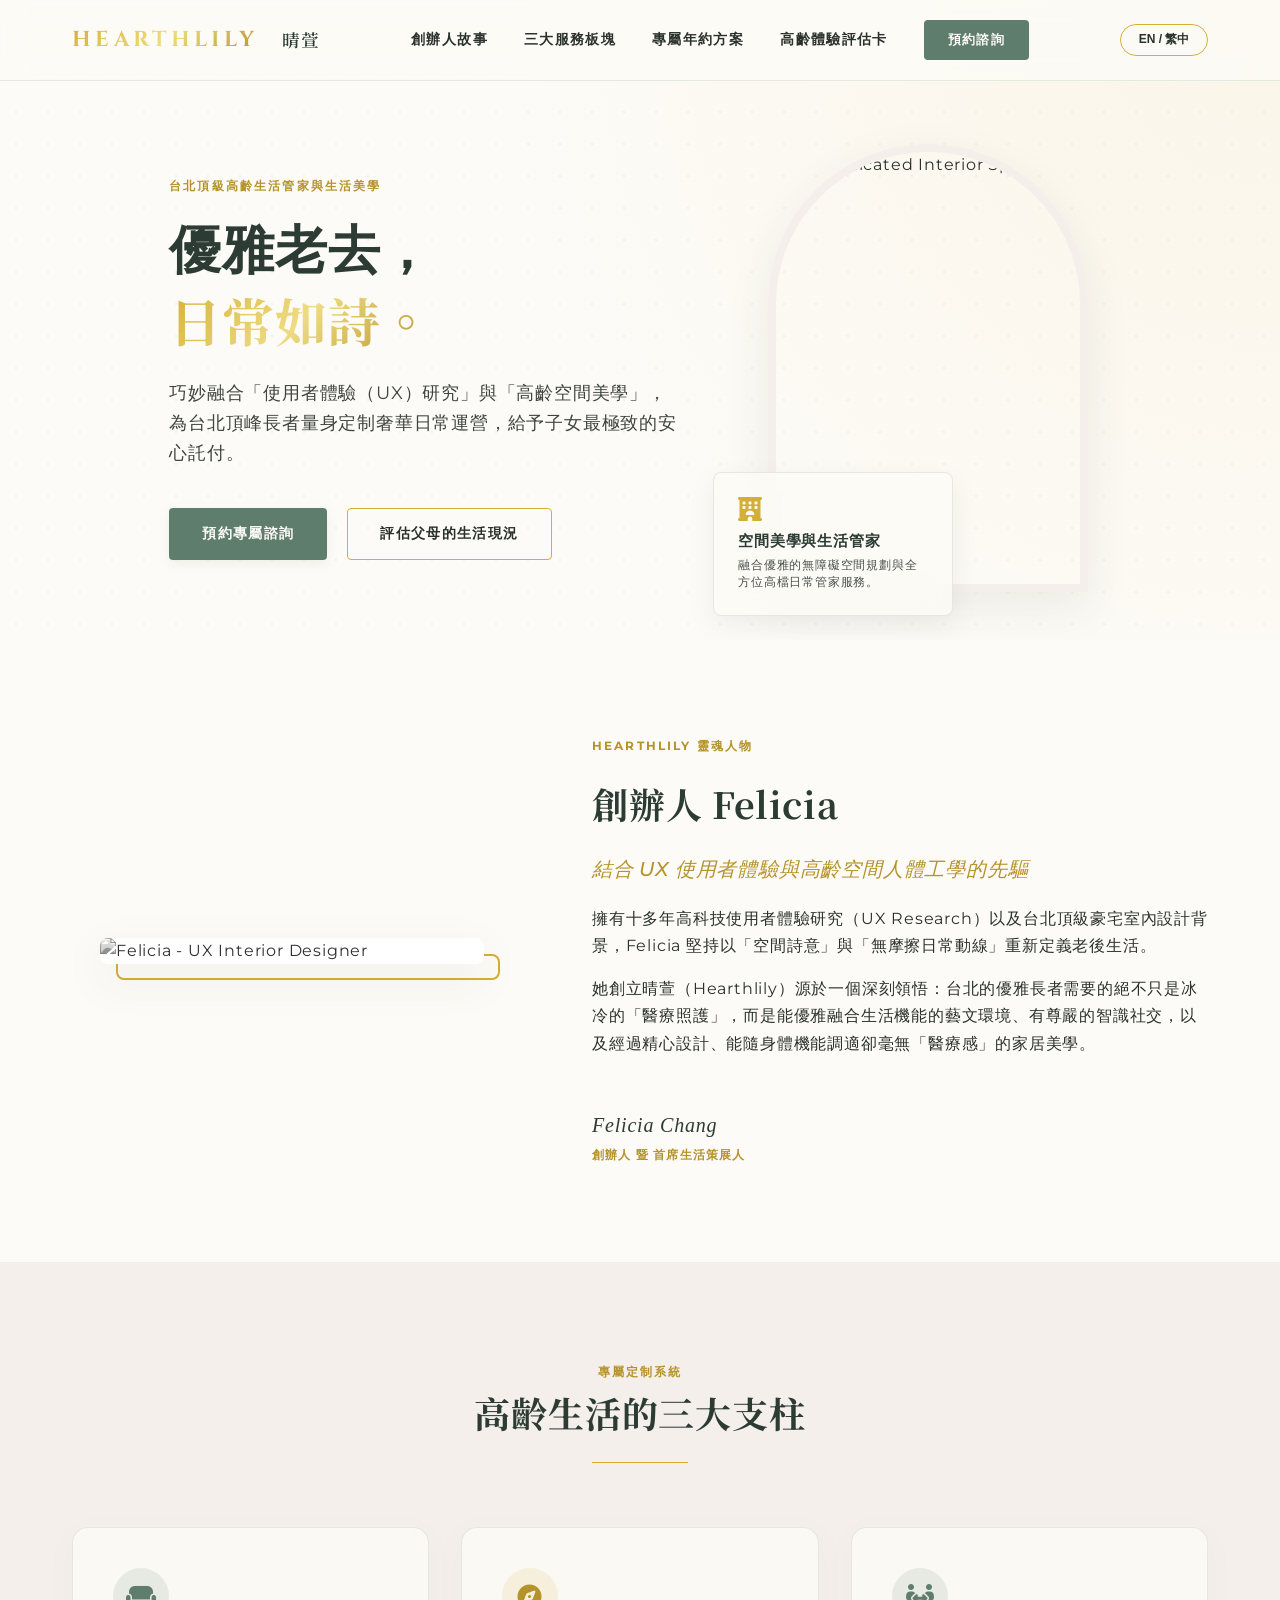
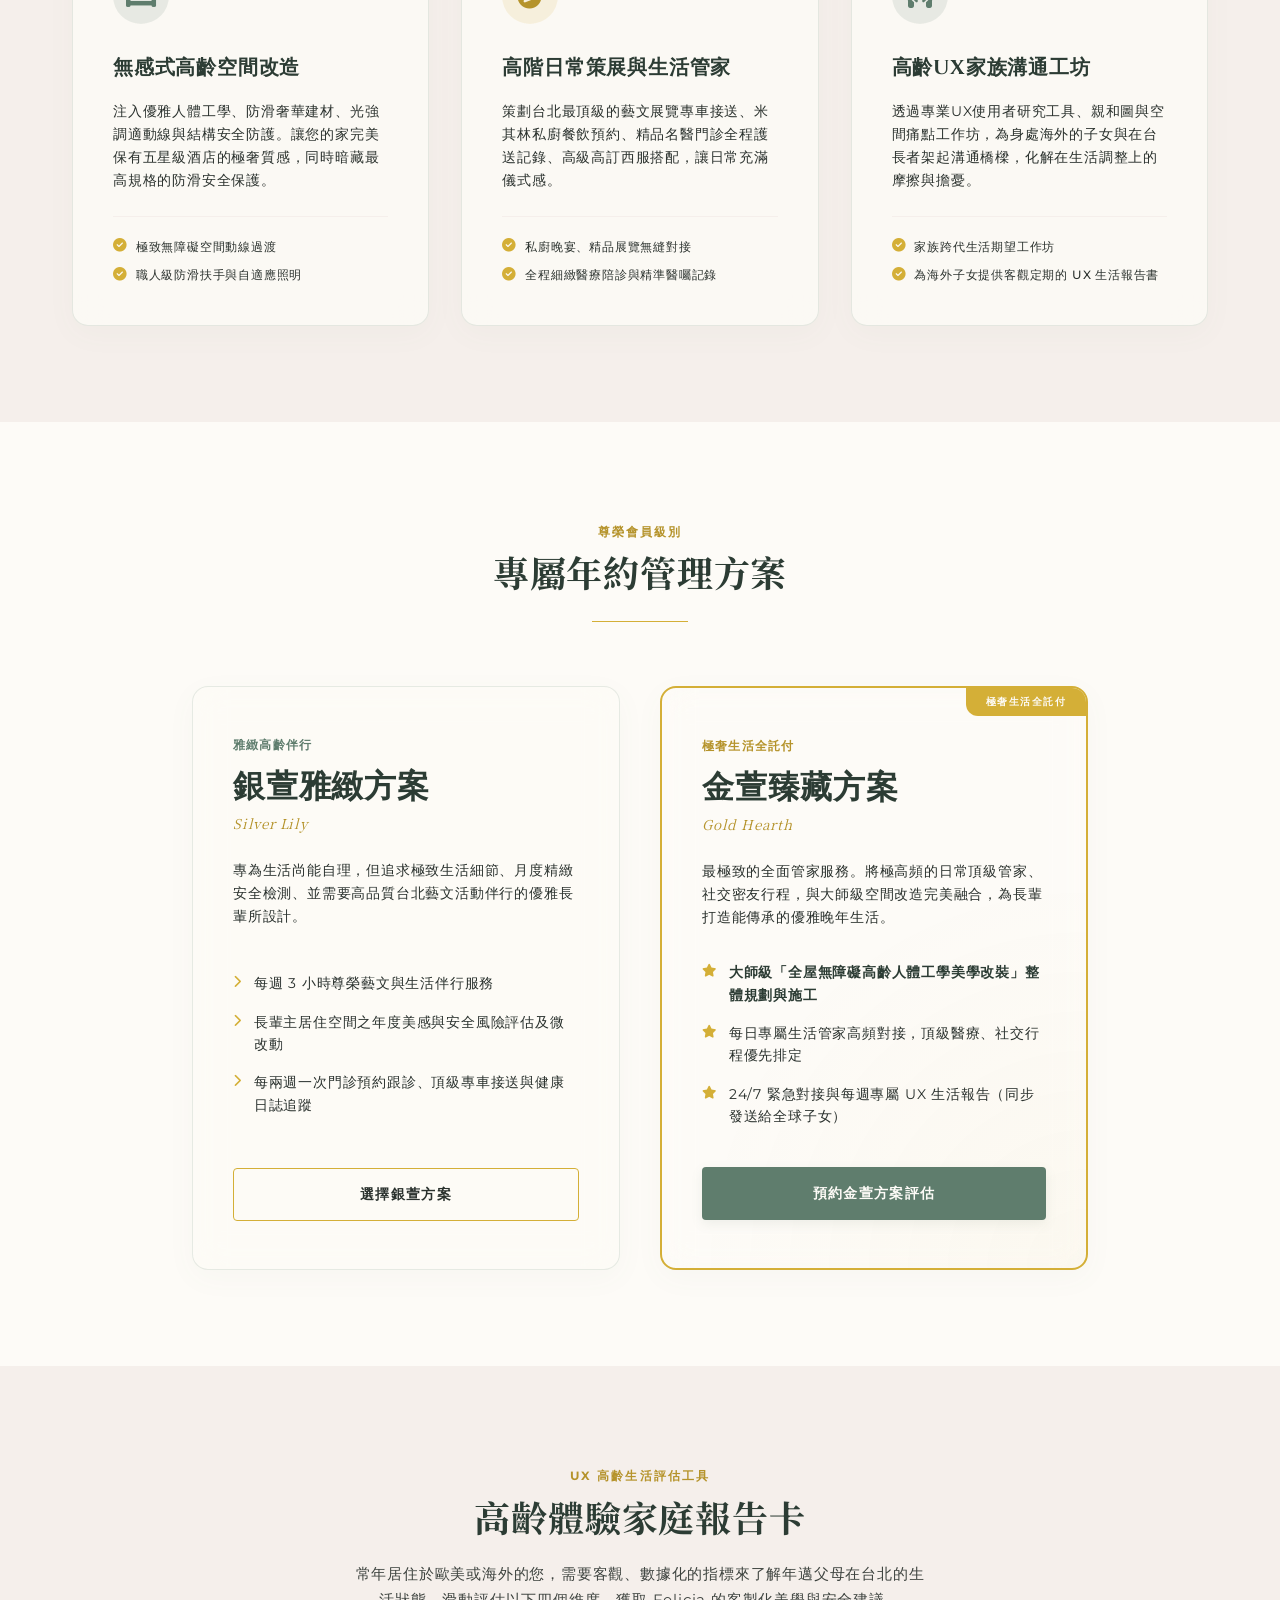
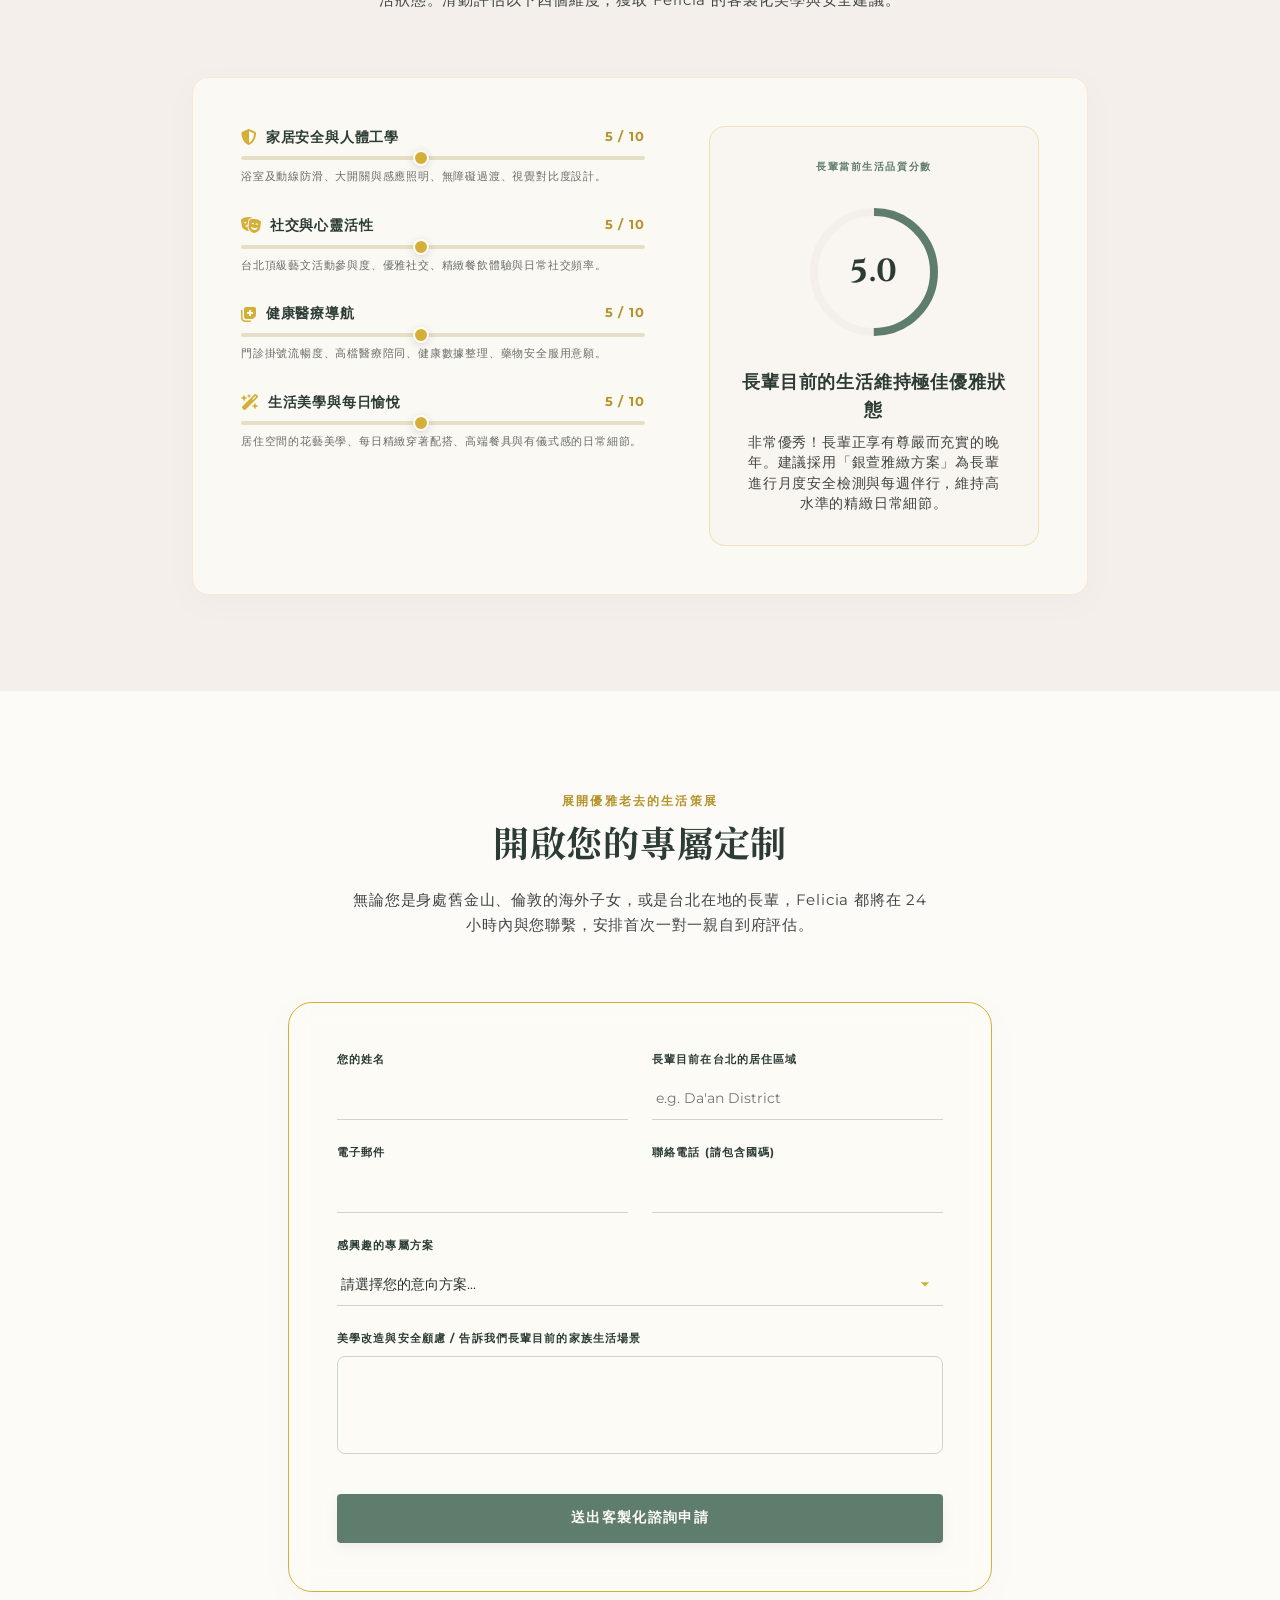
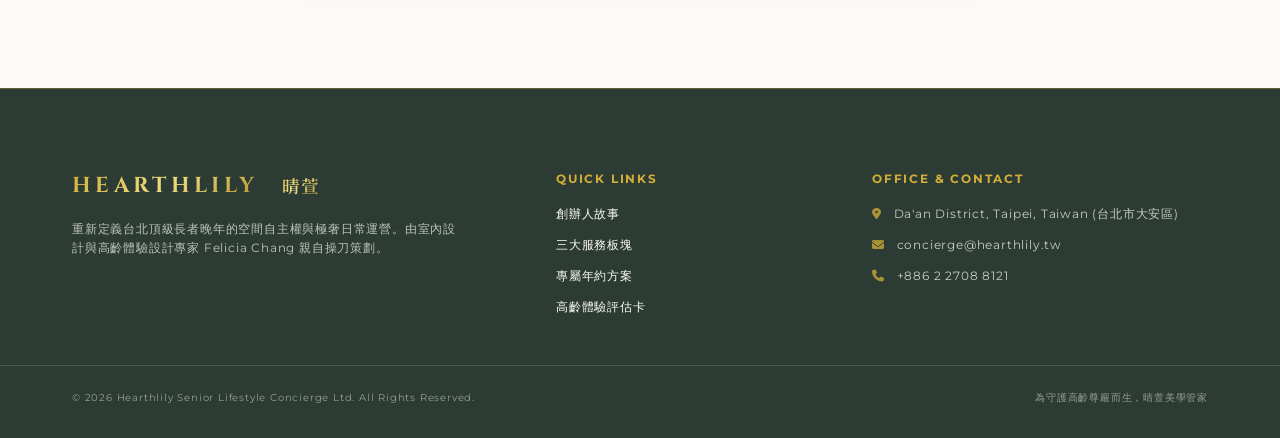
==== index.html @ 5615d270 "Create beautiful premium bilingual website (HTML, CSS, JS) based on Gemini report suggestion" ====
<!DOCTYPE html>
<html lang="zh-TW" class="scroll-smooth">
<head>
    <meta charset="UTF-8">
    <meta name="viewport" content="width=device-width, initial-scale=1.0">
    <title>Hearthlily | 晴萱 - Taipei's Premium Senior Lifestyle Concierge</title>
    <!-- Google Fonts -->
    <link rel="preconnect" href="https://fonts.googleapis.com">
    <link rel="preconnect" href="https://fonts.gstatic.com" crossorigin>
    <link href="https://fonts.googleapis.com/css2?family=Cinzel:wght@400;600;700&family=Montserrat:wght@300;400;500;600;700&family=Noto+Serif+TC:wght@300;400;600;700&display=swap" rel="stylesheet">
    <!-- Font Awesome Icons -->
    <link rel="stylesheet" href="https://cdnjs.cloudflare.com/ajax/libs/font-awesome/6.4.0/css/all.min.css">
    <!-- Custom Style Sheet -->
    <link rel="stylesheet" href="style.css">
</head>
<body>

    <!-- Premium Navigation Header -->
    <header class="site-header">
        <div class="header-container">
            <a href="#" class="brand-logo">
                <span class="brand-name cinzel-font">HEARTHLILY</span>
                <span class="brand-chinese Noto Serif TC">晴萱</span>
            </a>
            
            <!-- Desktop Navigation Links -->
            <nav class="desktop-nav">
                <a href="#story" class="nav-link" data-i18n="nav.story">Felicia's Story</a>
                <a href="#services" class="nav-link" data-i18n="nav.services">Services</a>
                <a href="#retainers" class="nav-link" data-i18n="nav.retainers">Retainers</a>
                <a href="#report-card" class="nav-link" data-i18n="nav.report">Report Card</a>
                <a href="#contact" class="nav-btn-inquire" data-i18n="nav.contact">Inquire</a>
            </nav>

            <!-- Language & Mobile Menu buttons -->
            <div class="header-actions">
                <button id="langToggle" class="lang-switcher-btn">
                    EN / 繁中
                </button>
                <button id="mobileMenuBtn" class="mobile-menu-trigger">
                    <i class="fa-solid fa-bars"></i>
                </button>
            </div>
        </div>

        <!-- Mobile Drawer Navigation -->
        <div id="mobileMenu" class="mobile-nav-drawer hidden">
            <a href="#story" class="nav-link-mobile" data-i18n="nav.story">Felicia's Story</a>
            <a href="#services" class="nav-link-mobile" data-i18n="nav.services">Services</a>
            <a href="#retainers" class="nav-link-mobile" data-i18n="nav.retainers">Retainers</a>
            <a href="#report-card" class="nav-link-mobile" data-i18n="nav.report">Report Card</a>
            <a href="#contact" class="btn-primary mobile-inquire-btn" data-i18n="nav.contact">Inquire</a>
        </div>
    </header>

    <!-- Hero Section -->
    <section class="hero-section">
        <div class="hero-radial-effect"></div>
        <div class="hero-container">
            <!-- Hero Content (Left) -->
            <div class="hero-text-content">
                <span class="gold-badge" data-i18n="hero.subtitle">TAIPEI'S PREMIER SENIOR CONCIERGE</span>
                <h1 class="hero-title">
                    <span class="hero-title-block cinzel-font" data-i18n="hero.title1">Dignified Living,</span>
                    <span class="hero-title-block italic serif-tc gold-text" data-i18n="hero.title2">Beautifully Curated.</span>
                </h1>
                <p class="hero-description" data-i18n="hero.desc">
                    Artfully blending user-experience research with senior-focused spatial aesthetics to orchestrate daily luxury and total peace of mind for Taipei's elite elders.
                </p>
                <div class="hero-cta-group">
                    <a href="#contact" class="btn-primary" data-i18n="hero.cta1">Schedule Consultation</a>
                    <a href="#report-card" class="btn-secondary" data-i18n="hero.cta2">Evaluate Parent's Setup</a>
                </div>
            </div>

            <!-- Hero Image Frame (Right) -->
            <div class="hero-graphics-content">
                <div class="hero-image-frame">
                    <img src="https://images.unsplash.com/photo-1513694203232-719a280e022f?auto=format&fit=crop&q=80&w=1200" alt="Sophisticated Interior Space" class="hero-image">
                </div>
                <!-- Glass Floating Badge -->
                <div class="glass-floating-badge animate-float">
                    <i class="fa-solid fa-hotel gold-icon"></i>
                    <h4 class="badge-title" data-i18n="hero.badge.title">Concierge & Design</h4>
                    <p class="badge-desc" data-i18n="hero.badge.desc">Fusing elegant spatial planning with bespoke day-to-day concierge services.</p>
                </div>
            </div>
        </div>
    </section>

    <!-- Felicia's Story Section -->
    <section id="story" class="story-section">
        <div class="story-container">
            <div class="story-grid">
                <!-- Portrait Image Frame -->
                <div class="story-image-column scroll-reveal">
                    <div class="story-image-wrapper">
                        <div class="story-offset-border"></div>
                        <div class="story-image-card">
                            <img src="https://images.unsplash.com/photo-1573496359142-b8d87734a5a2?auto=format&fit=crop&q=80&w=800" alt="Felicia - UX Interior Designer" class="story-portrait">
                        </div>
                    </div>
                </div>
                <!-- Bio Narrative -->
                <div class="story-text-column scroll-reveal">
                    <span class="gold-badge" data-i18n="story.meta">THE FACE OF HEARTHLILY</span>
                    <h2 class="section-heading cinzel-font" data-i18n="story.title">Meet Felicia | 晴萱靈魂人物</h2>
                    <h3 class="section-subheading" data-i18n="story.subtitle">Bridging User Experience Design and Senior Ergonomics</h3>
                    <div class="story-body-text">
                        <p data-i18n="story.p1">
                            With over a decade of experience across high-tech user-experience research and bespoke residential interior design in Taipei, Felicia views aging through a lens of spatial poetry and frictionless daily flow. 
                        </p>
                        <p data-i18n="story.p2">
                            She founded Hearthlily out of a realization: Taipei's elegant seniors deserve more than medicalized care—they deserve beautiful environments, intellectually rich outings, and spaces designed meticulously to adapt gracefully to physical evolution without ever looking clinical.
                        </p>
                    </div>
                    <div class="signature-block">
                        <span class="signature-name">Felicia Chang</span>
                        <span class="signature-title" data-i18n="story.role">FOUNDER & CHIEF LIFE CURATOR</span>
                    </div>
                </div>
            </div>
        </div>
    </section>

    <!-- Services Section -->
    <section id="services" class="services-section">
        <div class="services-container">
            <div class="section-center-header scroll-reveal">
                <span class="gold-badge" data-i18n="services.meta">BESPOKE SYSTEM</span>
                <h2 class="section-heading cinzel-font" data-i18n="services.title">The Pillars of Curation</h2>
                <div class="header-divider"></div>
            </div>

            <!-- Service Pillars Grid -->
            <div class="services-grid">
                <!-- Pillar 1 -->
                <div class="service-card glass-card scroll-reveal">
                    <div class="card-inner">
                        <div class="service-icon-box">
                            <i class="fa-solid fa-couch"></i>
                        </div>
                        <h3 class="service-title cinzel-font" data-i18n="services.s1.title">Aesthetic Retrofits</h3>
                        <p class="service-desc" data-i18n="services.s1.desc">
                            Transforming spaces with elegant ergonomics, non-slip luxury textures, customized lighting patterns, and structural safety modifications that look exactly like five-star hotels.
                        </p>
                    </div>
                    <ul class="service-bullets">
                        <li><i class="fa-solid fa-circle-check"></i><span data-i18n="services.s1.item1">Zero-barrier luxury transitions</span></li>
                        <li><i class="fa-solid fa-circle-check"></i><span data-i18n="services.s1.item2">Artisan handrails & lighting design</span></li>
                    </ul>
                </div>

                <!-- Pillar 2 -->
                <div class="service-card glass-card scroll-reveal">
                    <div class="card-inner">
                        <div class="service-icon-box gold-icon-theme">
                            <i class="fa-solid fa-compass"></i>
                        </div>
                        <h3 class="service-title cinzel-font" data-i18n="services.s2.title">Lifestyle Curation</h3>
                        <p class="service-desc" data-i18n="services.s2.desc">
                            Curating access to premium art exhibits, gourmet dining experiences, boutique doctor appointment accompaniment, high-end tailors, and intellectual events across Taipei.
                        </p>
                    </div>
                    <ul class="service-bullets">
                        <li><i class="fa-solid fa-circle-check"></i><span data-i18n="services.s2.item1">Exhibition & fine-dining logistics</span></li>
                        <li><i class="fa-solid fa-circle-check"></i><span data-i18n="services.s2.item2">Meticulous medical escort & tracking</span></li>
                    </ul>
                </div>

                <!-- Pillar 3 -->
                <div class="service-card glass-card scroll-reveal">
                    <div class="card-inner">
                        <div class="service-icon-box">
                            <i class="fa-solid fa-people-arrows"></i>
                        </div>
                        <h3 class="service-title cinzel-font" data-i18n="services.s3.title">UX Family Communication</h3>
                        <p class="service-desc" data-i18n="services.s3.desc">
                            Deploying formal user research, affinity mapping, and spatial workshops to bridge design desires, physical vulnerabilities, and goals between parents and their global children.
                        </p>
                    </div>
                    <ul class="service-bullets">
                        <li><i class="fa-solid fa-circle-check"></i><span data-i18n="services.s3.item1">Family alignment workshops</span></li>
                        <li><i class="fa-solid fa-circle-check"></i><span data-i18n="services.s3.item2">Structured reports for children abroad</span></li>
                    </ul>
                </div>
            </div>
        </div>
    </section>

    <!-- Retainer Packages Section -->
    <section id="retainers" class="retainers-section">
        <div class="retainers-container">
            <div class="section-center-header scroll-reveal">
                <span class="gold-badge" data-i18n="retainer.meta">MEMBERSHIP LEVELS</span>
                <h2 class="section-heading cinzel-font" data-i18n="retainer.title">Bespoke Retainer Models</h2>
                <div class="header-divider"></div>
            </div>

            <!-- Two Tier Display Grid -->
            <div class="retainers-grid">
                
                <!-- Silver Lily Plan -->
                <div class="retainer-card glass-card scroll-reveal">
                    <div class="retainer-card-header">
                        <span class="retainer-badge" data-i18n="retainer.silver.badge">ELEGANT CONCIERGE</span>
                        <h3 class="retainer-title cinzel-font" data-i18n="retainer.silver.title">Silver Lily</h3>
                        <div class="retainer-chinese-sub" data-i18n="retainer.silver.subtitle">雅致日常管理</div>
                        <p class="retainer-desc" data-i18n="retainer.silver.desc">Designed for active seniors who appreciate fine logistics coordination, monthly luxury safety inspections, and a consistent partner for elite Taipei events.</p>
                    </div>
                    <ul class="retainer-bullets">
                        <li><i class="fa-solid fa-chevron-right"></i><span data-i18n="retainer.silver.feature1">Weekly elegant companion excursions (3 hours/week)</span></li>
                        <li><i class="fa-solid fa-chevron-right"></i><span data-i18n="retainer.silver.feature2">Primary home interior physical safety audit & simple optimization</span></li>
                        <li><i class="fa-solid fa-chevron-right"></i><span data-i18n="retainer.silver.feature3">Bi-weekly curated medical/health coordination & transport mapping</span></li>
                    </ul>
                    <a href="#contact" class="btn-secondary retainer-cta-btn" data-i18n="retainer.silver.cta">Select Silver Lily</a>
                </div>

                <!-- Gold Hearth Plan -->
                <div class="retainer-card glass-card gold-featured scroll-reveal">
                    <div class="featured-ribbon" data-i18n="retainer.gold.badge">SIGNATURE ULTRA</div>
                    <div class="retainer-card-header">
                        <span class="retainer-badge gold-badge-color" data-i18n="retainer.gold.badge">SIGNATURE ULTRA</span>
                        <h3 class="retainer-title cinzel-font" data-i18n="retainer.gold.title">Gold Hearth</h3>
                        <div class="retainer-chinese-sub" data-i18n="retainer.gold.subtitle">金萱至尊管家與美學</div>
                        <p class="retainer-desc" data-i18n="retainer.gold.desc">The ultimate comprehensive care model, pairing high-touch daily lifestyle management with deep aesthetic and structural interior upgrades for senior longevity.</p>
                    </div>
                    <ul class="retainer-bullets">
                        <li><i class="fa-solid fa-star"></i><strong data-i18n="retainer.gold.feature1">Full master-level senior ergonomics interior layout overhaul</strong></li>
                        <li><i class="fa-solid fa-star"></i><span data-i18n="retainer.gold.feature2">Daily curated lifestyle concierge services with priority booking</span></li>
                        <li><i class="fa-solid fa-star"></i><span data-i18n="retainer.gold.feature3">24/7 dedicated liaison and weekly UX reports shared with children globally</span></li>
                    </ul>
                    <a href="#contact" class="btn-primary retainer-cta-btn" data-i18n="retainer.gold.cta">Inquire Gold Hearth</a>
                </div>

            </div>
        </div>
    </section>

    <!-- Interactive UX Family Report Card Section -->
    <section id="report-card" class="report-section">
        <div class="report-container">
            <div class="section-center-header scroll-reveal">
                <span class="gold-badge" data-i18n="report.meta">UX ASSESSMENT TOOL</span>
                <h2 class="section-heading cinzel-font" data-i18n="report.title">UX Family Report Card</h2>
                <p class="section-header-desc" data-i18n="report.desc">
                    Often living far from Taipei, children need objective, metrics-driven clarity regarding how gracefully, safely, and beautifully their parents are living. Rate the 4 dimensions below to receive Felicia's custom design outlook.
                </p>
            </div>

            <!-- The Assessment Card container -->
            <div class="assessment-dashboard glass-card scroll-reveal">
                <div class="dashboard-grid">
                    
                    <!-- Left Side: Sliders Controls -->
                    <div class="sliders-column">
                        <!-- Dimension 1: Home Safety -->
                        <div class="slider-group">
                            <div class="slider-label-row">
                                <label for="safety" class="slider-label">
                                    <i class="fa-solid fa-shield-halved"></i>
                                    <span data-i18n="report.dim1">Home Safety & Ergonomics</span>
                                </label>
                                <span id="safetyVal" class="slider-value">5 / 10</span>
                            </div>
                            <input type="range" id="safety" min="1" max="10" value="5" class="premium-slider">
                            <span class="slider-hint" data-i18n="report.dim1.hint">Non-slip details, walk-in shower retrofits, visual clarity layouts.</span>
                        </div>

                        <!-- Dimension 2: Social & Spirit -->
                        <div class="slider-group">
                            <div class="slider-label-row">
                                <label for="social" class="slider-label">
                                    <i class="fa-solid fa-masks-theater"></i>
                                    <span data-i18n="report.dim2">Social Engagement & Arts</span>
                                </label>
                                <span id="socialVal" class="slider-value">5 / 10</span>
                            </div>
                            <input type="range" id="social" min="1" max="10" value="5" class="premium-slider">
                            <span class="slider-hint" data-i18n="report.dim2.hint">Exposure to Taipei cultural events, premium intellectual stimulation, fine dining.</span>
                        </div>

                        <!-- Dimension 3: Health Navigation -->
                        <div class="slider-group">
                            <div class="slider-label-row">
                                <label for="health" class="slider-label">
                                    <i class="fa-solid fa-notes-medical"></i>
                                    <span data-i18n="report.dim3">Healthcare Navigation</span>
                                </label>
                                <span id="healthVal" class="slider-value">5 / 10</span>
                            </div>
                            <input type="range" id="health" min="1" max="10" value="5" class="premium-slider">
                            <span class="slider-hint" data-i18n="report.dim3.hint">Seamless booking, dignified VIP medical escorting, metric coordination.</span>
                        </div>

                        <!-- Dimension 4: Everyday Delight -->
                        <div class="slider-group">
                            <div class="slider-label-row">
                                <label for="delight" class="slider-label">
                                    <i class="fa-solid fa-wand-magic-sparkles"></i>
                                    <span data-i18n="report.dim4">Aesthetics & Everyday Delight</span>
                                </label>
                                <span id="delightVal" class="slider-value">5 / 10</span>
                            </div>
                            <input type="range" id="delight" min="1" max="10" value="5" class="premium-slider">
                            <span class="slider-hint" data-i18n="report.dim4.hint">Fresh custom floral schemes, beautiful daily coordination, styling & luxury routine.</span>
                        </div>
                    </div>

                    <!-- Right Side: Interactive Diagnostic Results -->
                    <div class="diagnostic-column">
                        <span class="diagnostic-meta" data-i18n="report.output.title">CURRENT LIFE SCORE</span>
                        
                        <!-- Visual Circle Meter -->
                        <div class="circle-meter">
                            <svg viewBox="0 0 144 144" class="progress-svg">
                                <circle cx="72" cy="72" r="60" stroke="#f1ece5" stroke-width="8" fill="transparent" class="bg-circle" />
                                <circle id="scoreProgress" cx="72" cy="72" r="60" stroke="#5F7D6D" stroke-width="8" fill="transparent" stroke-dasharray="376.8" stroke-dashoffset="188.4" class="active-circle" />
                            </svg>
                            <span id="scoreText" class="circle-score-text cinzel-font">5.0</span>
                        </div>

                        <!-- Dynamic Recommendation output -->
                        <div class="insight-box">
                            <h4 id="outputHeading" class="insight-heading" data-i18n="report.output.heading">Initial Diagnostic Analysis</h4>
                            <p id="outputDesc" class="insight-desc" data-i18n="report.output.desc">
                                Adjust the four core dimension sliders on the left. Our system evaluates the risk ratios of aesthetic neglect versus functional safety.
                            </p>
                        </div>
                    </div>

                </div>
            </div>
        </div>
    </section>

    <!-- Inquire Booking Form Section -->
    <section id="contact" class="contact-section">
        <div class="contact-container scroll-reveal">
            <div class="section-center-header">
                <span class="gold-badge" data-i18n="contact.meta">INITIATE AN ESCORTED LIFE</span>
                <h2 class="section-heading cinzel-font" data-i18n="contact.title">Begin the Curation</h2>
                <p class="section-header-desc" data-i18n="contact.subtitle">
                    Whether you are an adult child located in San Francisco or London, or based here in Taipei, Felicia will reach out within 24 hours to coordinate an exclusive assessment.
                </p>
            </div>

            <!-- Luxurious Form Card -->
            <form id="inquiryForm" class="contact-form glass-card">
                <div class="form-row-2">
                    <div class="form-group">
                        <label class="form-label" data-i18n="form.name">Your Full Name</label>
                        <input type="text" name="name" required class="form-input">
                    </div>
                    <div class="form-group">
                        <label class="form-label" data-i18n="form.parentName">Parent's Location (Within Taipei)</label>
                        <input type="text" name="parentName" required placeholder="e.g. Da'an District" class="form-input">
                    </div>
                </div>

                <div class="form-row-2">
                    <div class="form-group">
                        <label class="form-label" data-i18n="form.email">Email Address</label>
                        <input type="email" name="email" required class="form-input">
                    </div>
                    <div class="form-group">
                        <label class="form-label" data-i18n="form.phone">Phone Number (Include International Code)</label>
                        <input type="text" name="phone" required class="form-input">
                    </div>
                </div>

                <div class="form-group">
                    <label class="form-label" data-i18n="form.retainerType">Interested Retainer Level</label>
                    <select name="retainerType" class="form-select">
                        <option value="none" data-i18n="form.option.placeholder">Select your preferred package...</option>
                        <option value="silver" data-i18n="form.option.silver">Silver Lily Retainer (每月雅緻生活策展)</option>
                        <option value="gold" data-i18n="form.option.gold">Gold Hearth Retainer (頂級金萱全面託付)</option>
                        <option value="unregistered" data-i18n="form.option.notSure">Not sure yet (目前尚未決定，需初步評估)</option>
                    </select>
                </div>

                <div class="form-group">
                    <label class="form-label" data-i18n="form.notes">Aesthetic & Safety Concerns / Tell us about your family scenario</label>
                    <textarea name="notes" rows="4" class="form-textarea"></textarea>
                </div>

                <div class="form-submit-container">
                    <button type="submit" class="btn-primary form-submit-btn" data-i18n="form.submit">Submit Curated Inquiry</button>
                </div>
            </form>
        </div>
    </section>

    <!-- Global Footer -->
    <footer class="global-footer">
        <div class="footer-container">
            <!-- Branding Block -->
            <div class="footer-brand-block">
                <a href="#" class="brand-logo">
                    <span class="brand-name cinzel-font gold-text">HEARTHLILY</span>
                    <span class="brand-chinese gold-text Noto Serif TC">晴萱</span>
                </a>
                <p class="footer-brand-desc" data-i18n="footer.desc">
                    Re-imagining spatial agency and upscale lifestyle operations for Taipei's elite elder generation. Designed and personally curated by interior designer & senior UX specialist Felicia Chang.
                </p>
            </div>

            <!-- Links Block -->
            <div class="footer-links-block">
                <h4 class="footer-block-title">Quick Links</h4>
                <div class="footer-links-list">
                    <a href="#story" data-i18n="nav.story">Felicia's Story</a>
                    <a href="#services" data-i18n="nav.services">Services</a>
                    <a href="#retainers" data-i18n="nav.retainers">Retainers</a>
                    <a href="#report-card" data-i18n="nav.report">Report Card</a>
                </div>
            </div>

            <!-- Address Block -->
            <div class="footer-contact-block">
                <h4 class="footer-block-title">Office & Contact</h4>
                <div class="footer-contact-details">
                    <p><i class="fa-solid fa-location-dot"></i> Da'an District, Taipei, Taiwan (台北市大安區)</p>
                    <p><i class="fa-solid fa-envelope"></i> concierge@hearthlily.tw</p>
                    <p><i class="fa-solid fa-phone"></i> +886 2 2708 8121</p>
                </div>
            </div>
        </div>

        <!-- Copyright Block -->
        <div class="footer-copyright-row">
            <div class="copyright-container">
                <p>&copy; 2026 Hearthlily Senior Lifestyle Concierge Ltd. All Rights Reserved.</p>
                <p data-i18n="footer.credits">Designed with Care for Elder Dignity</p>
            </div>
        </div>
    </footer>

    <!-- Main JavaScript Application File -->
    <script src="app.js"></script>
</body>
</html>
---- style.css ----
/* Custom Color Palette & CSS Variables */
:root {
  --color-cream: #FDFBF7;
  --color-cream-dark: #F5EFEB;
  --color-sage: #5F7D6D;
  --color-sage-dark: #2C3C34;
  --color-sage-light: rgba(95, 125, 109, 0.12);
  --color-gold: #D4AF37;
  --color-gold-dark: #B5932B;
  --color-gold-light: rgba(212, 175, 55, 0.12);
  --color-charcoal: #2A312D;
  --glass-bg: rgba(253, 251, 247, 0.78);
  --glass-border: rgba(95, 125, 109, 0.15);
  --shadow-subtle: 0 8px 30px rgba(95, 125, 109, 0.04);
  --shadow-premium: 0 15px 45px rgba(44, 60, 52, 0.08);
}

/* Reset and Global Styles */
* {
  box-sizing: border-box;
  margin: 0;
  padding: 0;
}

html {
  scroll-behavior: smooth;
}

body {
  font-family: 'Montserrat', sans-serif;
  background-color: var(--color-cream);
  color: var(--color-charcoal);
  overflow-x: hidden;
  -webkit-font-smoothing: antialiased;
  line-height: 1.6;
}

/* Typography & Custom Font Classes */
.cinzel-font {
  font-family: 'Cinzel', serif;
}

.serif-tc {
  font-family: 'Noto Serif TC', serif;
}

.gold-text {
  color: var(--color-gold);
  background: linear-gradient(135deg, #D4AF37, #EEDC82, #B5932B);
  -webkit-background-clip: text;
  -webkit-text-fill-color: transparent;
}

.gold-badge {
  color: var(--color-gold-dark);
  font-size: 0.75rem;
  font-weight: 700;
  letter-spacing: 0.18em;
  display: inline-block;
  text-transform: uppercase;
}

/* Button Systems */
.btn-primary {
  background-color: var(--color-sage);
  color: var(--color-cream);
  padding: 0.9rem 2rem;
  border: 1px solid transparent;
  font-size: 0.85rem;
  font-weight: 600;
  letter-spacing: 0.1em;
  text-transform: uppercase;
  border-radius: 4px;
  cursor: pointer;
  display: inline-block;
  text-decoration: none;
  transition: all 0.4s cubic-bezier(0.16, 1, 0.3, 1);
  box-shadow: 0 4px 12px rgba(95, 125, 109, 0.1);
}

.btn-primary:hover {
  background-color: transparent;
  color: var(--color-sage-dark);
  border-color: var(--color-sage);
  box-shadow: var(--shadow-premium);
  transform: translateY(-2px);
}

.btn-secondary {
  background-color: transparent;
  color: var(--color-charcoal);
  padding: 0.9rem 2rem;
  border: 1px solid var(--color-gold);
  font-size: 0.85rem;
  font-weight: 600;
  letter-spacing: 0.1em;
  text-transform: uppercase;
  border-radius: 4px;
  cursor: pointer;
  display: inline-block;
  text-decoration: none;
  transition: all 0.4s cubic-bezier(0.16, 1, 0.3, 1);
}

.btn-secondary:hover {
  background-color: var(--color-gold);
  color: var(--color-cream);
  box-shadow: 0 10px 20px rgba(212, 175, 55, 0.15);
  transform: translateY(-2px);
}

/* Header & Navigation */
.site-header {
  position: fixed;
  top: 0;
  left: 0;
  width: 100%;
  z-index: 100;
  background: var(--glass-bg);
  backdrop-filter: blur(12px);
  -webkit-backdrop-filter: blur(12px);
  border-bottom: 1px solid var(--glass-border);
  transition: all 0.3s ease;
}

.header-container {
  max-width: 1200px;
  margin: 0 auto;
  padding: 1.25rem 2rem;
  display: flex;
  justify-content: space-between;
  align-items: center;
  transition: padding 0.3s ease;
}

.site-header.shadow-md .header-container {
  padding: 0.8rem 2rem;
}

.brand-logo {
  display: flex;
  align-items: center;
  gap: 0.75rem;
  text-decoration: none;
}

.brand-name {
  font-size: 1.35rem;
  font-weight: 700;
  letter-spacing: 0.2em;
  color: var(--color-gold);
  background: linear-gradient(135deg, #D4AF37, #EEDC82, #B5932B);
  -webkit-background-clip: text;
  -webkit-text-fill-color: transparent;
}

.brand-chinese {
  font-size: 1.1rem;
  border-l: 1px solid var(--color-sage);
  padding-left: 0.75rem;
  color: var(--color-sage-dark);
  font-weight: 600;
  font-family: 'Noto Serif TC', serif;
}

.desktop-nav {
  display: flex;
  align-items: center;
  gap: 2.25rem;
}

.nav-link {
  color: var(--color-charcoal);
  text-decoration: none;
  font-size: 0.85rem;
  font-weight: 600;
  letter-spacing: 0.1em;
  text-transform: uppercase;
  position: relative;
  transition: color 0.3s ease;
}

.nav-link::after {
  content: '';
  position: absolute;
  width: 0;
  height: 1px;
  bottom: -4px;
  left: 0;
  background-color: var(--color-gold);
  transition: width 0.3s ease;
}

.nav-link:hover {
  color: var(--color-gold-dark);
}

.nav-link:hover::after {
  width: 100%;
}

.nav-btn-inquire {
  background-color: var(--color-sage);
  color: var(--color-cream);
  padding: 0.6rem 1.5rem;
  border-radius: 4px;
  text-decoration: none;
  font-size: 0.8rem;
  font-weight: 600;
  letter-spacing: 0.1em;
  text-transform: uppercase;
  transition: all 0.3s ease;
}

.nav-btn-inquire:hover {
  background-color: var(--color-sage-dark);
  box-shadow: 0 4px 12px rgba(95, 125, 109, 0.2);
}

.header-actions {
  display: flex;
  align-items: center;
  gap: 1.25rem;
}

.lang-switcher-btn {
  background: transparent;
  border: 1px solid var(--color-gold);
  color: var(--color-charcoal);
  padding: 0.4rem 1.1rem;
  border-radius: 20px;
  font-size: 0.75rem;
  font-weight: 600;
  cursor: pointer;
  transition: all 0.3s ease;
}

.lang-switcher-btn:hover {
  background-color: var(--color-gold);
  color: #FFFFFF;
}

.mobile-menu-trigger {
  display: none;
  background: none;
  border: none;
  color: var(--color-sage-dark);
  font-size: 1.5rem;
  cursor: pointer;
}

/* Mobile Drawer Navigation */
.mobile-nav-drawer {
  display: none;
  flex-direction: column;
  align-items: center;
  gap: 1.25rem;
  padding: 1.5rem;
  background: rgba(253, 251, 247, 0.97);
  border-bottom: 2px solid var(--color-gold-light);
  backdrop-filter: blur(20px);
  -webkit-backdrop-filter: blur(20px);
}

.nav-link-mobile {
  color: var(--color-charcoal);
  text-decoration: none;
  font-size: 0.95rem;
  font-weight: 600;
  letter-spacing: 0.05em;
  padding: 0.5rem 0;
  width: 100%;
  text-align: center;
}

.mobile-inquire-btn {
  width: 80%;
  text-align: center;
}

/* Hero Section */
.hero-section {
  position: relative;
  min-h: 100vh;
  display: flex;
  align-items: center;
  padding-top: 6rem;
  background-color: var(--color-cream);
  background-image: radial-gradient(var(--color-cream-dark) 1px, transparent 1px);
  background-size: 32px 32px;
  overflow: hidden;
}

.hero-radial-effect {
  position: absolute;
  inset: 0;
  background: radial-gradient(circle at top right, rgba(212, 175, 55, 0.08), transparent 55%);
}

.hero-container {
  max-width: 1200px;
  margin: 0 auto;
  padding: 3rem 2rem;
  display: grid;
  grid-template-columns: 7fr 5fr;
  gap: 4rem;
  align-items: center;
  position: relative;
  z-index: 10;
}

.hero-text-content {
  display: flex;
  flex-direction: column;
  align-items: flex-start;
  gap: 1.5rem;
}

.hero-title {
  font-size: 3.25rem;
  color: var(--color-sage-dark);
  line-height: 1.15;
}

.hero-title-block {
  display: block;
}

.hero-description {
  font-size: 1.1rem;
  color: var(--color-charcoal);
  opacity: 0.9;
  max-width: 32rem;
  line-height: 1.7;
}

.hero-cta-group {
  display: flex;
  gap: 1.25rem;
  margin-top: 1rem;
}

.hero-graphics-content {
  position: relative;
  display: flex;
  justify-content: center;
}

.hero-image-frame {
  width: 20rem;
  height: 28rem;
  border-radius: 10rem 10rem 0 0;
  border: 8px solid var(--color-cream-dark);
  overflow: hidden;
  box-shadow: var(--shadow-premium);
}

.hero-image {
  width: 100%;
  height: 100%;
  object-fit: cover;
}

/* Glass Floating Badge */
.glass-floating-badge {
  position: absolute;
  bottom: -1.5rem;
  left: -2rem;
  background: var(--glass-bg);
  backdrop-filter: blur(16px);
  -webkit-backdrop-filter: blur(16px);
  border: 1px solid var(--glass-border);
  padding: 1.5rem;
  max-width: 15rem;
  border-radius: 8px;
  box-shadow: 0 10px 30px rgba(0,0,0,0.06);
}

.gold-icon {
  color: var(--color-gold);
  font-size: 1.5rem;
  margin-bottom: 0.5rem;
  display: block;
}

.badge-title {
  font-weight: 700;
  color: var(--color-sage-dark);
  font-size: 0.95rem;
  margin-bottom: 0.25rem;
}

.badge-desc {
  font-size: 0.75rem;
  color: var(--color-charcoal);
  opacity: 0.85;
  line-height: 1.4;
}

/* Felicia's Story Section */
.story-section {
  padding: 6rem 0;
  background: var(--color-cream);
  position: relative;
}

.story-container {
  max-width: 1200px;
  margin: 0 auto;
  padding: 0 2rem;
}

.story-grid {
  display: grid;
  grid-template-columns: 5fr 7fr;
  gap: 5rem;
  align-items: center;
}

.story-image-column {
  display: flex;
  justify-content: center;
}

.story-image-wrapper {
  position: relative;
  width: 100%;
  max-width: 24rem;
}

.story-offset-border {
  position: absolute;
  inset: 0;
  border: 2px solid var(--color-gold);
  transform: translate(1rem, 1rem);
  border-radius: 8px;
}

.story-image-card {
  position: relative;
  border-radius: 8px;
  overflow: hidden;
  box-shadow: var(--shadow-premium);
  background: #FFFFFF;
}

.story-portrait {
  width: 100%;
  height: 28rem;
  object-fit: cover;
  filter: grayscale(100%);
  transition: filter 0.6s ease;
}

.story-portrait:hover {
  filter: grayscale(0%);
}

.story-text-column {
  display: flex;
  flex-direction: column;
  gap: 1.25rem;
}

.section-heading {
  font-size: 2.25rem;
  font-weight: 700;
  color: var(--color-sage-dark);
}

.section-subheading {
  font-size: 1.25rem;
  color: var(--color-gold-dark);
  font-style: italic;
  font-weight: 500;
}

.story-body-text p {
  margin-bottom: 1rem;
  color: var(--color-charcoal);
  font-size: 1rem;
  line-height: 1.7;
}

.signature-block {
  margin-top: 1rem;
}

.signature-name {
  font-family: 'Playfair Display', serif;
  font-style: italic;
  font-size: 1.25rem;
  color: var(--color-sage-dark);
  display: block;
}

.signature-title {
  font-size: 0.75rem;
  letter-spacing: 0.1em;
  color: var(--color-gold-dark);
  font-weight: 600;
  text-transform: uppercase;
}

/* Services Section */
.services-section {
  padding: 6rem 0;
  background: var(--color-cream-dark);
}

.services-container {
  max-width: 1200px;
  margin: 0 auto;
  padding: 0 2rem;
}

.section-center-header {
  text-align: center;
  max-width: 36rem;
  margin: 0 auto 4rem auto;
}

.header-divider {
  width: 6rem;
  height: 1px;
  background: var(--color-gold);
  margin: 1.25rem auto 0 auto;
}

.services-grid {
  display: grid;
  grid-template-columns: repeat(3, 1fr);
  gap: 2rem;
}

.glass-card {
  background: var(--glass-bg);
  backdrop-filter: blur(16px);
  -webkit-backdrop-filter: blur(16px);
  border: 1px solid var(--glass-border);
  box-shadow: var(--shadow-subtle);
  border-radius: 1rem;
  transition: all 0.4s cubic-bezier(0.16, 1, 0.3, 1);
}

.service-card {
  padding: 2.5rem;
  display: flex;
  flex-direction: column;
  justify-content: space-between;
}

.service-card:hover {
  transform: translateY(-8px);
  box-shadow: var(--shadow-premium);
  border-color: rgba(95, 125, 109, 0.25);
}

.service-icon-box {
  width: 3.5rem;
  height: 3.5rem;
  background: var(--color-sage-light);
  color: var(--color-sage);
  border-radius: 50%;
  display: flex;
  align-items: center;
  justify-content: center;
  font-size: 1.5rem;
  margin-bottom: 1.75rem;
  transition: all 0.4s ease;
}

.gold-icon-theme {
  background: var(--color-gold-light);
  color: var(--color-gold-dark);
}

.service-card:hover .service-icon-box {
  background: var(--color-sage);
  color: var(--color-cream);
}

.service-card:hover .gold-icon-theme {
  background: var(--color-gold);
  color: var(--color-cream);
}

.service-title {
  font-size: 1.25rem;
  font-weight: 700;
  color: var(--color-sage-dark);
  margin-bottom: 1rem;
}

.service-desc {
  font-size: 0.9rem;
  color: var(--color-charcoal);
  line-height: 1.6;
  margin-bottom: 1.5rem;
}

.service-bullets {
  list-style: none;
  border-top: 1px solid var(--color-cream-dark);
  padding-top: 1.25rem;
  display: flex;
  flex-direction: column;
  gap: 0.6rem;
}

.service-bullets li {
  display: flex;
  align-items: center;
  font-size: 0.75rem;
  color: var(--color-charcoal);
  font-weight: 500;
}

.service-bullets li i {
  color: var(--color-gold);
  margin-right: 0.5rem;
  font-size: 0.85rem;
}

/* Retainer Packages Section */
.retainers-section {
  padding: 6rem 0;
  background: var(--color-cream);
}

.retainers-container {
  max-width: 1200px;
  margin: 0 auto;
  padding: 0 2rem;
}

.retainers-grid {
  display: grid;
  grid-template-columns: repeat(2, 1fr);
  gap: 2.5rem;
  max-width: 56rem;
  margin: 0 auto;
}

.retainer-card {
  padding: 3rem 2.5rem;
  display: flex;
  flex-direction: column;
  justify-content: space-between;
  position: relative;
  overflow: hidden;
}

.retainer-card:hover {
  box-shadow: var(--shadow-premium);
}

.gold-featured {
  border: 2px solid var(--color-gold);
  background: radial-gradient(circle at bottom right, rgba(212, 175, 55, 0.04), transparent 55%);
}

.gold-featured:hover {
  box-shadow: 0 20px 50px rgba(212, 175, 55, 0.12);
}

.featured-ribbon {
  position: absolute;
  top: 0;
  right: 0;
  background: var(--color-gold);
  color: var(--color-cream);
  font-size: 0.6rem;
  font-weight: 700;
  letter-spacing: 0.15em;
  padding: 0.4rem 1.25rem;
  border-radius: 0 0 0 12px;
}

.retainer-badge {
  font-size: 0.75rem;
  font-weight: 700;
  color: var(--color-sage);
  letter-spacing: 0.1em;
  display: block;
  margin-bottom: 0.5rem;
}

.gold-badge-color {
  color: var(--color-gold-dark);
}

.retainer-title {
  font-size: 2rem;
  font-weight: 700;
  color: var(--color-sage-dark);
}

.retainer-chinese-sub {
  font-size: 0.85rem;
  font-family: 'Noto Serif TC', serif;
  color: var(--color-gold-dark);
  font-style: italic;
  margin-bottom: 1.5rem;
}

.retainer-desc {
  font-size: 0.9rem;
  color: var(--color-charcoal);
  line-height: 1.6;
  margin-bottom: 2rem;
}

.retainer-bullets {
  list-style: none;
  display: flex;
  flex-direction: column;
  gap: 1rem;
  margin-bottom: 2.5rem;
}

.retainer-bullets li {
  display: flex;
  align-items: flex-start;
  gap: 0.75rem;
  font-size: 0.875rem;
  color: var(--color-charcoal);
}

.retainer-bullets li i {
  color: var(--color-gold);
  margin-top: 0.25rem;
  font-size: 0.8rem;
}

.retainer-bullets li strong {
  color: var(--color-sage-dark);
  font-weight: 600;
}

.retainer-cta-btn {
  width: 100%;
  text-align: center;
}

/* Interactive UX Family Report Card Section */
.report-section {
  padding: 6rem 0;
  background: var(--color-cream-dark);
}

.report-container {
  max-width: 1200px;
  margin: 0 auto;
  padding: 0 2rem;
}

.section-header-desc {
  font-size: 0.95rem;
  color: var(--color-charcoal);
  opacity: 0.9;
  margin-top: 1rem;
  line-height: 1.7;
}

.assessment-dashboard {
  max-width: 56rem;
  margin: 0 auto;
  padding: 3rem;
  border: 1px solid rgba(212, 175, 55, 0.2);
}

.dashboard-grid {
  display: grid;
  grid-template-columns: 1.1fr 0.9fr;
  gap: 4rem;
}

.sliders-column {
  display: flex;
  flex-direction: column;
  gap: 1.75rem;
}

.slider-group {
  display: flex;
  flex-direction: column;
  gap: 0.5rem;
}

.slider-label-row {
  display: flex;
  justify-content: space-between;
  align-items: center;
}

.slider-label {
  font-size: 0.875rem;
  font-weight: 700;
  color: var(--color-sage-dark);
  display: flex;
  align-items: center;
  gap: 0.5rem;
}

.slider-label i {
  color: var(--color-gold);
  font-size: 1rem;
}

.slider-value {
  font-size: 0.8rem;
  font-weight: 700;
  color: var(--color-gold-dark);
}

.premium-slider {
  -webkit-appearance: none;
  appearance: none;
  outline: none;
  background: #E5DFC8;
  height: 4px;
  border-radius: 5px;
  width: 100%;
}

.premium-slider::-webkit-slider-thumb {
  -webkit-appearance: none;
  appearance: none;
  width: 16px;
  height: 16px;
  border-radius: 50%;
  background: var(--color-gold);
  cursor: pointer;
  border: 2px solid var(--color-cream);
  box-shadow: 0 2px 8px rgba(0, 0, 0, 0.15);
  transition: transform 0.2s ease;
}

.premium-slider::-webkit-slider-thumb:hover {
  transform: scale(1.3);
}

.slider-hint {
  font-size: 0.7rem;
  color: var(--color-charcoal);
  opacity: 0.7;
}

.diagnostic-column {
  background: rgba(245, 239, 235, 0.4);
  border: 1px solid rgba(212, 175, 55, 0.3);
  border-radius: 1rem;
  padding: 2rem;
  display: flex;
  flex-direction: column;
  align-items: center;
  text-align: center;
}

.diagnostic-meta {
  font-size: 0.65rem;
  font-weight: 700;
  letter-spacing: 0.15em;
  color: var(--color-sage);
}

.circle-meter {
  position: relative;
  width: 9rem;
  height: 9rem;
  display: flex;
  align-items: center;
  justify-content: center;
  margin: 1.5rem 0;
}

.progress-svg {
  width: 100%;
  height: 100%;
  transform: rotate(-90deg);
}

.bg-circle {
  stroke: var(--color-cream-dark);
}

.active-circle {
  stroke: var(--color-sage);
  transition: stroke-dashoffset 0.4s ease;
}

.circle-score-text {
  position: absolute;
  font-size: 2rem;
  font-weight: 700;
  color: var(--color-sage-dark);
}

.insight-box {
  min-height: 7.5rem;
}

.insight-heading {
  font-size: 1.1rem;
  font-weight: 700;
  color: var(--color-sage-dark);
}

.insight-desc {
  font-size: 0.85rem;
  color: var(--color-charcoal);
  opacity: 0.9;
  line-height: 1.5;
  margin-top: 0.5rem;
}

/* Inquire / Booking Section */
.contact-section {
  padding: 6rem 0;
  background: var(--color-cream);
}

.contact-container {
  max-width: 48rem;
  margin: 0 auto;
  padding: 0 2rem;
}

.contact-form {
  padding: 3rem;
  border: 1px solid var(--color-gold);
  border-radius: 1.5rem;
  margin-top: 3rem;
  display: flex;
  flex-direction: column;
  gap: 1.5rem;
}

.form-row-2 {
  display: grid;
  grid-template-columns: 1fr 1fr;
  gap: 1.5rem;
}

.form-group {
  display: flex;
  flex-direction: column;
  gap: 0.5rem;
}

.form-label {
  font-size: 0.7rem;
  font-weight: 700;
  text-transform: uppercase;
  letter-spacing: 0.1em;
  color: var(--color-sage-dark);
}

.form-input, .form-select, .form-textarea {
  width: 100%;
  padding: 0.75rem 0.25rem;
  background: transparent;
  border: none;
  border-bottom: 1px solid rgba(95, 125, 109, 0.3);
  outline: none;
  color: var(--color-charcoal);
  font-family: 'Montserrat', sans-serif;
  font-size: 0.875rem;
  transition: border-color 0.3s ease;
}

.form-textarea {
  border: 1px solid rgba(95, 125, 109, 0.3);
  border-radius: 8px;
  padding: 0.75rem;
  resize: none;
}

.form-input:focus, .form-select:focus, .form-textarea:focus {
  border-color: var(--color-gold);
}

.form-select {
  appearance: none;
  background-image: url("data:image/svg+xml,%3Csvg xmlns='http://www.w3.org/2000/svg' viewBox='0 0 24 24' fill='%23D4AF37'%3E%3Cpath d='M7 10l5 5 5-5z'/%3E%3C/svg%3E");
  background-repeat: no-repeat;
  background-position: right 8px center;
  background-size: 20px;
}

.form-submit-container {
  text-align: center;
  margin-top: 1rem;
}

.form-submit-btn {
  width: 100%;
}

/* Global Footer */
.global-footer {
  background: var(--color-sage-dark);
  color: var(--color-cream);
  padding: 5rem 0 2rem 0;
  border-top: 1px solid rgba(212, 175, 55, 0.3);
}

.footer-container {
  max-width: 1200px;
  margin: 0 auto;
  padding: 0 2rem;
  display: grid;
  grid-template-columns: 5fr 3fr 4fr;
  gap: 4rem;
  margin-bottom: 3rem;
}

.footer-brand-block {
  display: flex;
  flex-direction: column;
  gap: 1rem;
}

.footer-brand-desc {
  font-size: 0.75rem;
  opacity: 0.7;
  line-height: 1.6;
  max-width: 24rem;
}

.footer-links-block {
  display: flex;
  flex-direction: column;
  gap: 1rem;
}

.footer-block-title {
  font-size: 0.75rem;
  font-weight: 700;
  letter-spacing: 0.15em;
  color: var(--color-gold);
  text-transform: uppercase;
}

.footer-links-list {
  display: flex;
  flex-direction: column;
  gap: 0.75rem;
  font-size: 0.75rem;
}

.footer-links-list a {
  color: var(--color-cream);
  text-decoration: none;
  transition: color 0.2s ease;
}

.footer-links-list a:hover {
  color: var(--color-gold);
}

.footer-contact-block {
  display: flex;
  flex-direction: column;
  gap: 1rem;
}

.footer-contact-details {
  font-size: 0.75rem;
  opacity: 0.75;
  display: flex;
  flex-direction: column;
  gap: 0.75rem;
}

.footer-contact-details i {
  color: var(--color-gold);
  margin-right: 0.5rem;
}

.footer-copyright-row {
  border-top: 1px solid rgba(235, 240, 237, 0.15);
  padding-top: 1.5rem;
}

.copyright-container {
  max-width: 1200px;
  margin: 0 auto;
  padding: 0 2rem;
  display: flex;
  justify-content: space-between;
  font-size: 0.65rem;
  opacity: 0.5;
}

/* Animations & Transitions Observers */
.scroll-reveal {
  opacity: 0;
  transform: translateY(35px);
  transition: opacity 0.8s cubic-bezier(0.16, 1, 0.3, 1), transform 0.8s cubic-bezier(0.16, 1, 0.3, 1);
}

.scroll-reveal.active {
  opacity: 1;
  transform: translateY(0);
}

@keyframes float {
  0% { transform: translateY(0px); }
  50% { transform: translateY(-10px); }
  100% { transform: translateY(0px); }
}

.animate-float {
  animation: float 6s ease-in-out infinite;
}

/* Responsive Breakpoints & Adaptations */
@media (max-width: 1024px) {
  .hero-container {
    grid-template-columns: 1fr;
    gap: 3rem;
    text-align: center;
  }
  .hero-text-content {
    align-items: center;
  }
  .hero-description {
    max-width: 100%;
  }
  .story-grid {
    grid-template-columns: 1fr;
    gap: 3rem;
  }
}

@media (max-width: 768px) {
  .desktop-nav {
    display: none;
  }
  .mobile-menu-trigger {
    display: block;
  }
  .services-grid {
    grid-template-columns: 1fr;
  }
  .retainers-grid {
    grid-template-columns: 1fr;
  }
  .dashboard-grid {
    grid-template-columns: 1fr;
    gap: 3rem;
  }
  .form-row-2 {
    grid-template-columns: 1fr;
    gap: 1.5rem;
  }
  .footer-container {
    grid-template-columns: 1fr;
    gap: 3rem;
  }
  .copyright-container {
    flex-direction: column;
    align-items: center;
    gap: 0.5rem;
    text-align: center;
  }
  .hero-title {
    font-size: 2.5rem;
  }
  .assessment-dashboard {
    padding: 1.5rem;
  }
  .contact-form {
    padding: 1.5rem;
  }
}

/* Specific Chinese Font Optimization */
html:lang(zh-TW) body {
  letter-spacing: 0.05em;
}
html:lang(zh-TW) .section-heading {
  font-family: 'Noto Serif TC', serif;
  font-weight: 700;
}
html:lang(zh-TW) .hero-title {
  line-height: 1.3;
}
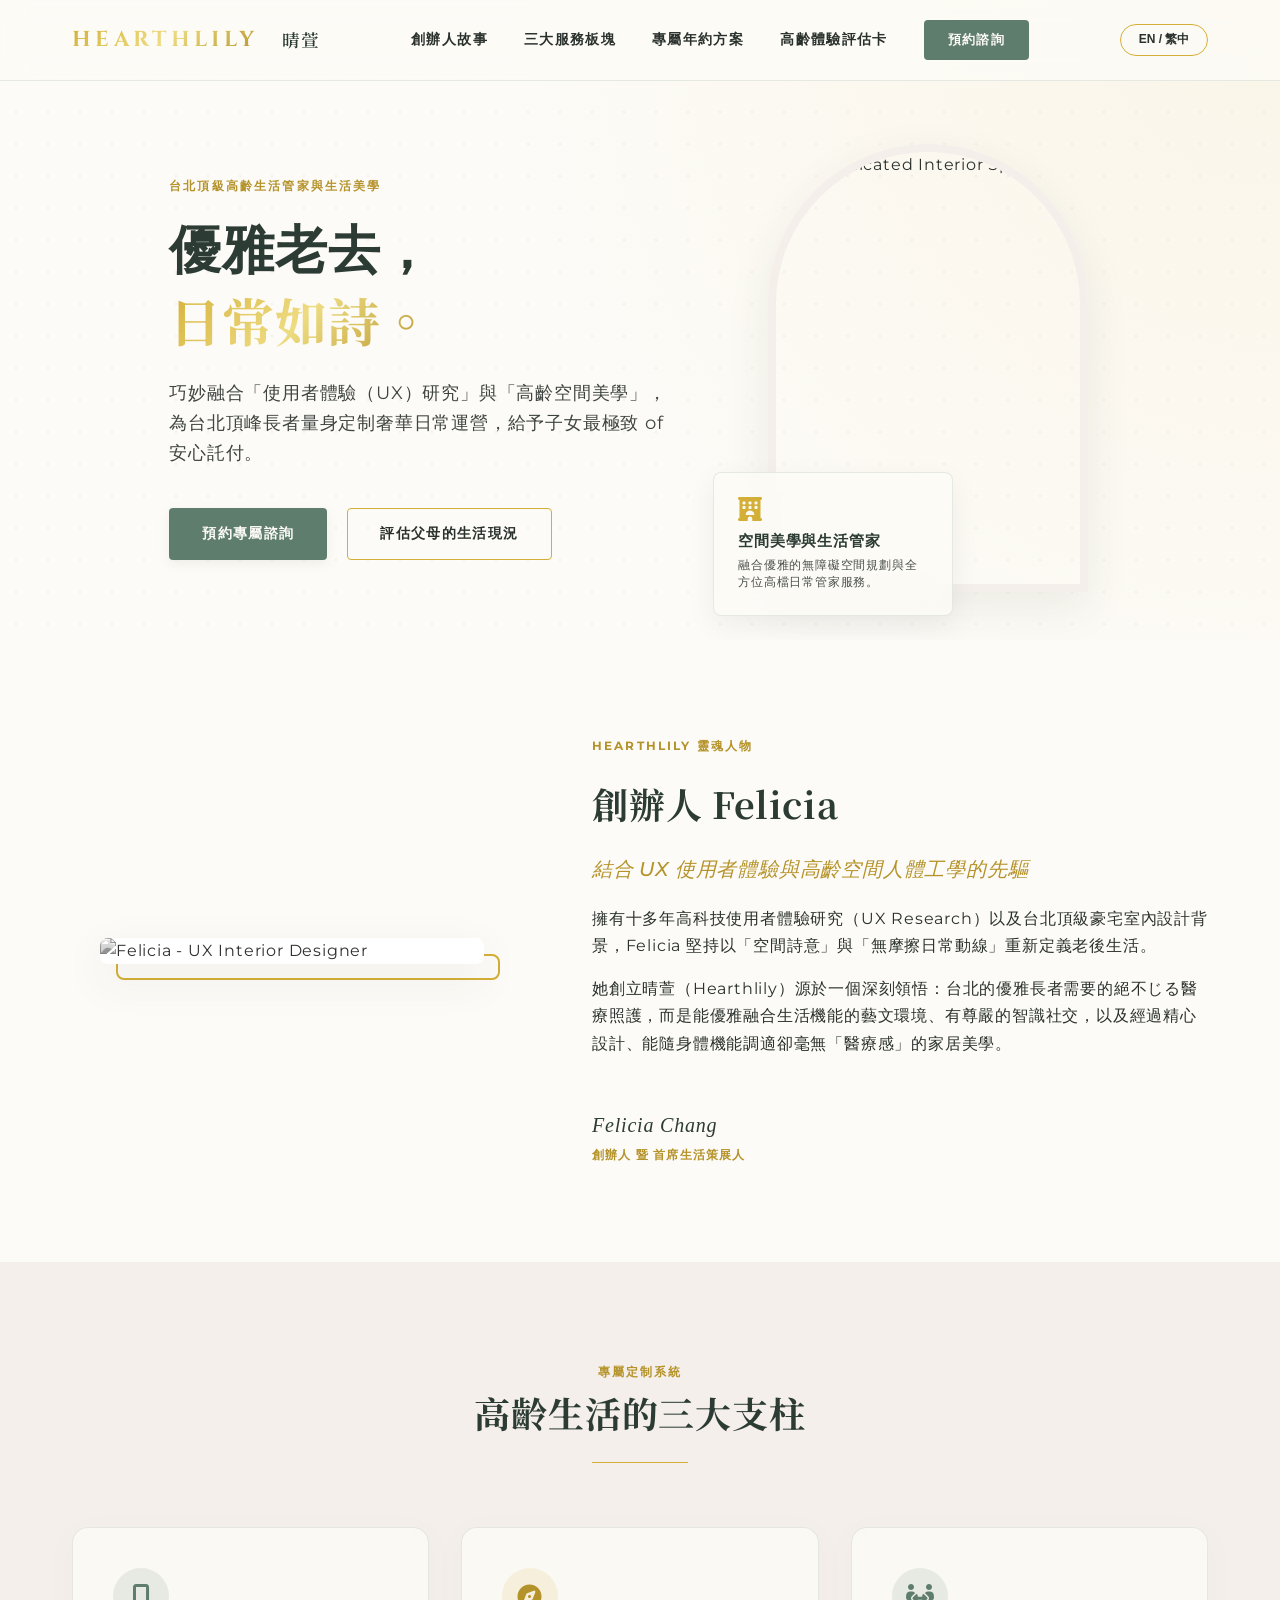
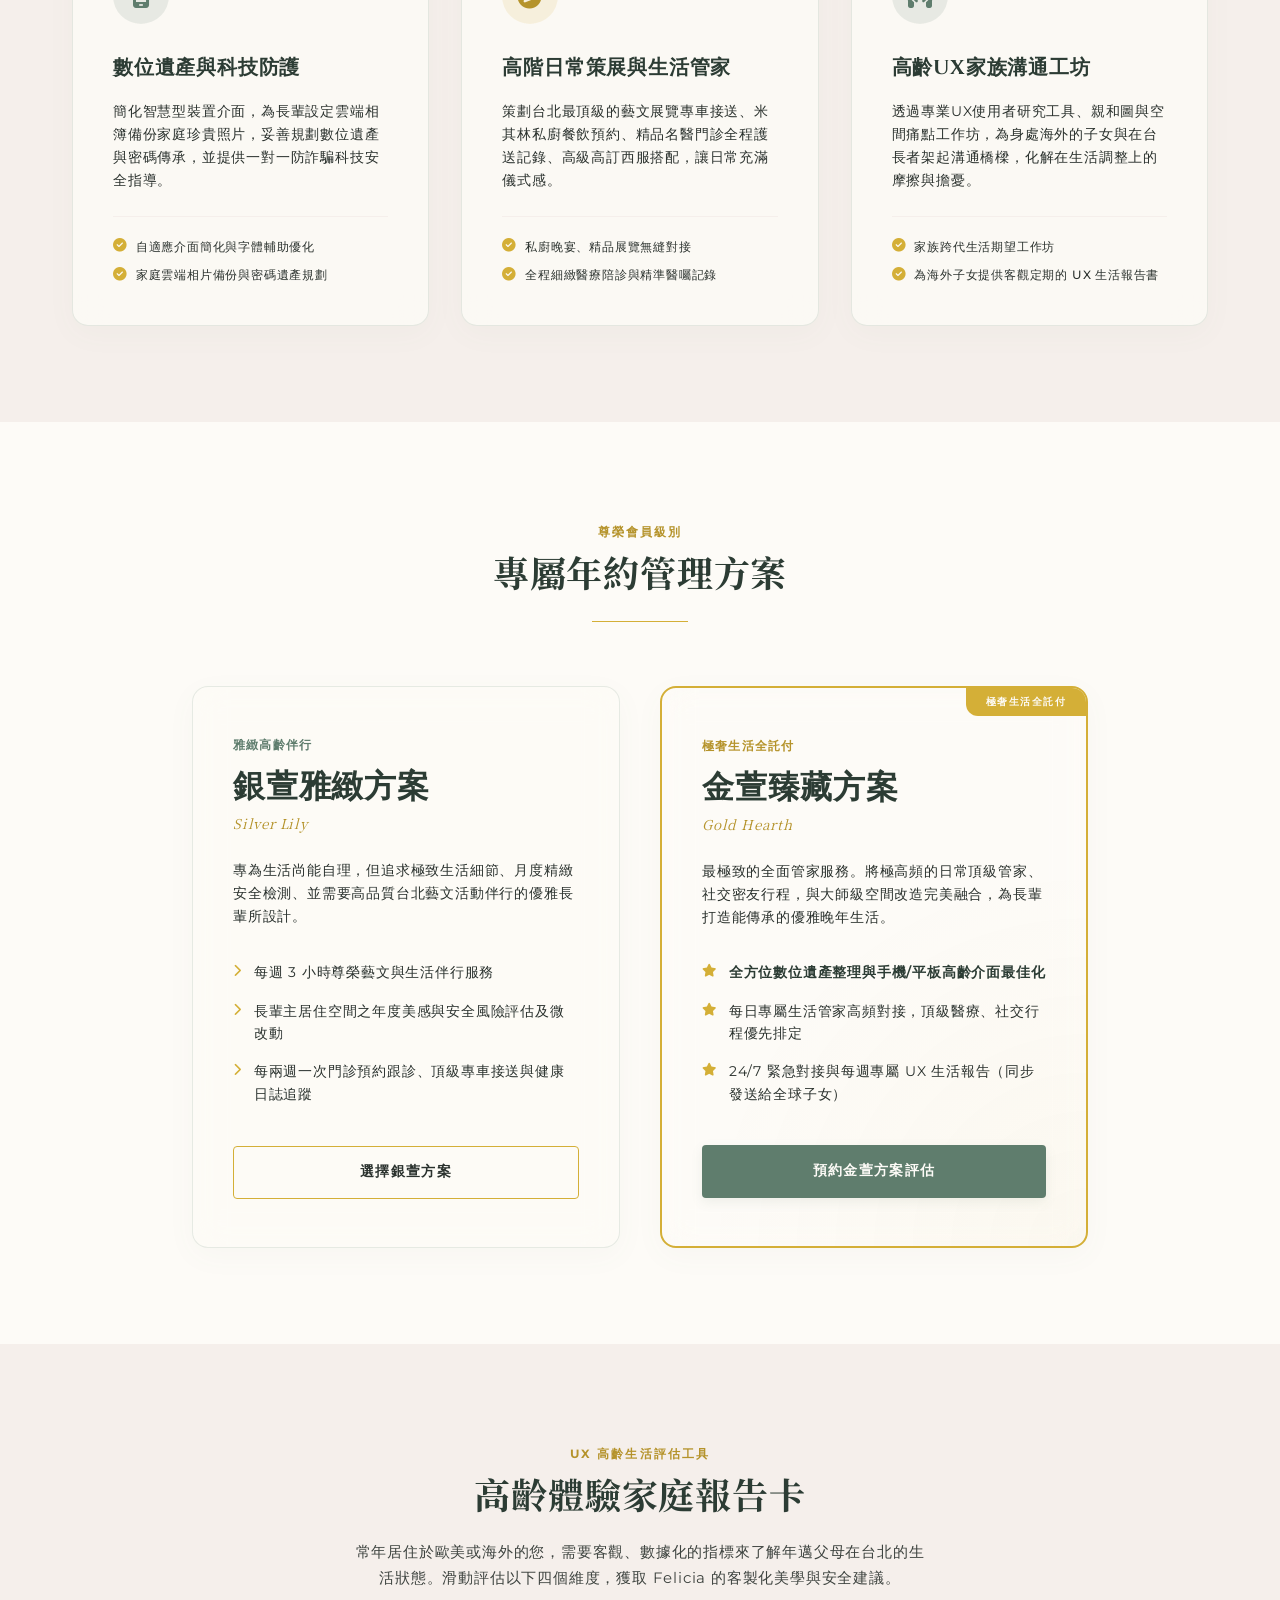
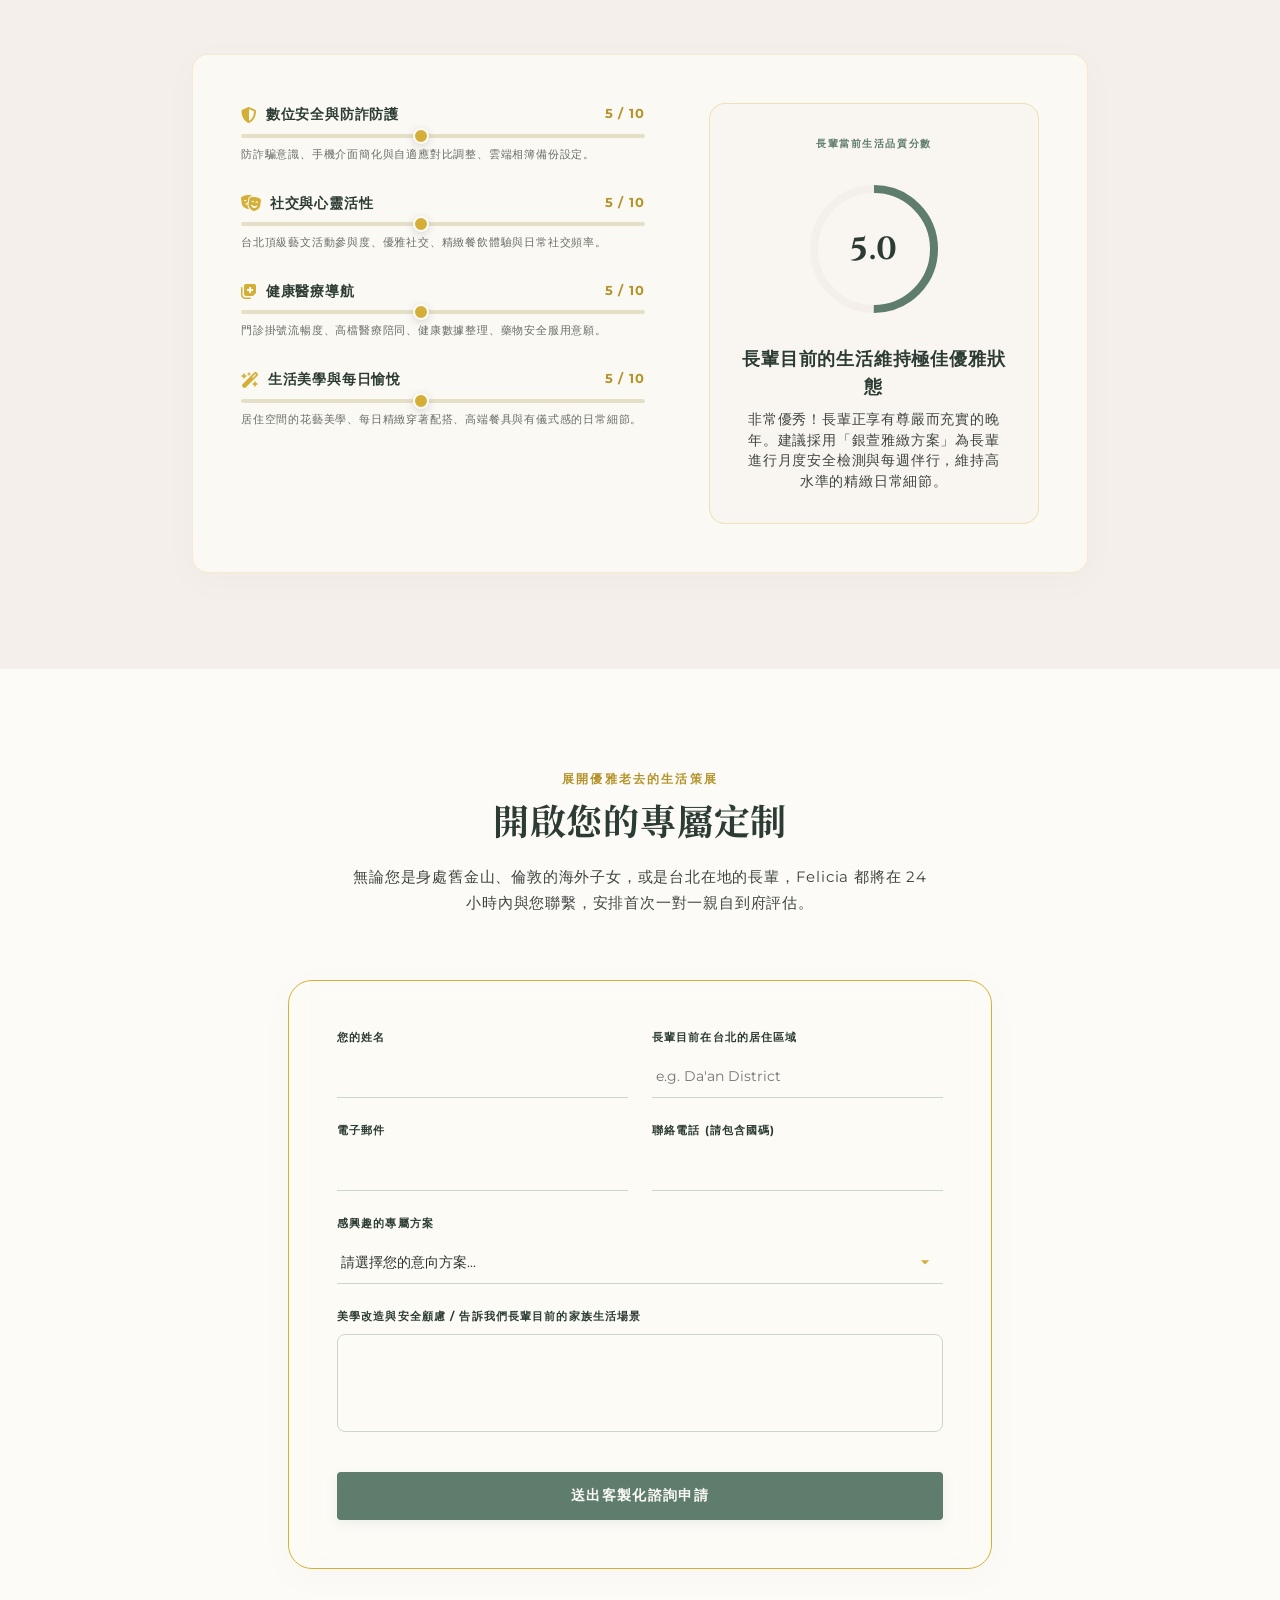
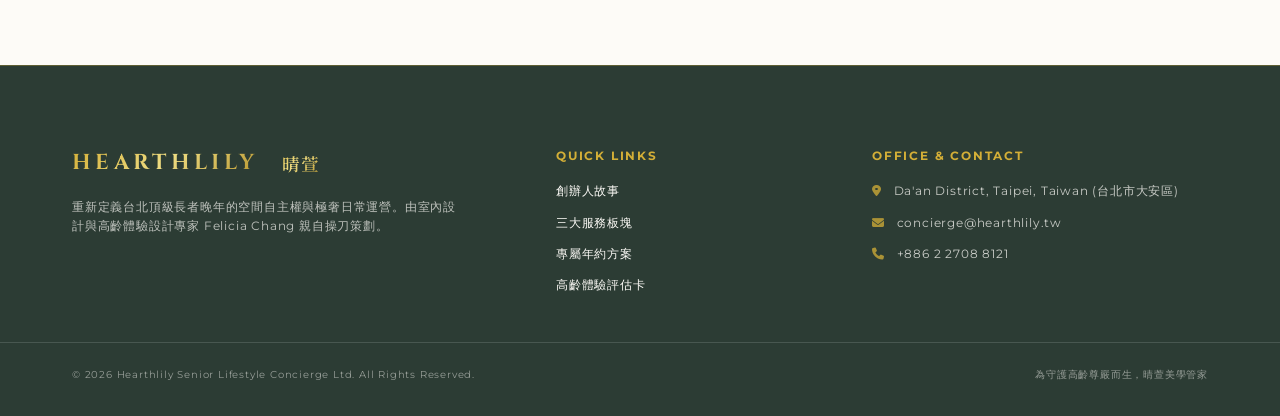
==== commit 6d65475f: "Align services, slides, summary, website, and business plan with Felicia's actual UI/UX & graphic de" ====
--- a/index.html
+++ b/index.html
@@ -138,16 +138,16 @@
                 <div class="service-card glass-card scroll-reveal">
                     <div class="card-inner">
                         <div class="service-icon-box">
-                            <i class="fa-solid fa-couch"></i>
-                        </div>
-                        <h3 class="service-title cinzel-font" data-i18n="services.s1.title">Aesthetic Retrofits</h3>
+                            <i class="fa-solid fa-mobile-screen"></i>
+                        </div>
+                        <h3 class="service-title cinzel-font" data-i18n="services.s1.title">Digital Legacy & Safety</h3>
                         <p class="service-desc" data-i18n="services.s1.desc">
-                            Transforming spaces with elegant ergonomics, non-slip luxury textures, customized lighting patterns, and structural safety modifications that look exactly like five-star hotels.
+                            Simplifying device interfaces, setting up cloud archives for family photos, organizing credentials, and coaching seniors on anti-scam protection.
                         </p>
                     </div>
                     <ul class="service-bullets">
-                        <li><i class="fa-solid fa-circle-check"></i><span data-i18n="services.s1.item1">Zero-barrier luxury transitions</span></li>
-                        <li><i class="fa-solid fa-circle-check"></i><span data-i18n="services.s1.item2">Artisan handrails & lighting design</span></li>
+                        <li><i class="fa-solid fa-circle-check"></i><span data-i18n="services.s1.item1">Device UI simplification & legibility</span></li>
+                        <li><i class="fa-solid fa-circle-check"></i><span data-i18n="services.s1.item2">Cloud archiving & password legacy</span></li>
                     </ul>
                 </div>
 
@@ -259,12 +259,12 @@
                             <div class="slider-label-row">
                                 <label for="safety" class="slider-label">
                                     <i class="fa-solid fa-shield-halved"></i>
-                                    <span data-i18n="report.dim1">Home Safety & Ergonomics</span>
+                                    <span data-i18n="report.dim1">Digital Security & Scam Defense</span>
                                 </label>
                                 <span id="safetyVal" class="slider-value">5 / 10</span>
                             </div>
                             <input type="range" id="safety" min="1" max="10" value="5" class="premium-slider">
-                            <span class="slider-hint" data-i18n="report.dim1.hint">Non-slip details, walk-in shower retrofits, visual clarity layouts.</span>
+                            <span class="slider-hint" data-i18n="report.dim1.hint">Phishing detection, smartphone UI simplification, backup configuration.</span>
                         </div>
 
                         <!-- Dimension 2: Social & Spirit -->
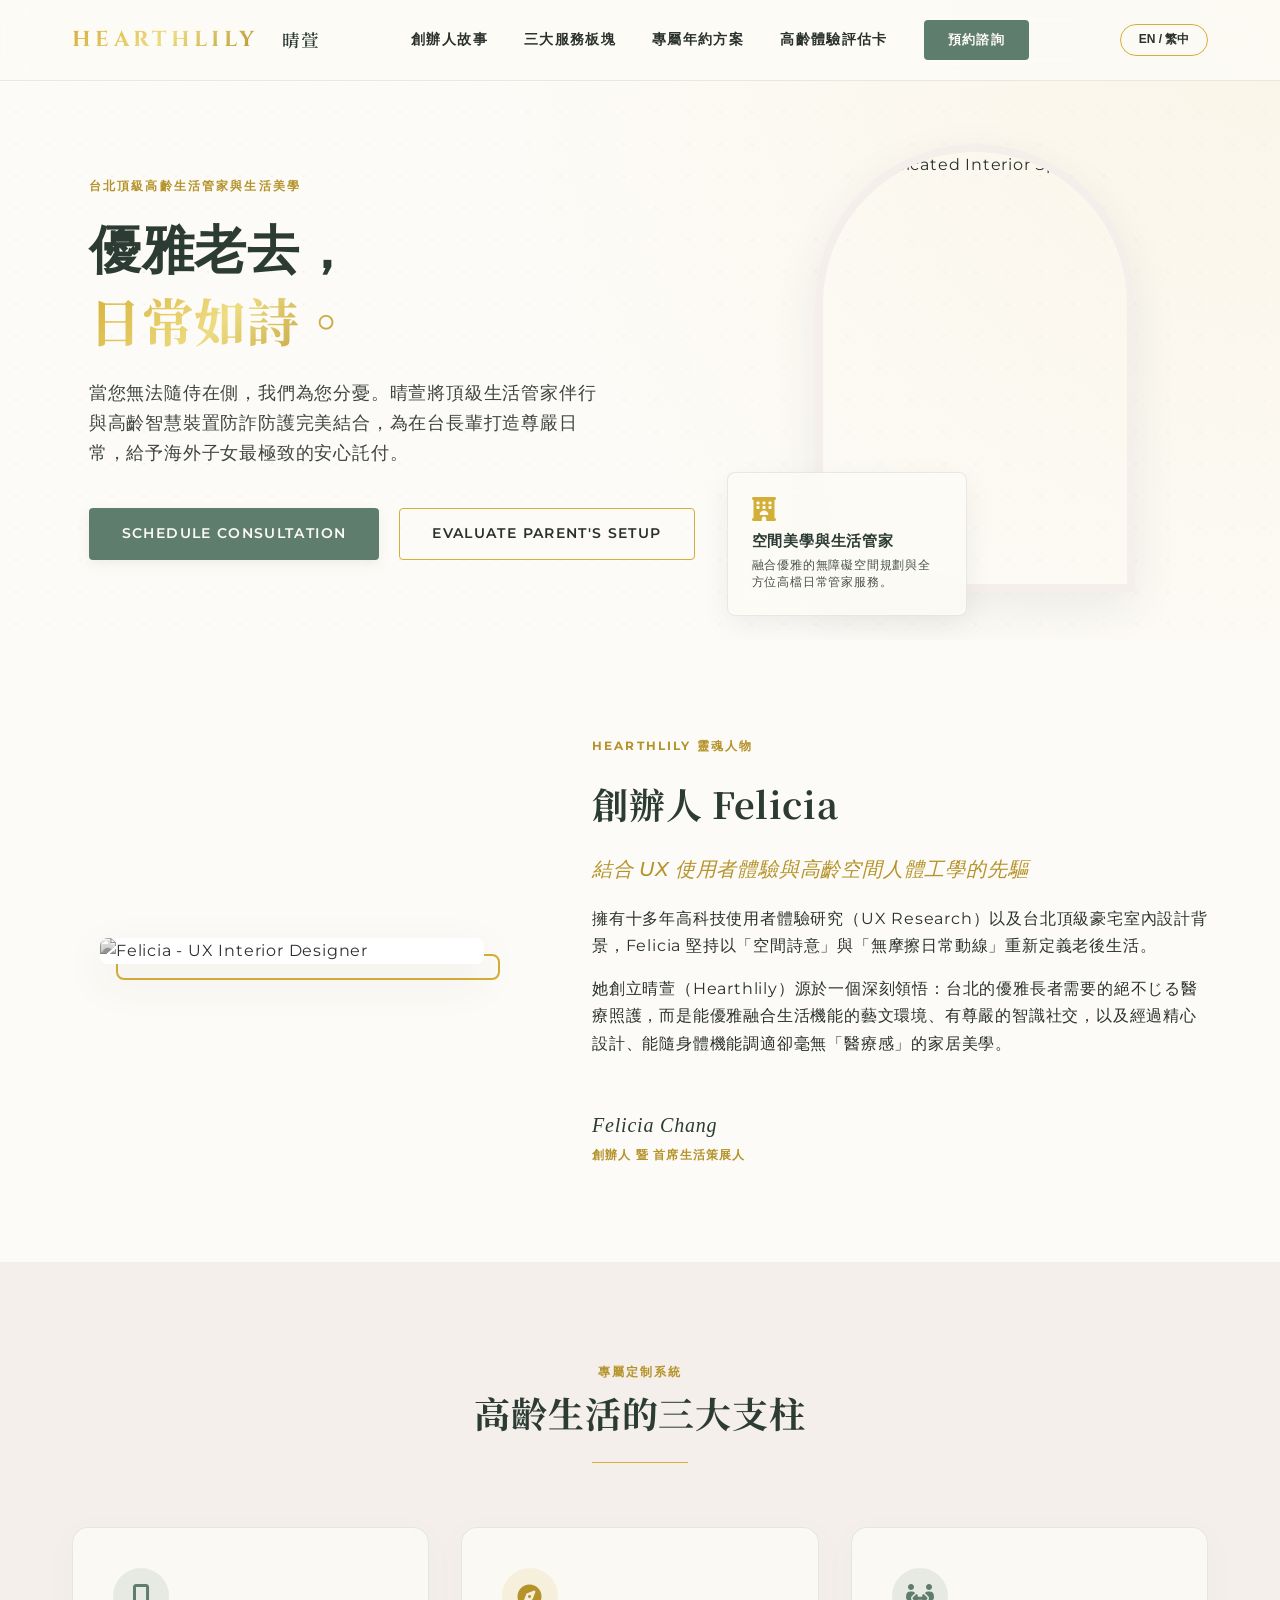
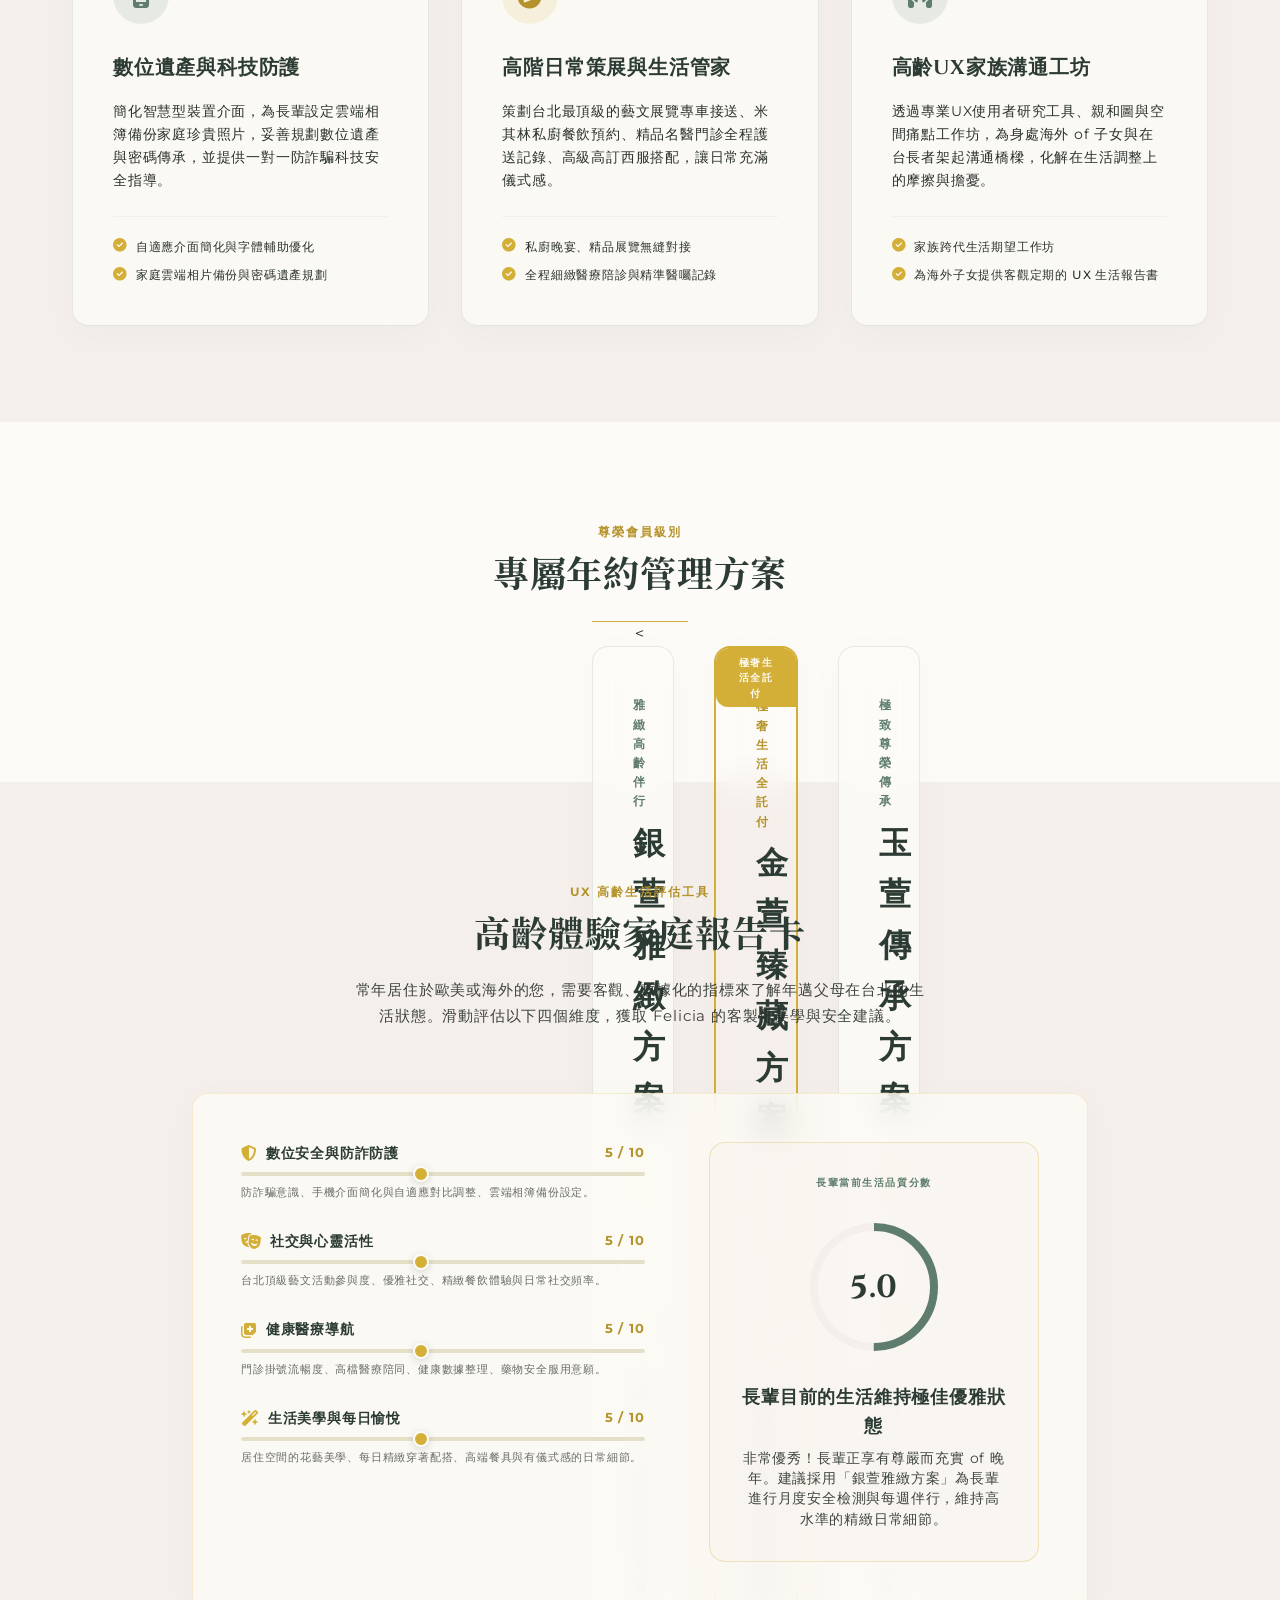
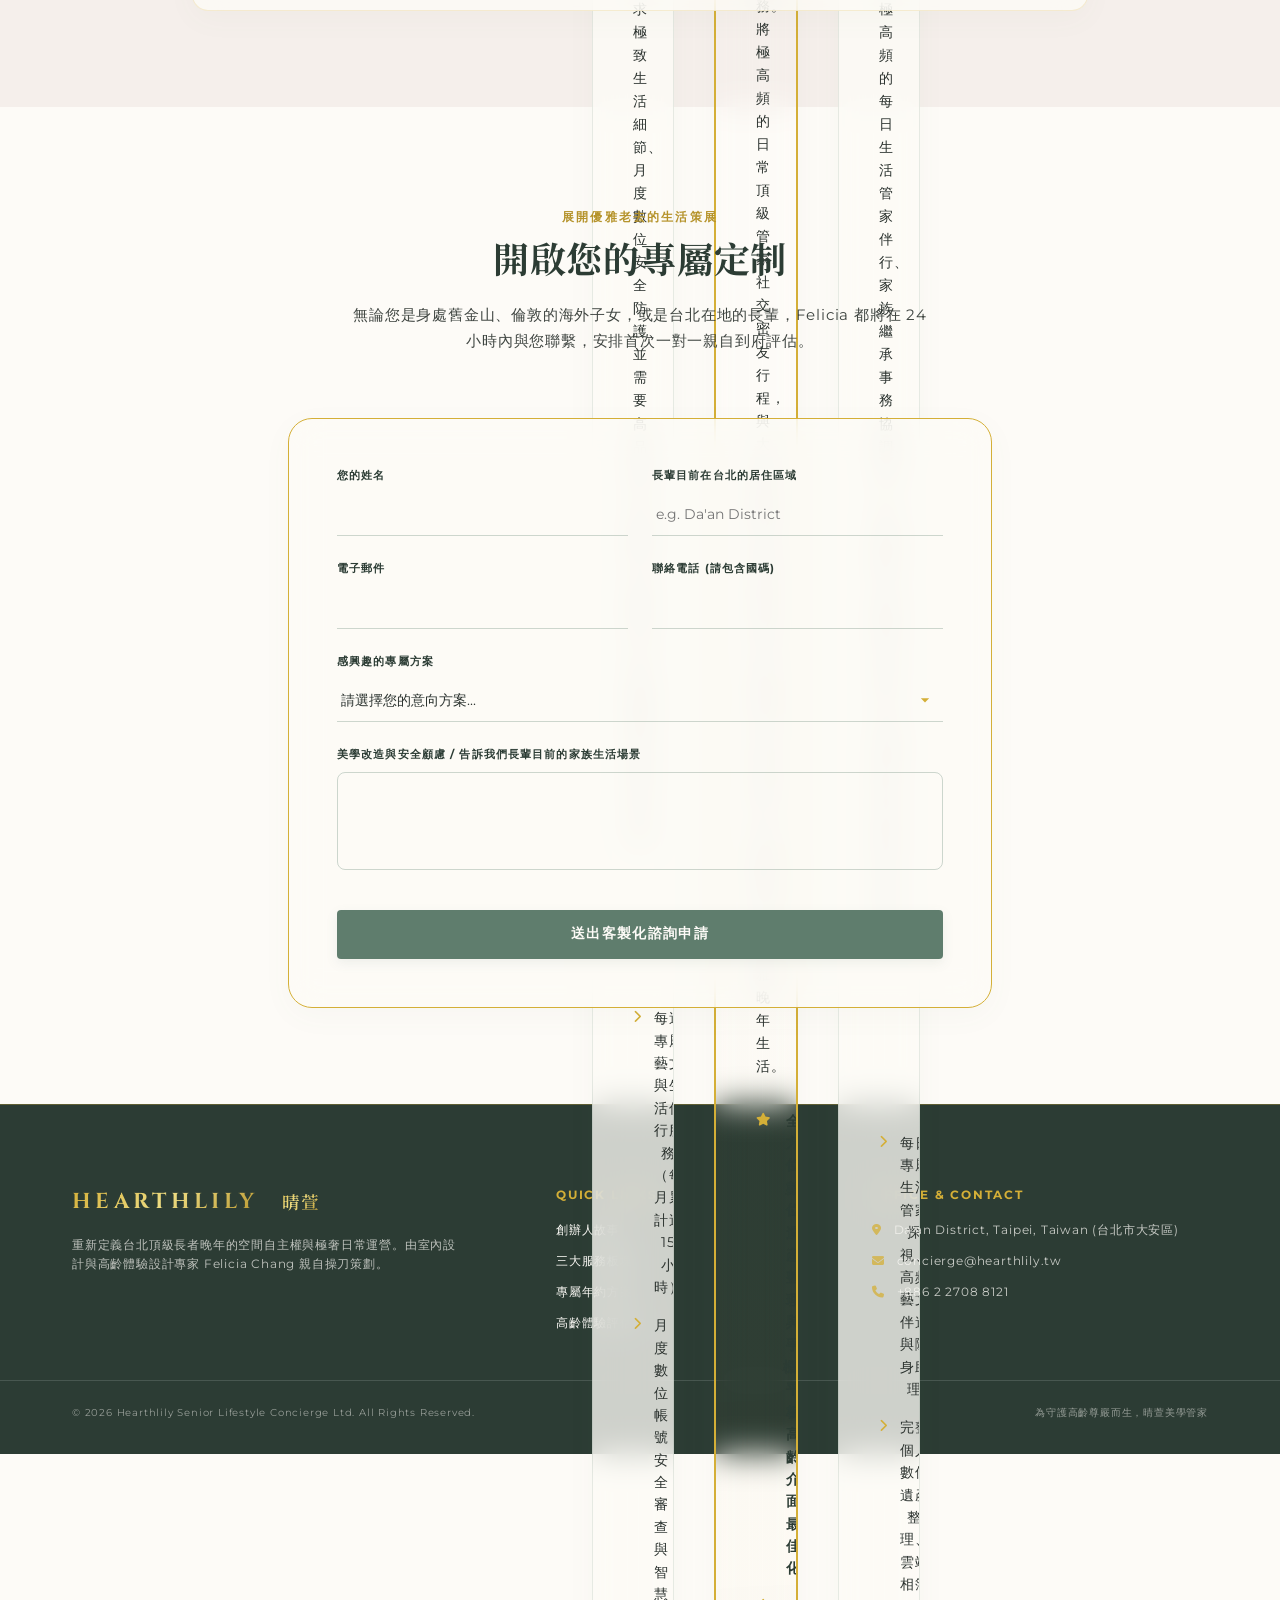
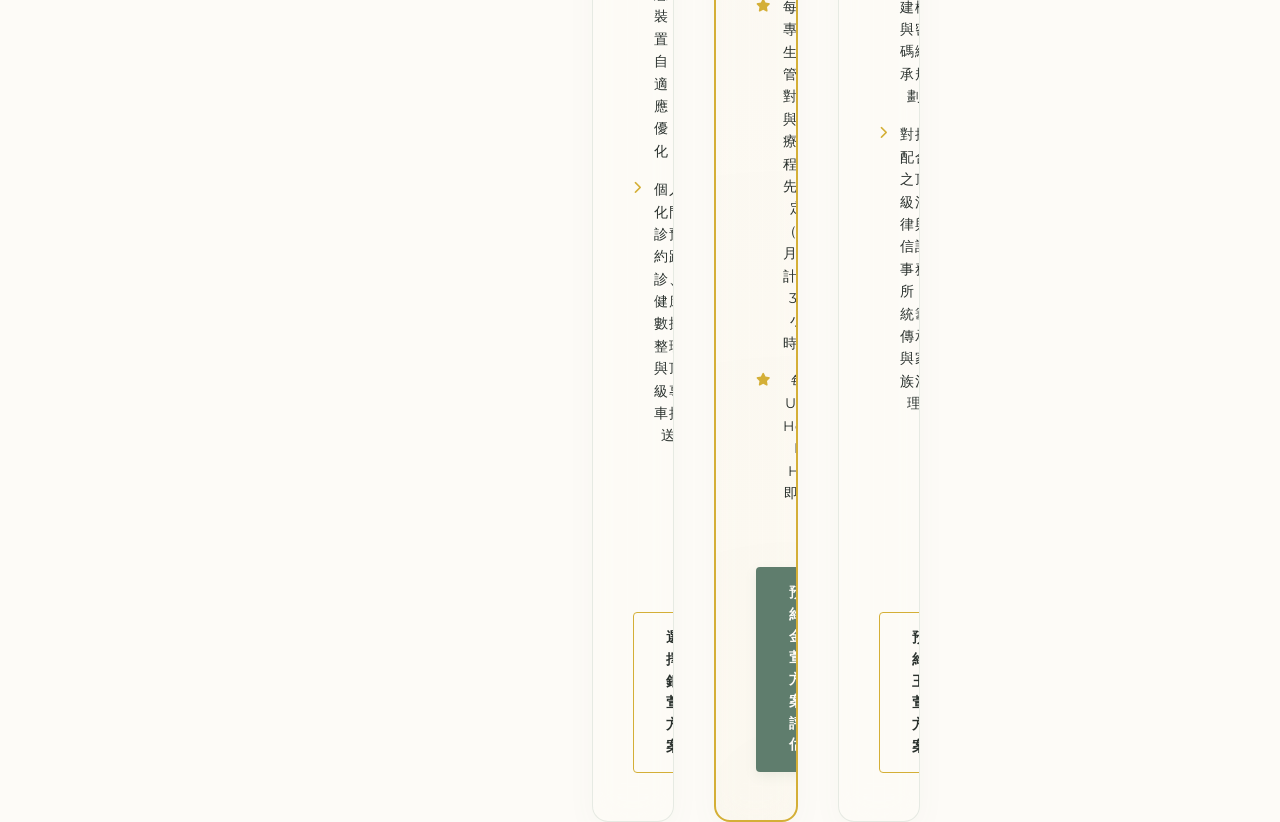
==== commit f30836d1: "Integrate ChatGPT strategic critiques: Private Membership model, Emergency Preparedness Plan, Hearth" ====
--- a/index.html
+++ b/index.html
@@ -194,43 +194,56 @@
             <div class="section-center-header scroll-reveal">
                 <span class="gold-badge" data-i18n="retainer.meta">MEMBERSHIP LEVELS</span>
                 <h2 class="section-heading cinzel-font" data-i18n="retainer.title">Bespoke Retainer Models</h2>
-                <div class="header-divider"></div>
-            </div>
-
-            <!-- Two Tier Display Grid -->
+                <div class="header-divider"><            <!-- Three Tier Display Grid -->
             <div class="retainers-grid">
                 
-                <!-- Silver Lily Plan -->
+                <!-- Essential Membership -->
                 <div class="retainer-card glass-card scroll-reveal">
                     <div class="retainer-card-header">
-                        <span class="retainer-badge" data-i18n="retainer.silver.badge">ELEGANT CONCIERGE</span>
+                        <span class="retainer-badge" data-i18n="retainer.silver.badge">ESSENTIAL MEMBERSHIP</span>
                         <h3 class="retainer-title cinzel-font" data-i18n="retainer.silver.title">Silver Lily</h3>
-                        <div class="retainer-chinese-sub" data-i18n="retainer.silver.subtitle">雅致日常管理</div>
-                        <p class="retainer-desc" data-i18n="retainer.silver.desc">Designed for active seniors who appreciate fine logistics coordination, monthly luxury safety inspections, and a consistent partner for elite Taipei events.</p>
+                        <div class="retainer-chinese-sub" data-i18n="retainer.silver.subtitle">Premium Lifestyle Escort · NT$25,000 / mo</div>
+                        <p class="retainer-desc" data-i18n="retainer.silver.desc">Designed for active seniors who value high-end logistics, routine tech audits, and a trusted companion for Taipei's cultural events.</p>
                     </div>
                     <ul class="retainer-bullets">
-                        <li><i class="fa-solid fa-chevron-right"></i><span data-i18n="retainer.silver.feature1">Weekly elegant companion excursions (3 hours/week)</span></li>
-                        <li><i class="fa-solid fa-chevron-right"></i><span data-i18n="retainer.silver.feature2">Primary home interior physical safety audit & simple optimization</span></li>
-                        <li><i class="fa-solid fa-chevron-right"></i><span data-i18n="retainer.silver.feature3">Bi-weekly curated medical/health coordination & transport mapping</span></li>
+                        <li><i class="fa-solid fa-chevron-right"></i><span data-i18n="retainer.silver.feature1">Weekly curated companion excursions (up to 15 hours/month)</span></li>
+                        <li><i class="fa-solid fa-chevron-right"></i><span data-i18n="retainer.silver.feature2">Monthly digital safety and device optimization audits</span></li>
+                        <li><i class="fa-solid fa-chevron-right"></i><span data-i18n="retainer.silver.feature3">Personalized health navigation, booking management, and transport mapping</span></li>
                     </ul>
                     <a href="#contact" class="btn-secondary retainer-cta-btn" data-i18n="retainer.silver.cta">Select Silver Lily</a>
                 </div>
 
-                <!-- Gold Hearth Plan -->
+                <!-- Signature Membership (Gold Hearth) -->
                 <div class="retainer-card glass-card gold-featured scroll-reveal">
-                    <div class="featured-ribbon" data-i18n="retainer.gold.badge">SIGNATURE ULTRA</div>
+                    <div class="featured-ribbon" data-i18n="retainer.gold.badge">SIGNATURE</div>
                     <div class="retainer-card-header">
-                        <span class="retainer-badge gold-badge-color" data-i18n="retainer.gold.badge">SIGNATURE ULTRA</span>
+                        <span class="retainer-badge gold-badge-color" data-i18n="retainer.gold.badge">SIGNATURE MEMBERSHIP</span>
                         <h3 class="retainer-title cinzel-font" data-i18n="retainer.gold.title">Gold Hearth</h3>
-                        <div class="retainer-chinese-sub" data-i18n="retainer.gold.subtitle">金萱至尊管家與美學</div>
-                        <p class="retainer-desc" data-i18n="retainer.gold.desc">The ultimate comprehensive care model, pairing high-touch daily lifestyle management with deep aesthetic and structural interior upgrades for senior longevity.</p>
+                        <div class="retainer-chinese-sub" data-i18n="retainer.gold.subtitle">Dedicated Life Curation & Liaison · NT$45,000 / mo</div>
+                        <p class="retainer-desc" data-i18n="retainer.gold.desc">Our signature ultra-luxury service, pairing high-touch daily lifestyle curation with dedicated coordinator support and the interactive Family Hub.</p>
                     </div>
                     <ul class="retainer-bullets">
-                        <li><i class="fa-solid fa-star"></i><strong data-i18n="retainer.gold.feature1">Full master-level senior ergonomics interior layout overhaul</strong></li>
-                        <li><i class="fa-solid fa-star"></i><span data-i18n="retainer.gold.feature2">Daily curated lifestyle concierge services with priority booking</span></li>
-                        <li><i class="fa-solid fa-star"></i><span data-i18n="retainer.gold.feature3">24/7 dedicated liaison and weekly UX reports shared with children globally</span></li>
+                        <li><i class="fa-solid fa-star"></i><strong data-i18n="retainer.gold.feature1">Full digital legacy management and customized senior device UI setups</strong></li>
+                        <li><i class="fa-solid fa-star"></i><span data-i18n="retainer.gold.feature2">Up to 35 hours/month of dedicated lifestyle concierge & priority escorting</span></li>
+                        <li><i class="fa-solid fa-star"></i><span data-i18n="retainer.gold.feature3">Weekly UX Family Reports & real-time updates via the Hearthlily Family Hub</span></li>
                     </ul>
                     <a href="#contact" class="btn-primary retainer-cta-btn" data-i18n="retainer.gold.cta">Inquire Gold Hearth</a>
+                </div>
+
+                <!-- Legacy Membership -->
+                <div class="retainer-card glass-card scroll-reveal">
+                    <div class="retainer-card-header">
+                        <span class="retainer-badge" data-i18n="retainer.legacy.badge">LEGACY ULTRA</span>
+                        <h3 class="retainer-title cinzel-font" data-i18n="retainer.legacy.title">Jade Legacy</h3>
+                        <div class="retainer-chinese-sub" data-i18n="retainer.legacy.subtitle">Family Governance & Curation · NT$80,000 / mo</div>
+                        <p class="retainer-desc" data-i18n="retainer.legacy.desc">Our flagship membership, offering high-frequency daily lifestyle curation, family succession liaison, and complete digital/legal heritage coordination.</p>
+                    </div>
+                    <ul class="retainer-bullets">
+                        <li><i class="fa-solid fa-chevron-right"></i><span data-i18n="retainer.legacy.feature1">Daily premium check-ins & customized lifestyle concierge</span></li>
+                        <li><i class="fa-solid fa-chevron-right"></i><span data-i18n="retainer.legacy.feature2">Complete digital legacy archiving & password/asset inheritance setups</span></li>
+                        <li><i class="fa-solid fa-chevron-right"></i><span data-i18n="retainer.legacy.feature3">Dedicated legal & succession planning coordination with local firms</span></li>
+                    </ul>
+                    <a href="#contact" class="btn-secondary retainer-cta-btn" data-i18n="retainer.legacy.cta">Select Jade Legacy</a>
                 </div>
 
             </div>
--- a/style.css
+++ b/style.css
@@ -636,9 +636,9 @@
 
 .retainers-grid {
   display: grid;
-  grid-template-columns: repeat(2, 1fr);
+  grid-template-columns: repeat(3, 1fr);
   gap: 2.5rem;
-  max-width: 56rem;
+  max-width: 75rem;
   margin: 0 auto;
 }
 
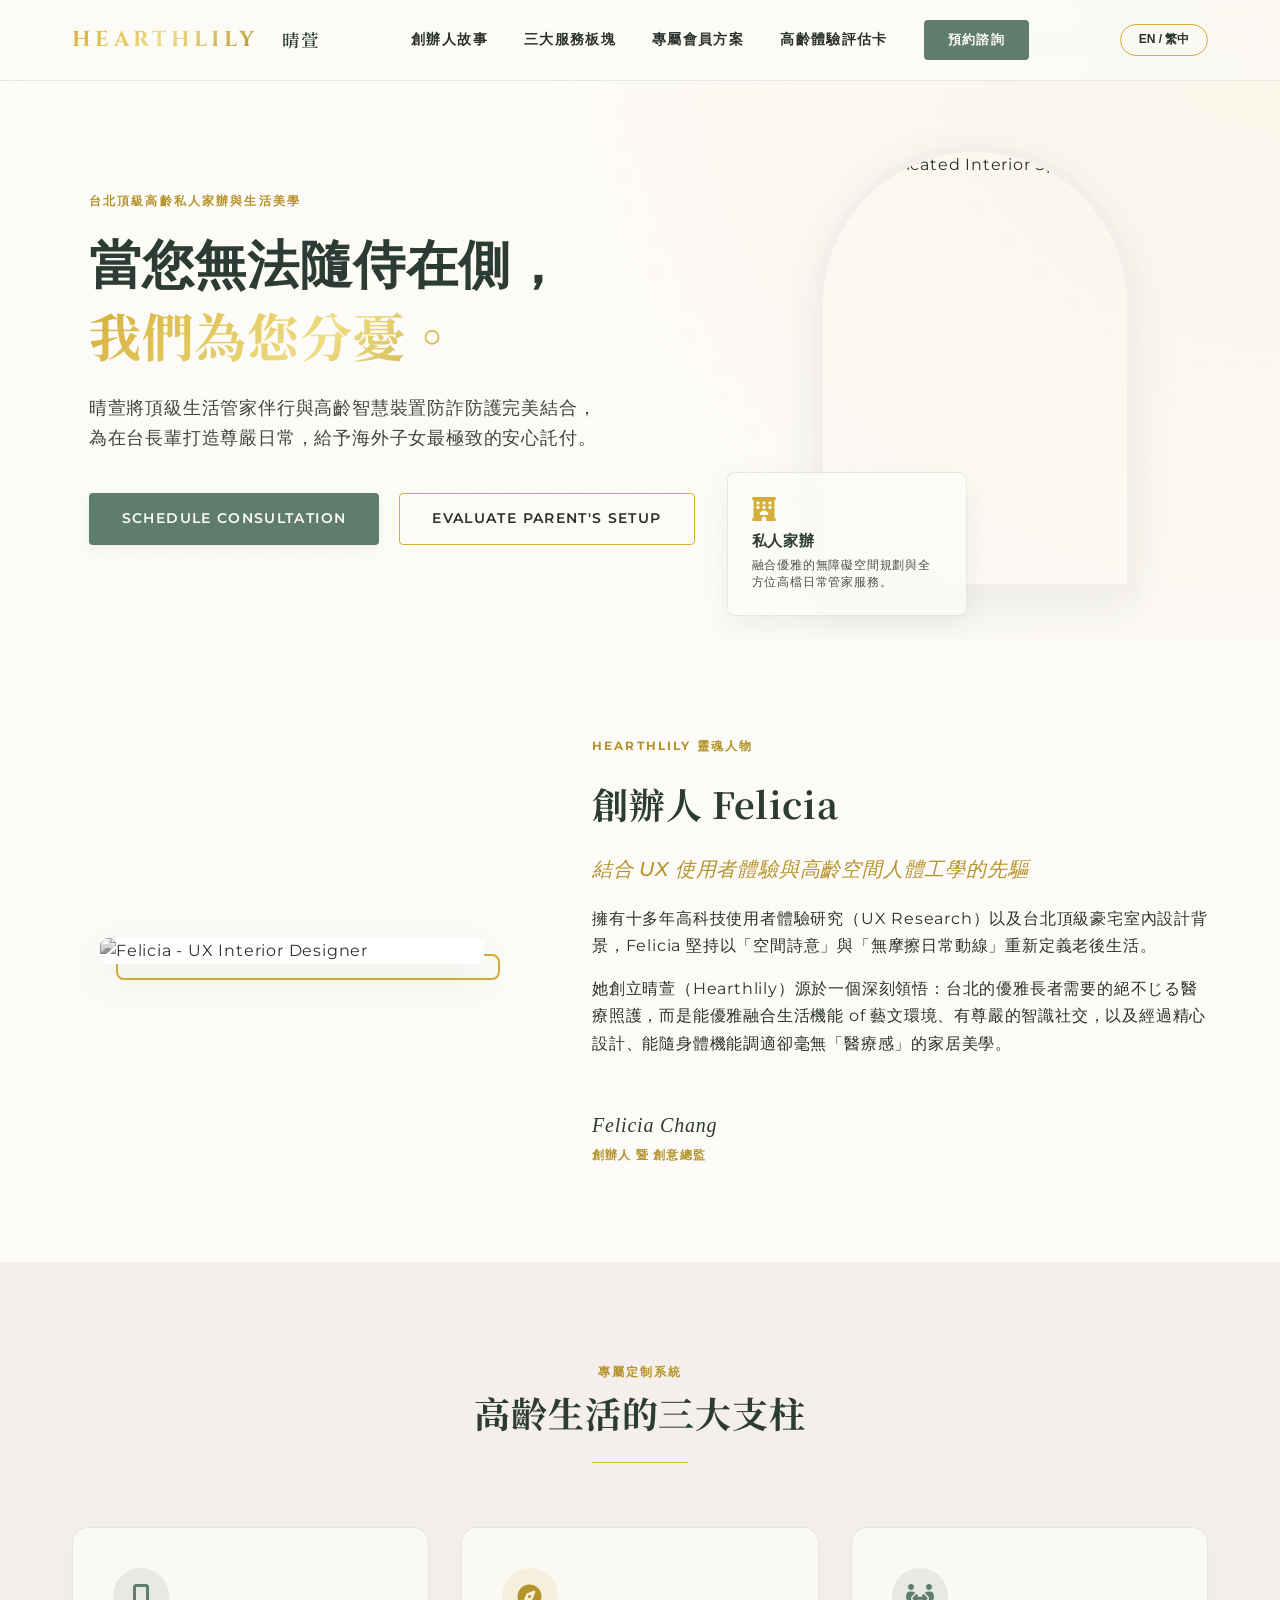
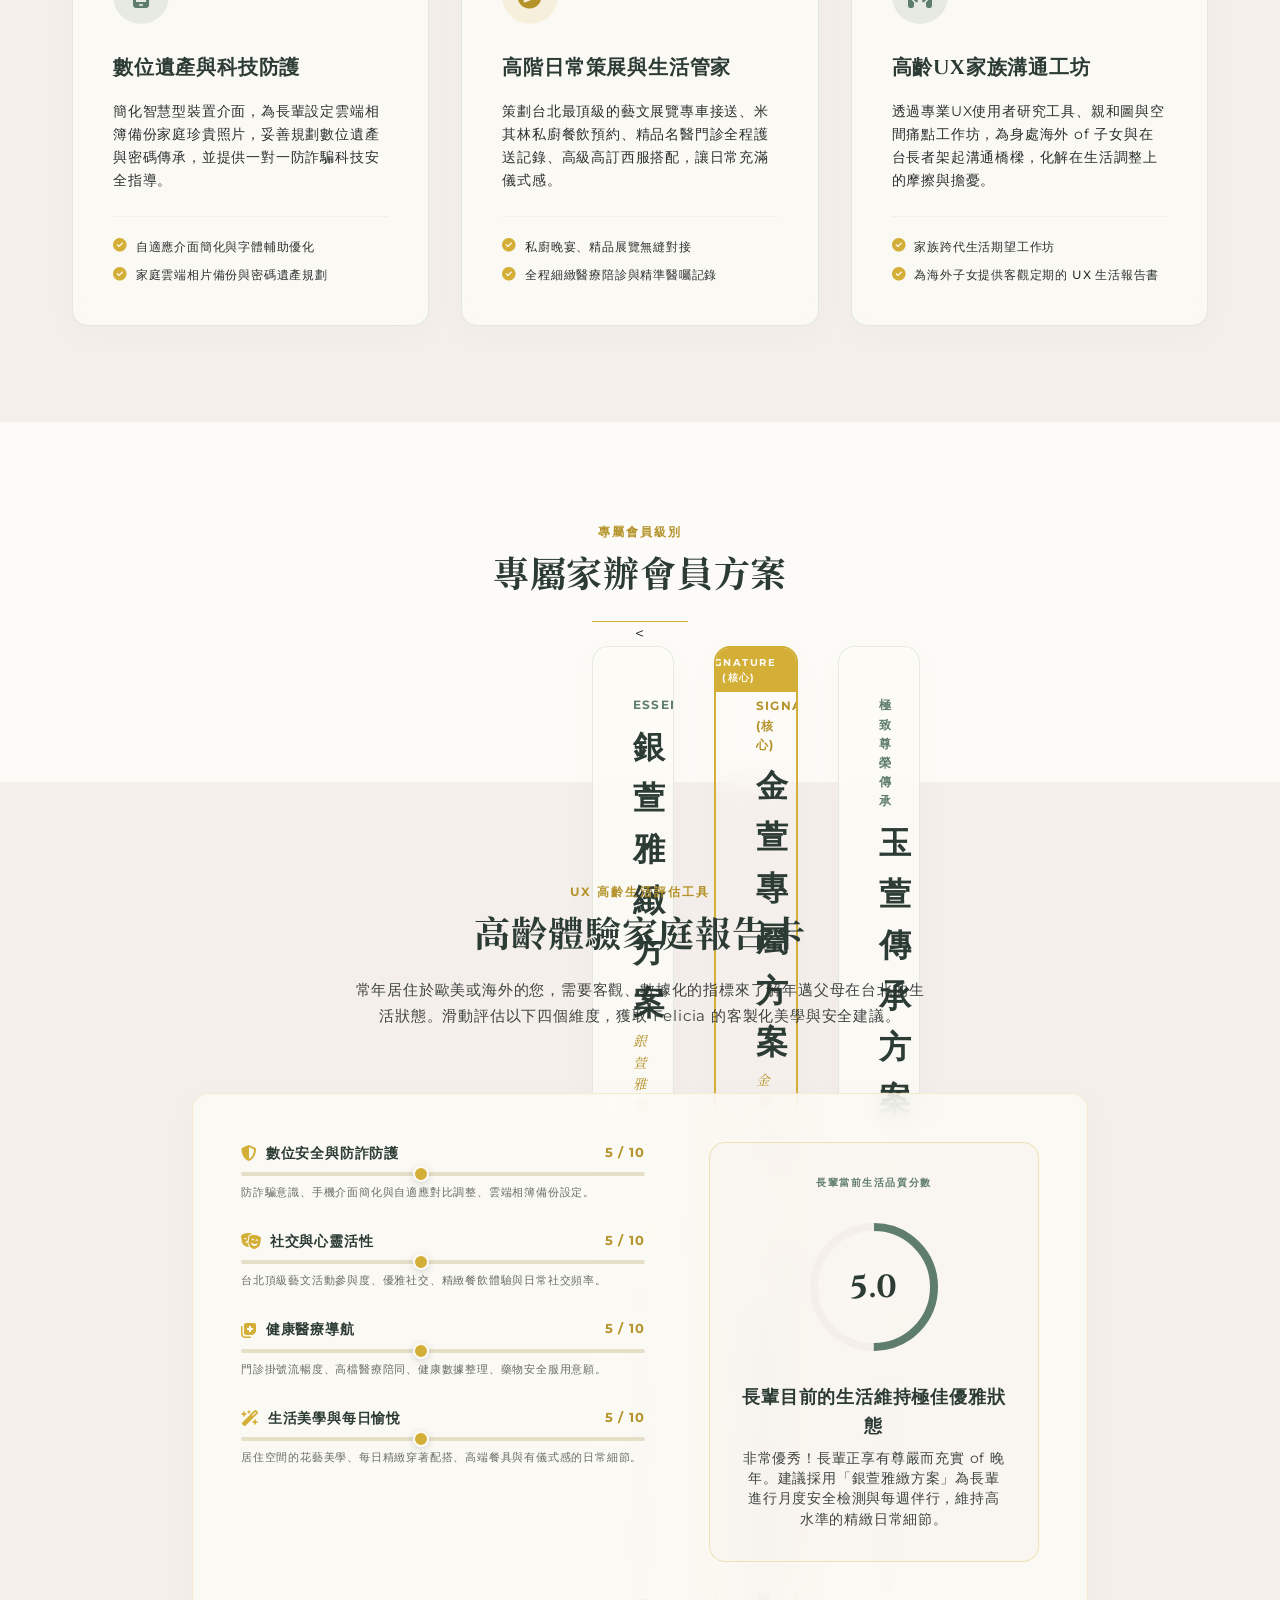
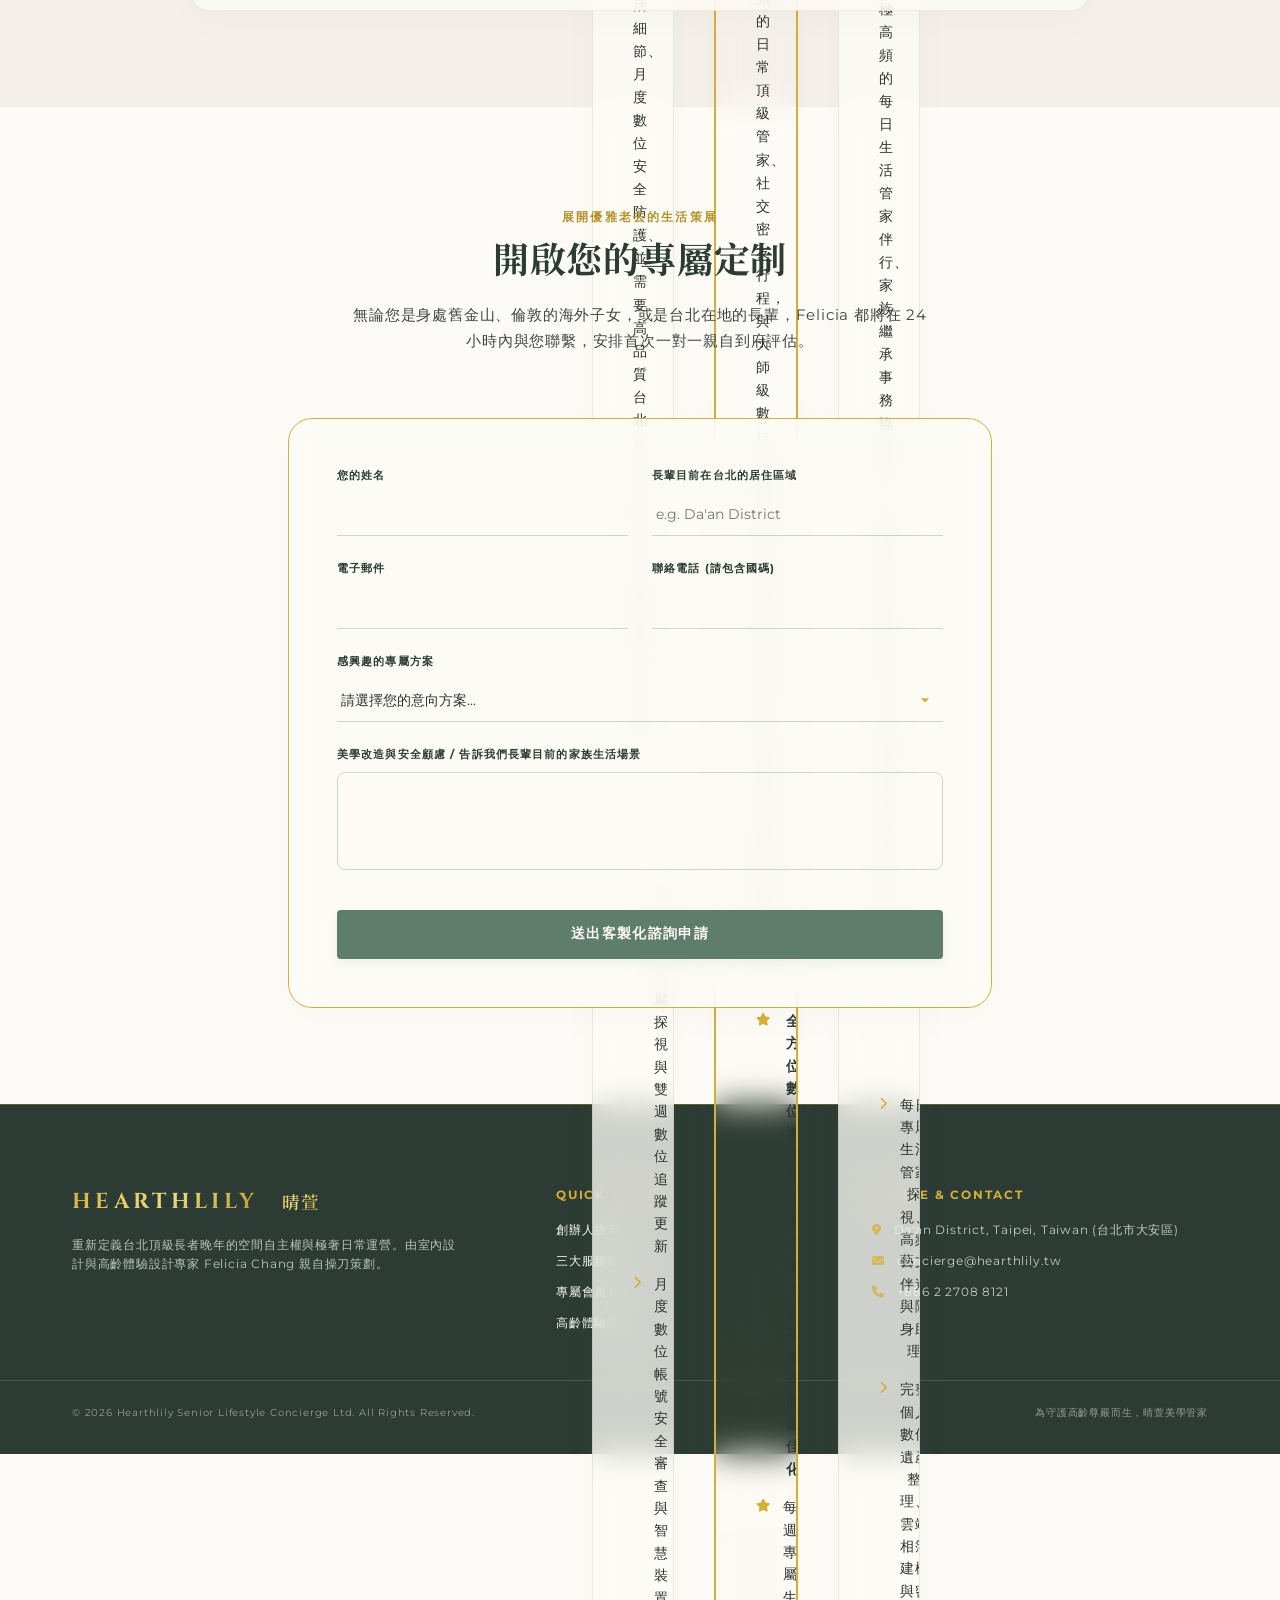
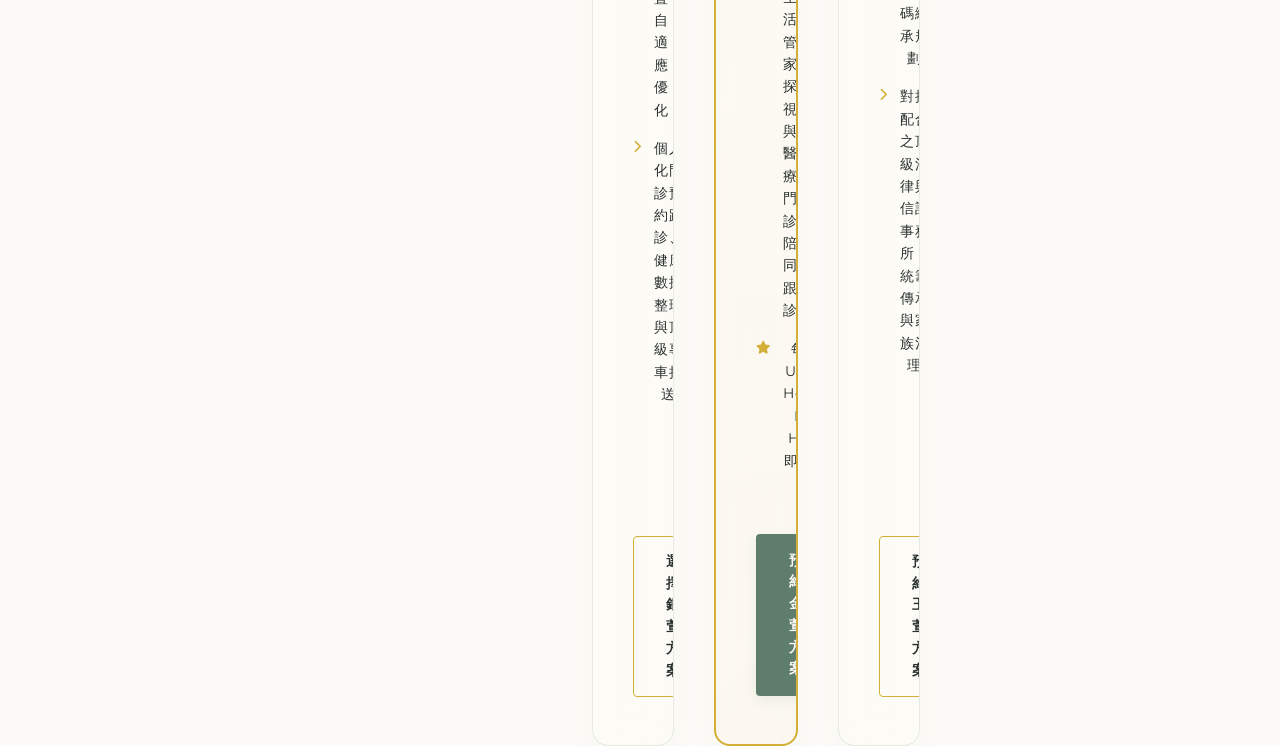
==== commit 067021d2: "Align main codebase, website, slides, and Family Hub with V4 Final Business Plan and Investor Deck s" ====
--- a/index.html
+++ b/index.html
@@ -202,7 +202,7 @@
                     <div class="retainer-card-header">
                         <span class="retainer-badge" data-i18n="retainer.silver.badge">ESSENTIAL MEMBERSHIP</span>
                         <h3 class="retainer-title cinzel-font" data-i18n="retainer.silver.title">Silver Lily</h3>
-                        <div class="retainer-chinese-sub" data-i18n="retainer.silver.subtitle">Premium Lifestyle Escort · NT$25,000 / mo</div>
+                        <div class="retainer-chinese-sub" data-i18n="retainer.silver.subtitle">Premium Lifestyle Escort · NT$30,000 / mo</div>
                         <p class="retainer-desc" data-i18n="retainer.silver.desc">Designed for active seniors who value high-end logistics, routine tech audits, and a trusted companion for Taipei's cultural events.</p>
                     </div>
                     <ul class="retainer-bullets">
@@ -219,7 +219,7 @@
                     <div class="retainer-card-header">
                         <span class="retainer-badge gold-badge-color" data-i18n="retainer.gold.badge">SIGNATURE MEMBERSHIP</span>
                         <h3 class="retainer-title cinzel-font" data-i18n="retainer.gold.title">Gold Hearth</h3>
-                        <div class="retainer-chinese-sub" data-i18n="retainer.gold.subtitle">Dedicated Life Curation & Liaison · NT$45,000 / mo</div>
+                        <div class="retainer-chinese-sub" data-i18n="retainer.gold.subtitle">Dedicated Life Curation & Liaison · NT$55,000 / mo</div>
                         <p class="retainer-desc" data-i18n="retainer.gold.desc">Our signature ultra-luxury service, pairing high-touch daily lifestyle curation with dedicated coordinator support and the interactive Family Hub.</p>
                     </div>
                     <ul class="retainer-bullets">
@@ -235,7 +235,7 @@
                     <div class="retainer-card-header">
                         <span class="retainer-badge" data-i18n="retainer.legacy.badge">LEGACY ULTRA</span>
                         <h3 class="retainer-title cinzel-font" data-i18n="retainer.legacy.title">Jade Legacy</h3>
-                        <div class="retainer-chinese-sub" data-i18n="retainer.legacy.subtitle">Family Governance & Curation · NT$80,000 / mo</div>
+                        <div class="retainer-chinese-sub" data-i18n="retainer.legacy.subtitle">Family Governance & Curation · NT$100,000+ / mo</div>
                         <p class="retainer-desc" data-i18n="retainer.legacy.desc">Our flagship membership, offering high-frequency daily lifestyle curation, family succession liaison, and complete digital/legal heritage coordination.</p>
                     </div>
                     <ul class="retainer-bullets">
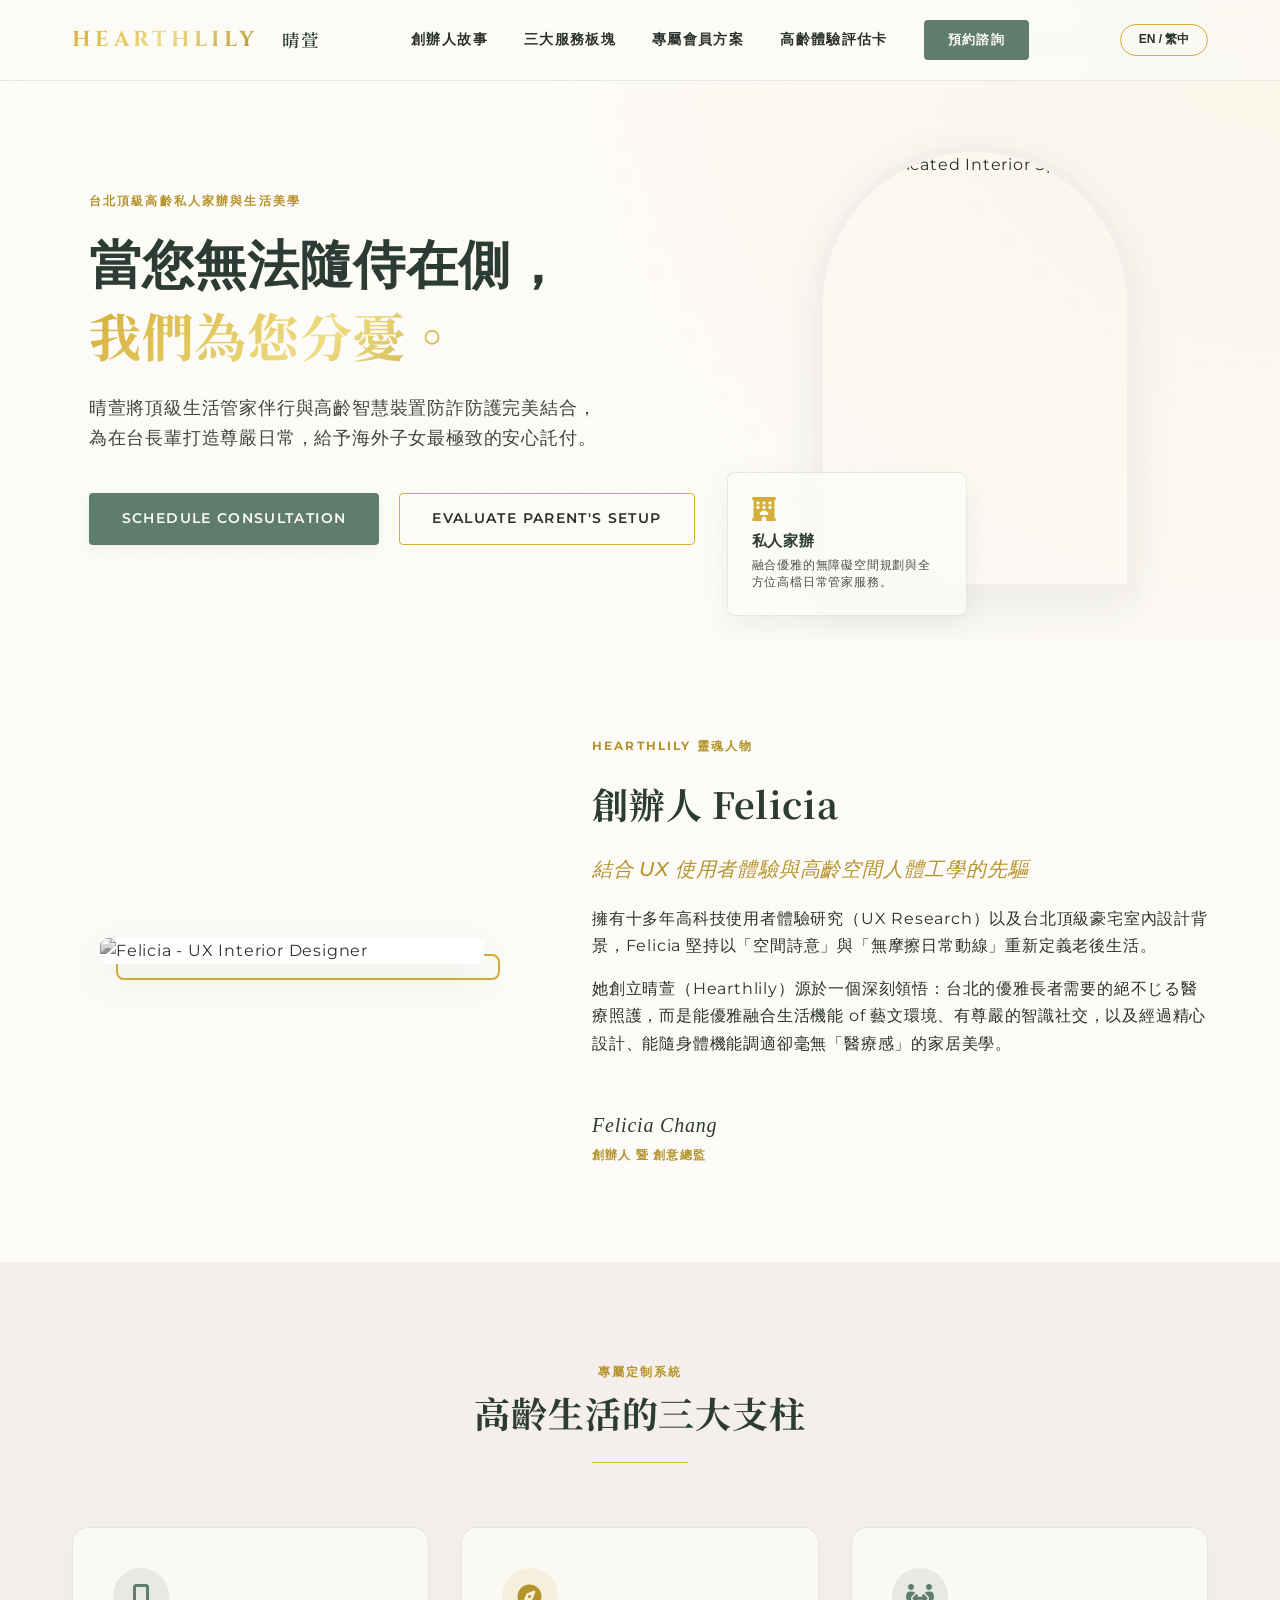
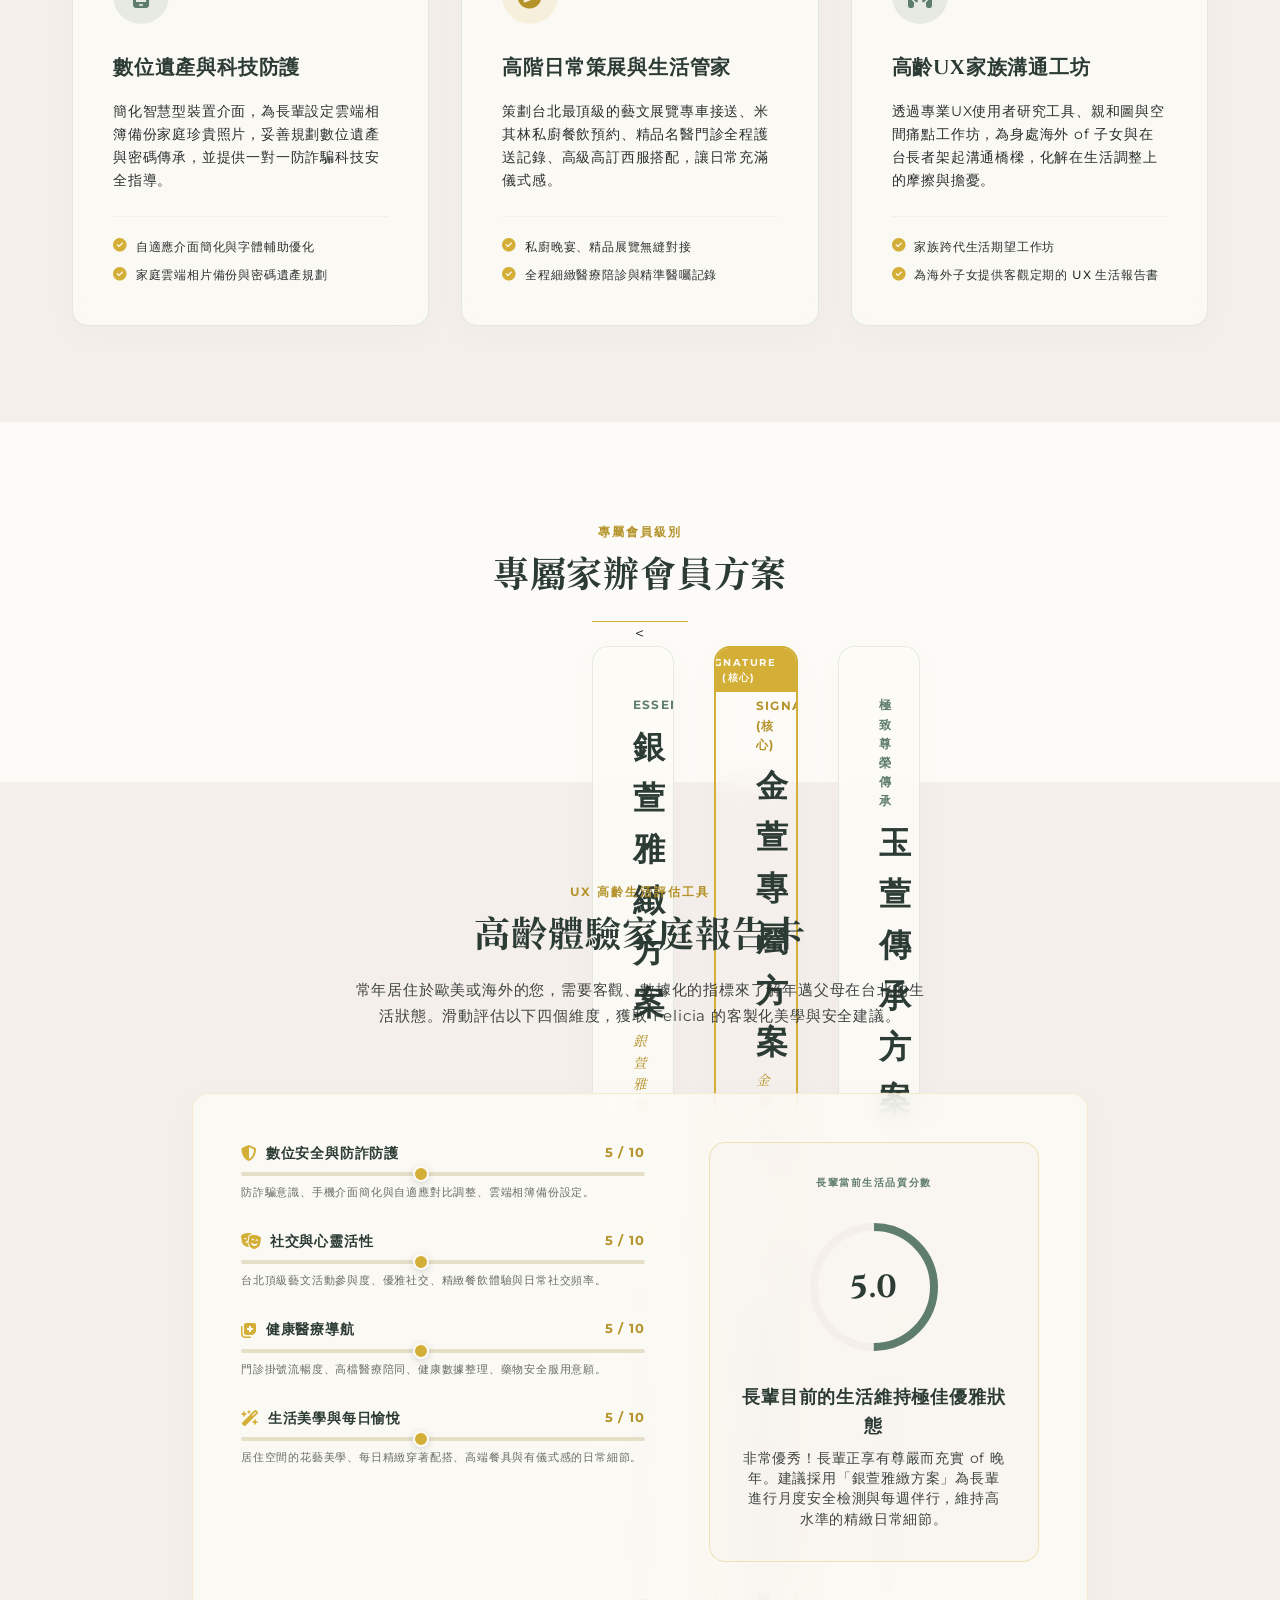
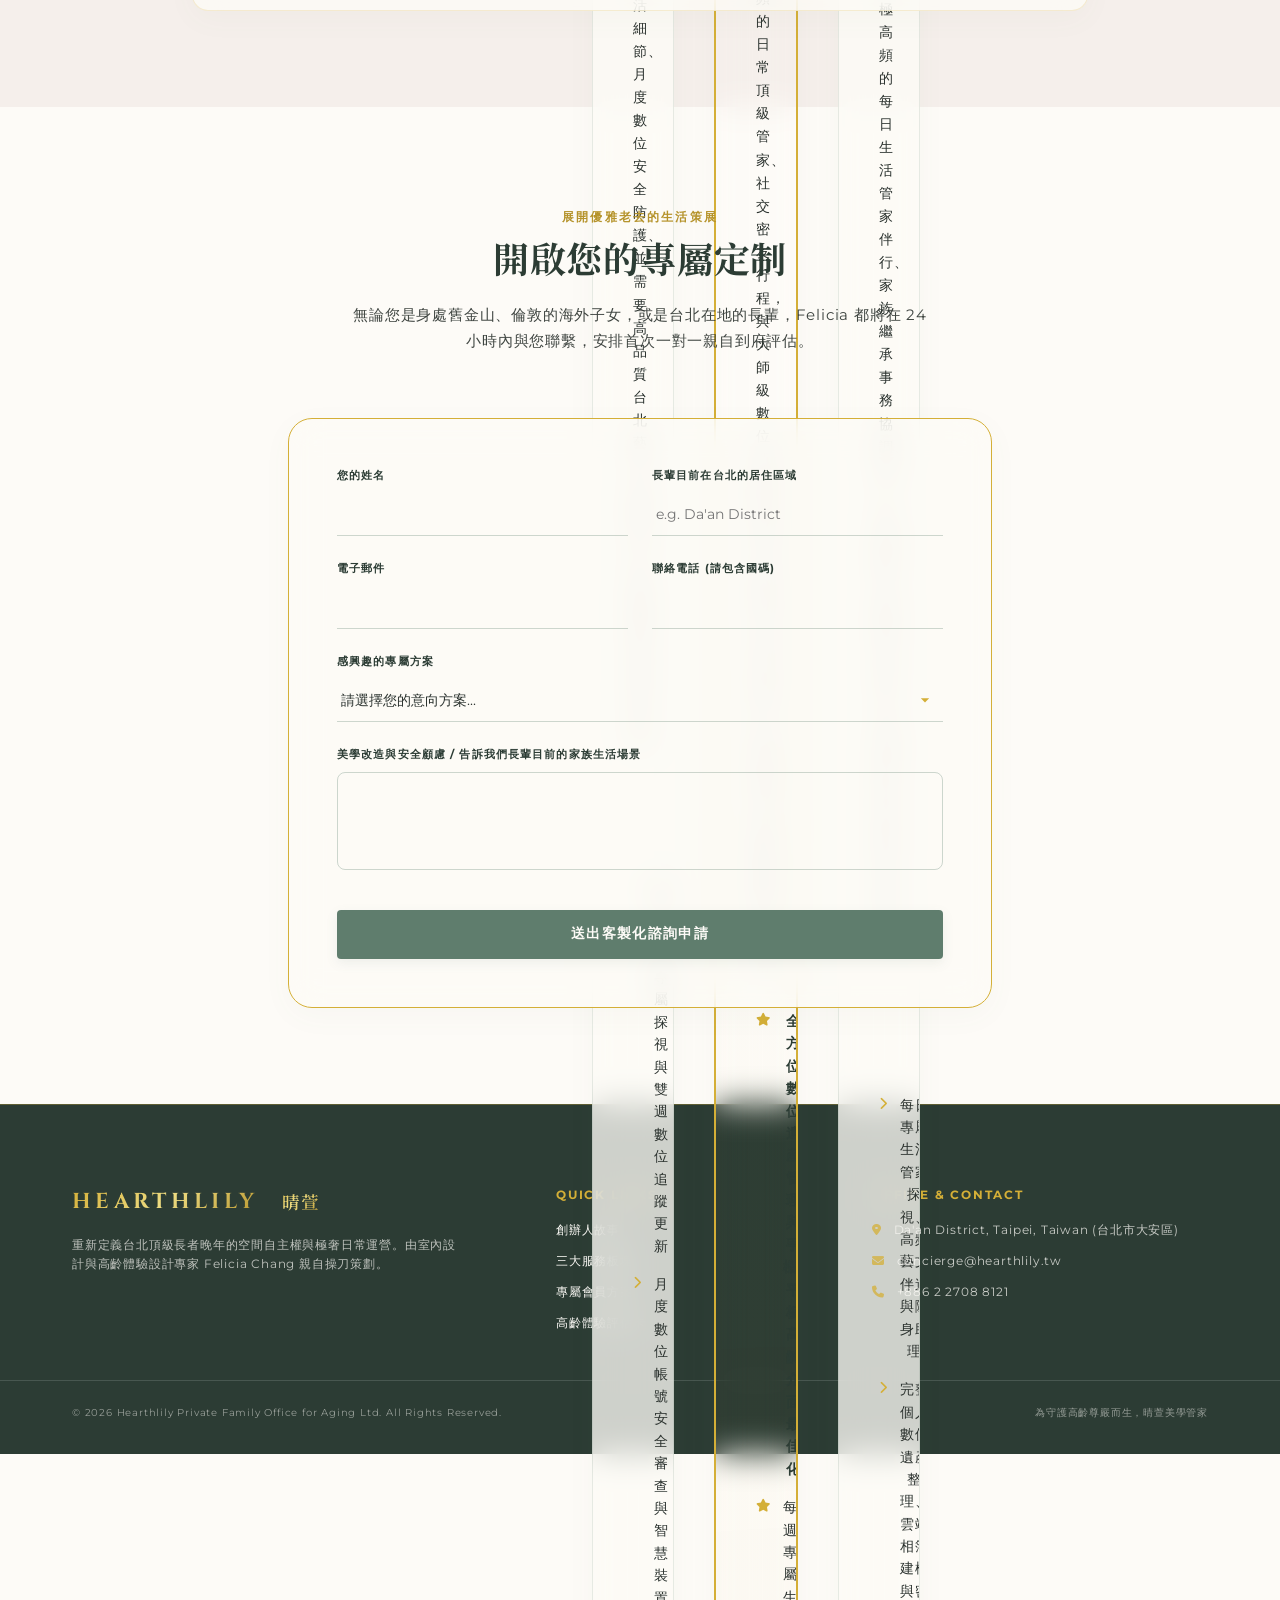
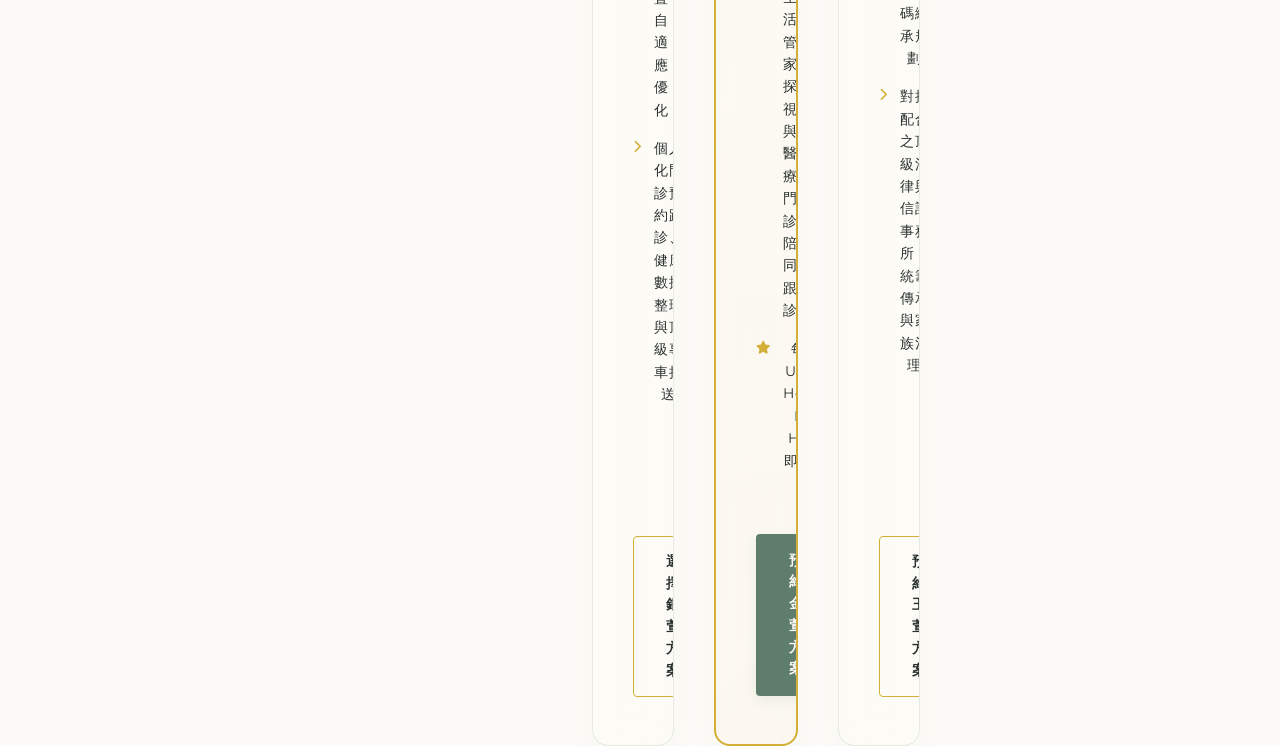
==== commit caaca3ac: "Align index.html default/fallback copywriting and form select values with V4 Private Family Office s" ====
--- a/index.html
+++ b/index.html
@@ -3,7 +3,7 @@
 <head>
     <meta charset="UTF-8">
     <meta name="viewport" content="width=device-width, initial-scale=1.0">
-    <title>Hearthlily | 晴萱 - Taipei's Premium Senior Lifestyle Concierge</title>
+    <title>Hearthlily | 晴萱 - Private Family Office for Aging</title>
     <!-- Google Fonts -->
     <link rel="preconnect" href="https://fonts.googleapis.com">
     <link rel="preconnect" href="https://fonts.gstatic.com" crossorigin>
@@ -27,7 +27,7 @@
             <nav class="desktop-nav">
                 <a href="#story" class="nav-link" data-i18n="nav.story">Felicia's Story</a>
                 <a href="#services" class="nav-link" data-i18n="nav.services">Services</a>
-                <a href="#retainers" class="nav-link" data-i18n="nav.retainers">Retainers</a>
+                <a href="#retainers" class="nav-link" data-i18n="nav.retainers">Memberships</a>
                 <a href="#report-card" class="nav-link" data-i18n="nav.report">Report Card</a>
                 <a href="#contact" class="nav-btn-inquire" data-i18n="nav.contact">Inquire</a>
             </nav>
@@ -47,7 +47,7 @@
         <div id="mobileMenu" class="mobile-nav-drawer hidden">
             <a href="#story" class="nav-link-mobile" data-i18n="nav.story">Felicia's Story</a>
             <a href="#services" class="nav-link-mobile" data-i18n="nav.services">Services</a>
-            <a href="#retainers" class="nav-link-mobile" data-i18n="nav.retainers">Retainers</a>
+            <a href="#retainers" class="nav-link-mobile" data-i18n="nav.retainers">Memberships</a>
             <a href="#report-card" class="nav-link-mobile" data-i18n="nav.report">Report Card</a>
             <a href="#contact" class="btn-primary mobile-inquire-btn" data-i18n="nav.contact">Inquire</a>
         </div>
@@ -59,13 +59,13 @@
         <div class="hero-container">
             <!-- Hero Content (Left) -->
             <div class="hero-text-content">
-                <span class="gold-badge" data-i18n="hero.subtitle">TAIPEI'S PREMIER SENIOR CONCIERGE</span>
+                <span class="gold-badge" data-i18n="hero.subtitle">TAIPEI'S PREMIER PRIVATE FAMILY OFFICE FOR AGING</span>
                 <h1 class="hero-title">
-                    <span class="hero-title-block cinzel-font" data-i18n="hero.title1">Dignified Living,</span>
-                    <span class="hero-title-block italic serif-tc gold-text" data-i18n="hero.title2">Beautifully Curated.</span>
+                    <span class="hero-title-block cinzel-font" data-i18n="hero.title1">When you can't be there,</span>
+                    <span class="hero-title-block italic serif-tc gold-text" data-i18n="hero.title2">We can.</span>
                 </h1>
                 <p class="hero-description" data-i18n="hero.desc">
-                    Artfully blending user-experience research with senior-focused spatial aesthetics to orchestrate daily luxury and total peace of mind for Taipei's elite elders.
+                    Hearthlily blends high-touch companion curation with senior UI/UX safety coaching to protect your parent's daily life and digital security in Taipei. Elite non-clinical concierge care preserving senior dignity.
                 </p>
                 <div class="hero-cta-group">
                     <a href="#contact" class="btn-primary" data-i18n="hero.cta1">Schedule Consultation</a>
@@ -81,8 +81,8 @@
                 <!-- Glass Floating Badge -->
                 <div class="glass-floating-badge animate-float">
                     <i class="fa-solid fa-hotel gold-icon"></i>
-                    <h4 class="badge-title" data-i18n="hero.badge.title">Concierge & Design</h4>
-                    <p class="badge-desc" data-i18n="hero.badge.desc">Fusing elegant spatial planning with bespoke day-to-day concierge services.</p>
+                    <h4 class="badge-title" data-i18n="hero.badge.title">Private Family Office</h4>
+                    <p class="badge-desc" data-i18n="hero.badge.desc">Fusing elegant lifestyle planning with bespoke day-to-day concierge services.</p>
                 </div>
             </div>
         </div>
@@ -383,12 +383,12 @@
                 </div>
 
                 <div class="form-group">
-                    <label class="form-label" data-i18n="form.retainerType">Interested Retainer Level</label>
+                    <label class="form-label" data-i18n="form.retainerType">Interested Membership Level</label>
                     <select name="retainerType" class="form-select">
                         <option value="none" data-i18n="form.option.placeholder">Select your preferred package...</option>
-                        <option value="silver" data-i18n="form.option.silver">Silver Lily Retainer (每月雅緻生活策展)</option>
-                        <option value="gold" data-i18n="form.option.gold">Gold Hearth Retainer (頂級金萱全面託付)</option>
-                        <option value="unregistered" data-i18n="form.option.notSure">Not sure yet (目前尚未決定，需初步評估)</option>
+                        <option value="silver" data-i18n="form.option.silver">Essential Membership (NT$30,000 / month)</option>
+                        <option value="gold" data-i18n="form.option.gold">Signature Membership (NT$55,000 / month)</option>
+                        <option value="unregistered" data-i18n="form.option.notSure">Not sure yet (Requires initial NT$30,000 Private Family Assessment)</option>
                     </select>
                 </div>
 
@@ -443,7 +443,7 @@
         <!-- Copyright Block -->
         <div class="footer-copyright-row">
             <div class="copyright-container">
-                <p>&copy; 2026 Hearthlily Senior Lifestyle Concierge Ltd. All Rights Reserved.</p>
+                 <p>&copy; 2026 Hearthlily Private Family Office for Aging Ltd. All Rights Reserved.</p>
                 <p data-i18n="footer.credits">Designed with Care for Elder Dignity</p>
             </div>
         </div>
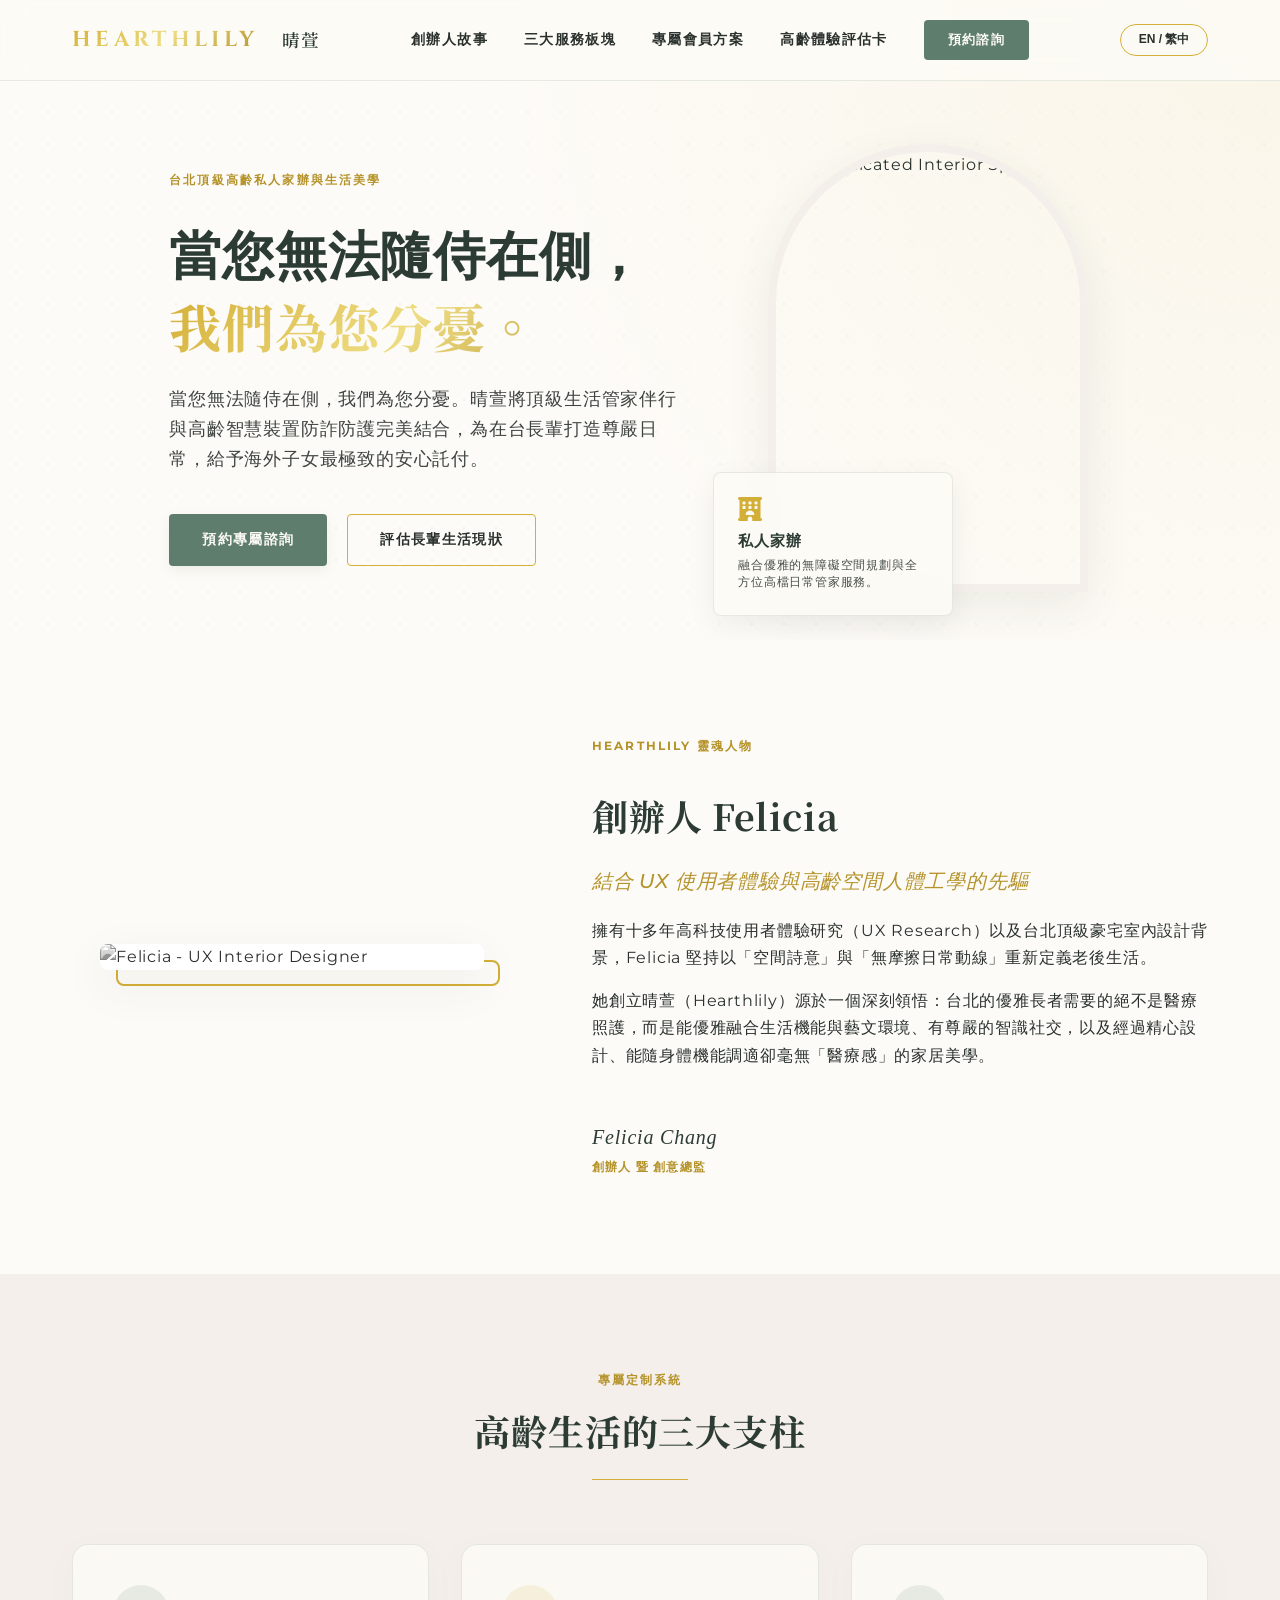
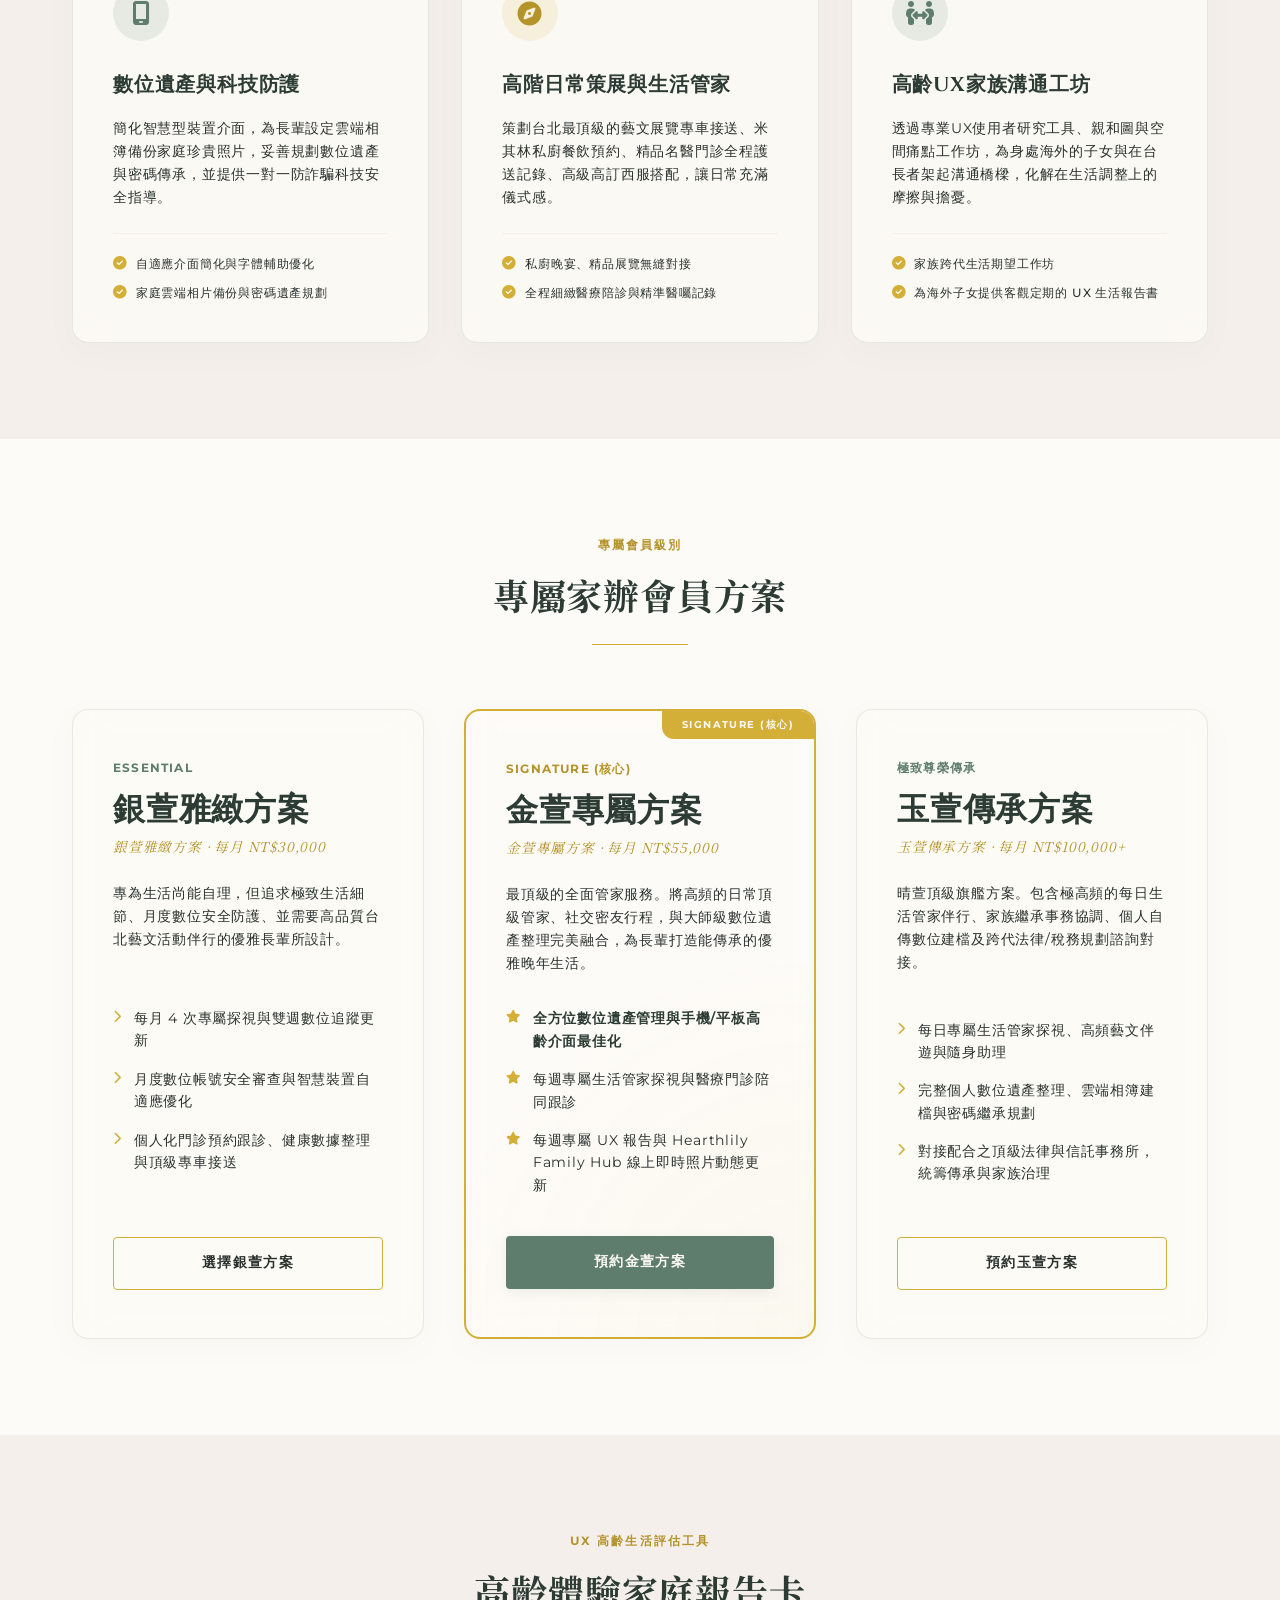
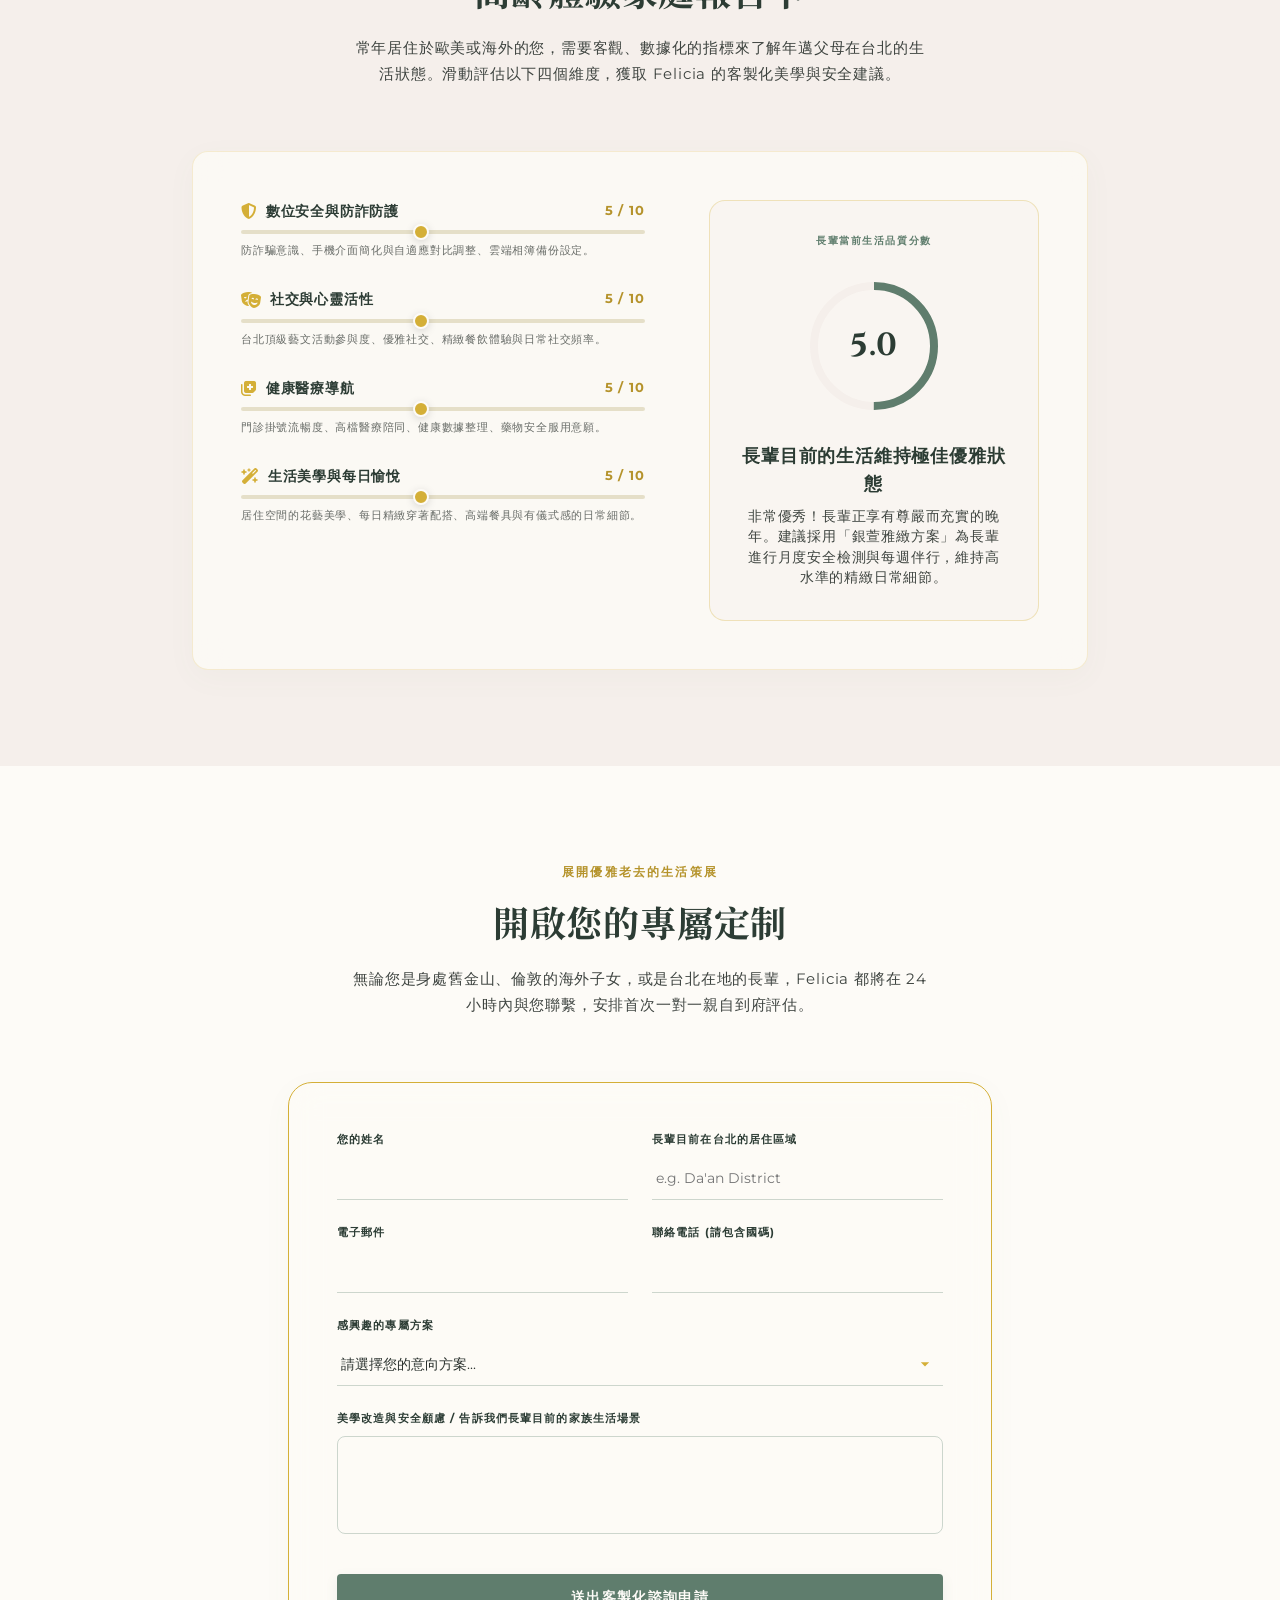
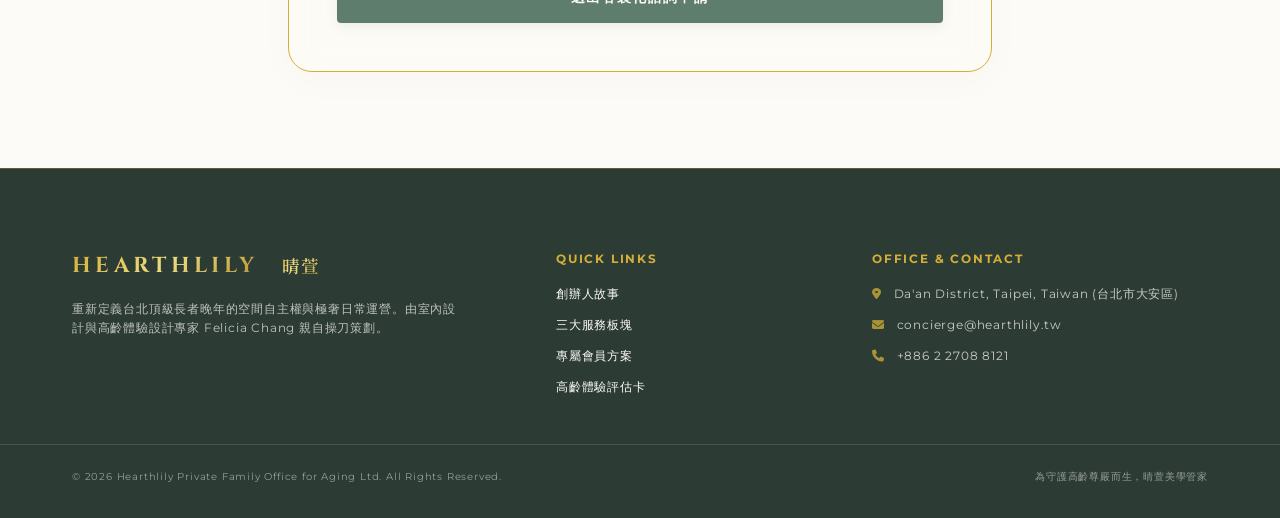
==== commit b2c62822: "Fix Claude Code audit findings: correct broken HTML at line 197, resolve Chinese translation typos, " ====
--- a/index.html
+++ b/index.html
@@ -20,7 +20,7 @@
         <div class="header-container">
             <a href="#" class="brand-logo">
                 <span class="brand-name cinzel-font">HEARTHLILY</span>
-                <span class="brand-chinese Noto Serif TC">晴萱</span>
+                <span class="brand-chinese serif-tc">晴萱</span>
             </a>
             
             <!-- Desktop Navigation Links -->
@@ -194,7 +194,10 @@
             <div class="section-center-header scroll-reveal">
                 <span class="gold-badge" data-i18n="retainer.meta">MEMBERSHIP LEVELS</span>
                 <h2 class="section-heading cinzel-font" data-i18n="retainer.title">Bespoke Retainer Models</h2>
-                <div class="header-divider"><            <!-- Three Tier Display Grid -->
+                <div class="header-divider"></div>
+            </div>
+
+            <!-- Three Tier Display Grid -->
             <div class="retainers-grid">
                 
                 <!-- Essential Membership -->
@@ -411,7 +414,7 @@
             <div class="footer-brand-block">
                 <a href="#" class="brand-logo">
                     <span class="brand-name cinzel-font gold-text">HEARTHLILY</span>
-                    <span class="brand-chinese gold-text Noto Serif TC">晴萱</span>
+                    <span class="brand-chinese gold-text serif-tc">晴萱</span>
                 </a>
                 <p class="footer-brand-desc" data-i18n="footer.desc">
                     Re-imagining spatial agency and upscale lifestyle operations for Taipei's elite elder generation. Designed and personally curated by interior designer & senior UX specialist Felicia Chang.
--- a/style.css
+++ b/style.css
@@ -8,6 +8,8 @@
   --color-gold: #D4AF37;
   --color-gold-dark: #B5932B;
   --color-gold-light: rgba(212, 175, 55, 0.12);
+  --color-orange: #E59866;
+  --color-orange-light: rgba(229, 152, 102, 0.12);
   --color-charcoal: #2A312D;
   --glass-bg: rgba(253, 251, 247, 0.78);
   --glass-border: rgba(95, 125, 109, 0.15);
@@ -51,13 +53,28 @@
   -webkit-text-fill-color: transparent;
 }
 
+.orange-text {
+  color: var(--color-orange);
+}
+
 .gold-badge {
   color: var(--color-gold-dark);
   font-size: 0.75rem;
   font-weight: 700;
   letter-spacing: 0.18em;
-  display: inline-block;
   text-transform: uppercase;
+  margin-bottom: 0.75rem;
+  display: block;
+}
+
+.orange-badge {
+  color: var(--color-orange);
+  font-size: 0.75rem;
+  font-weight: 700;
+  letter-spacing: 0.18em;
+  text-transform: uppercase;
+  margin-bottom: 0.75rem;
+  display: block;
 }
 
 /* Button Systems */
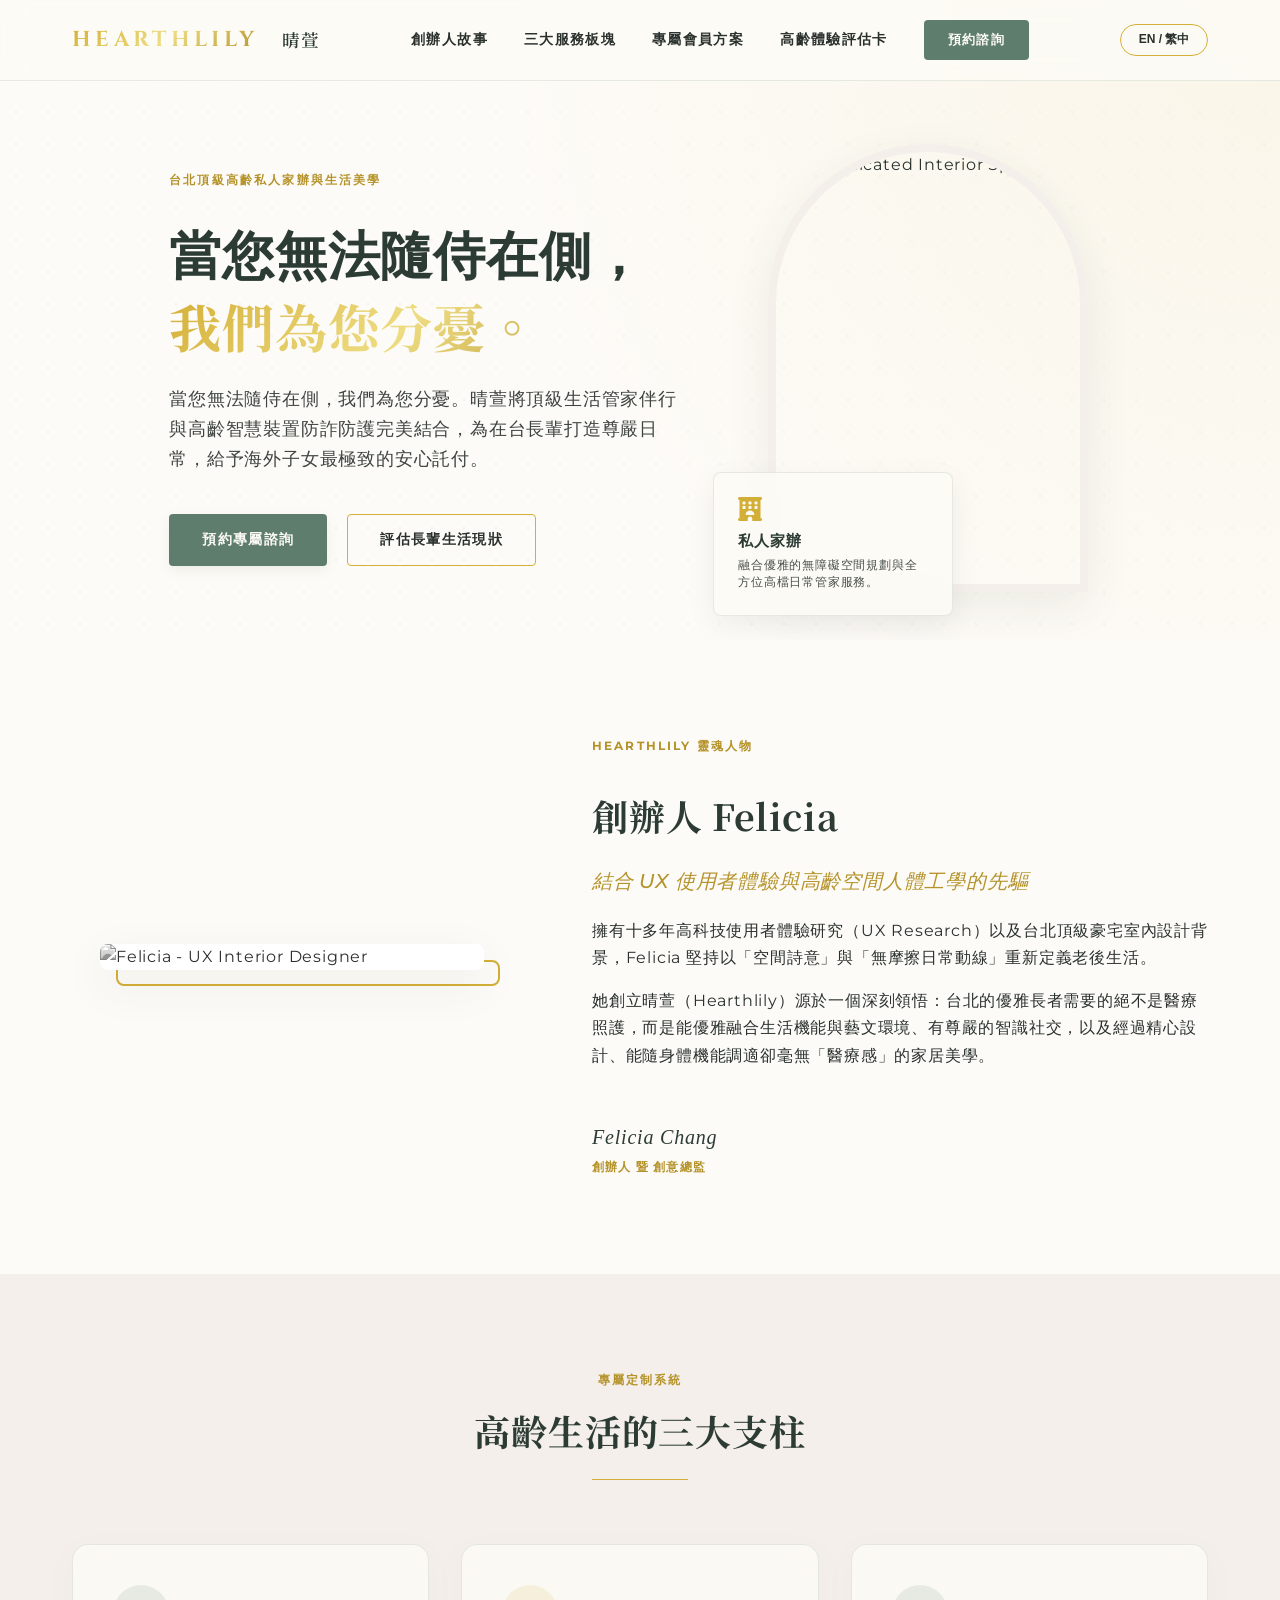
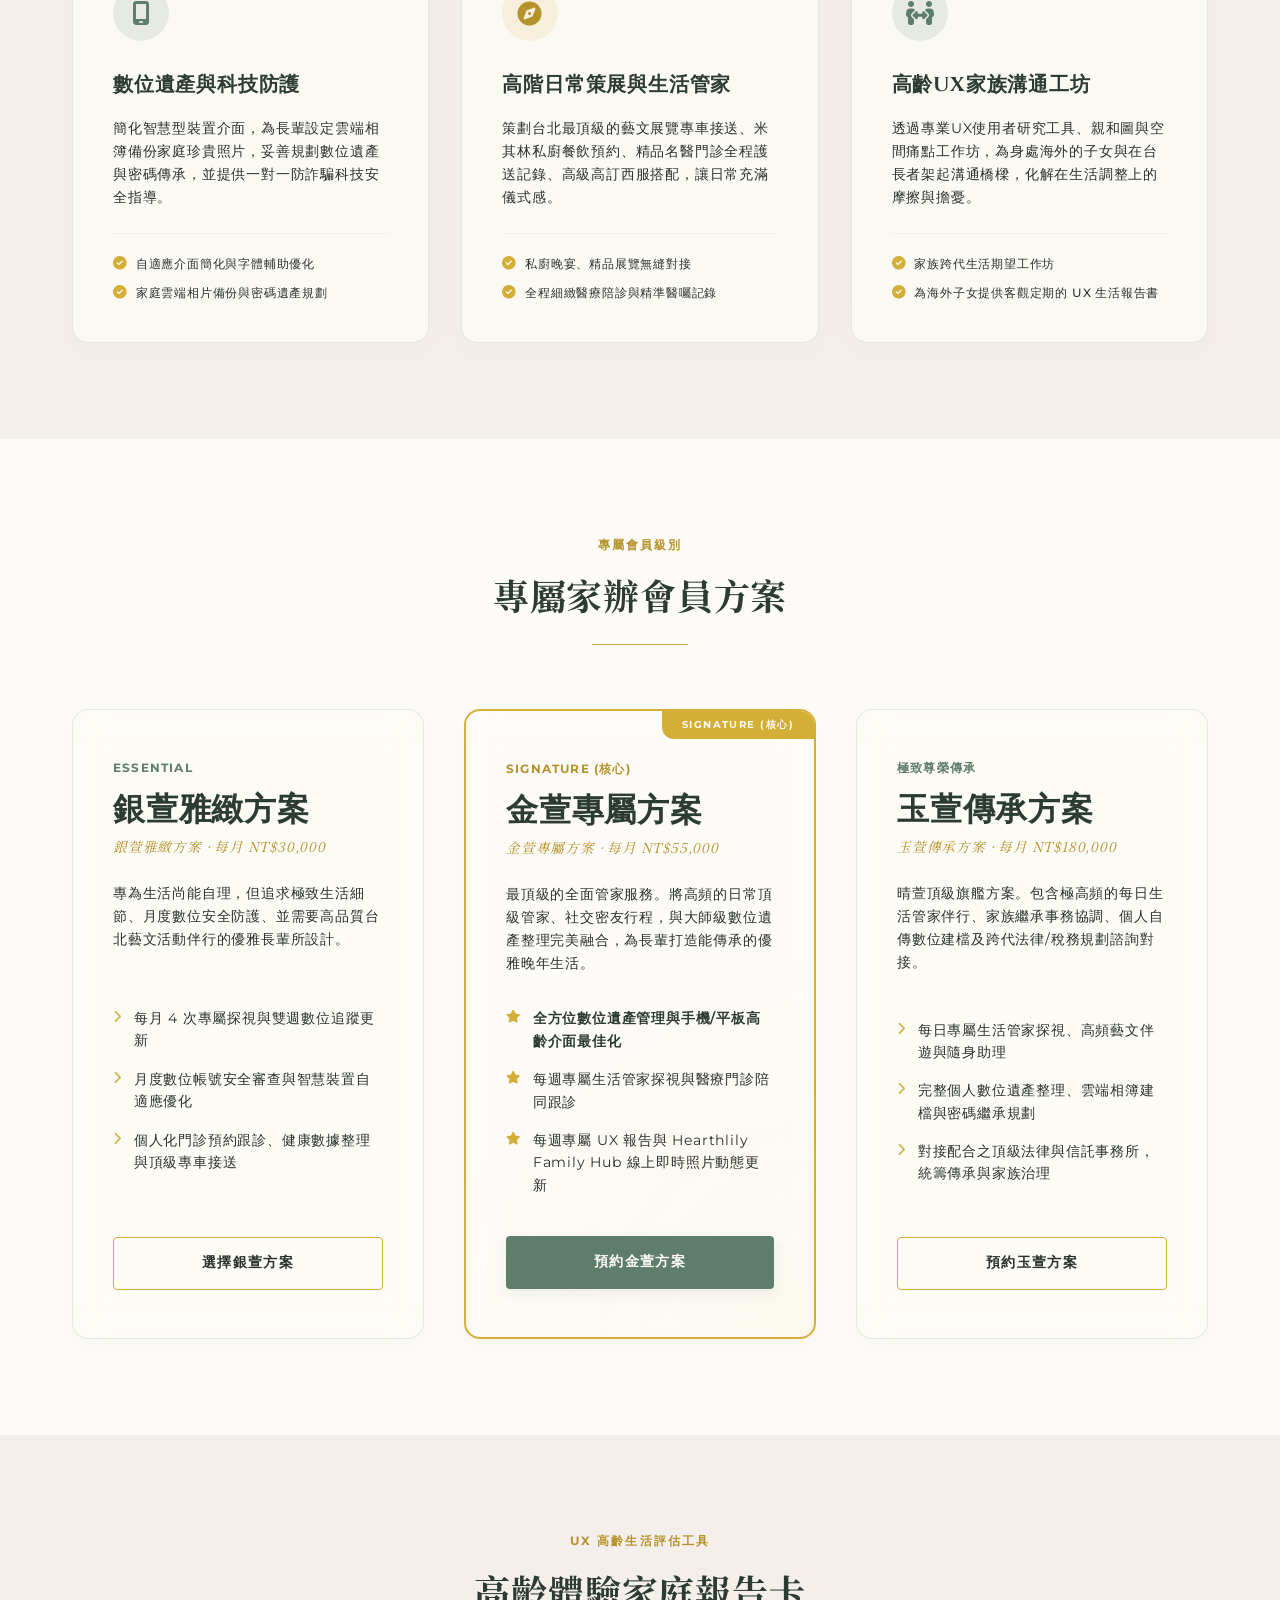
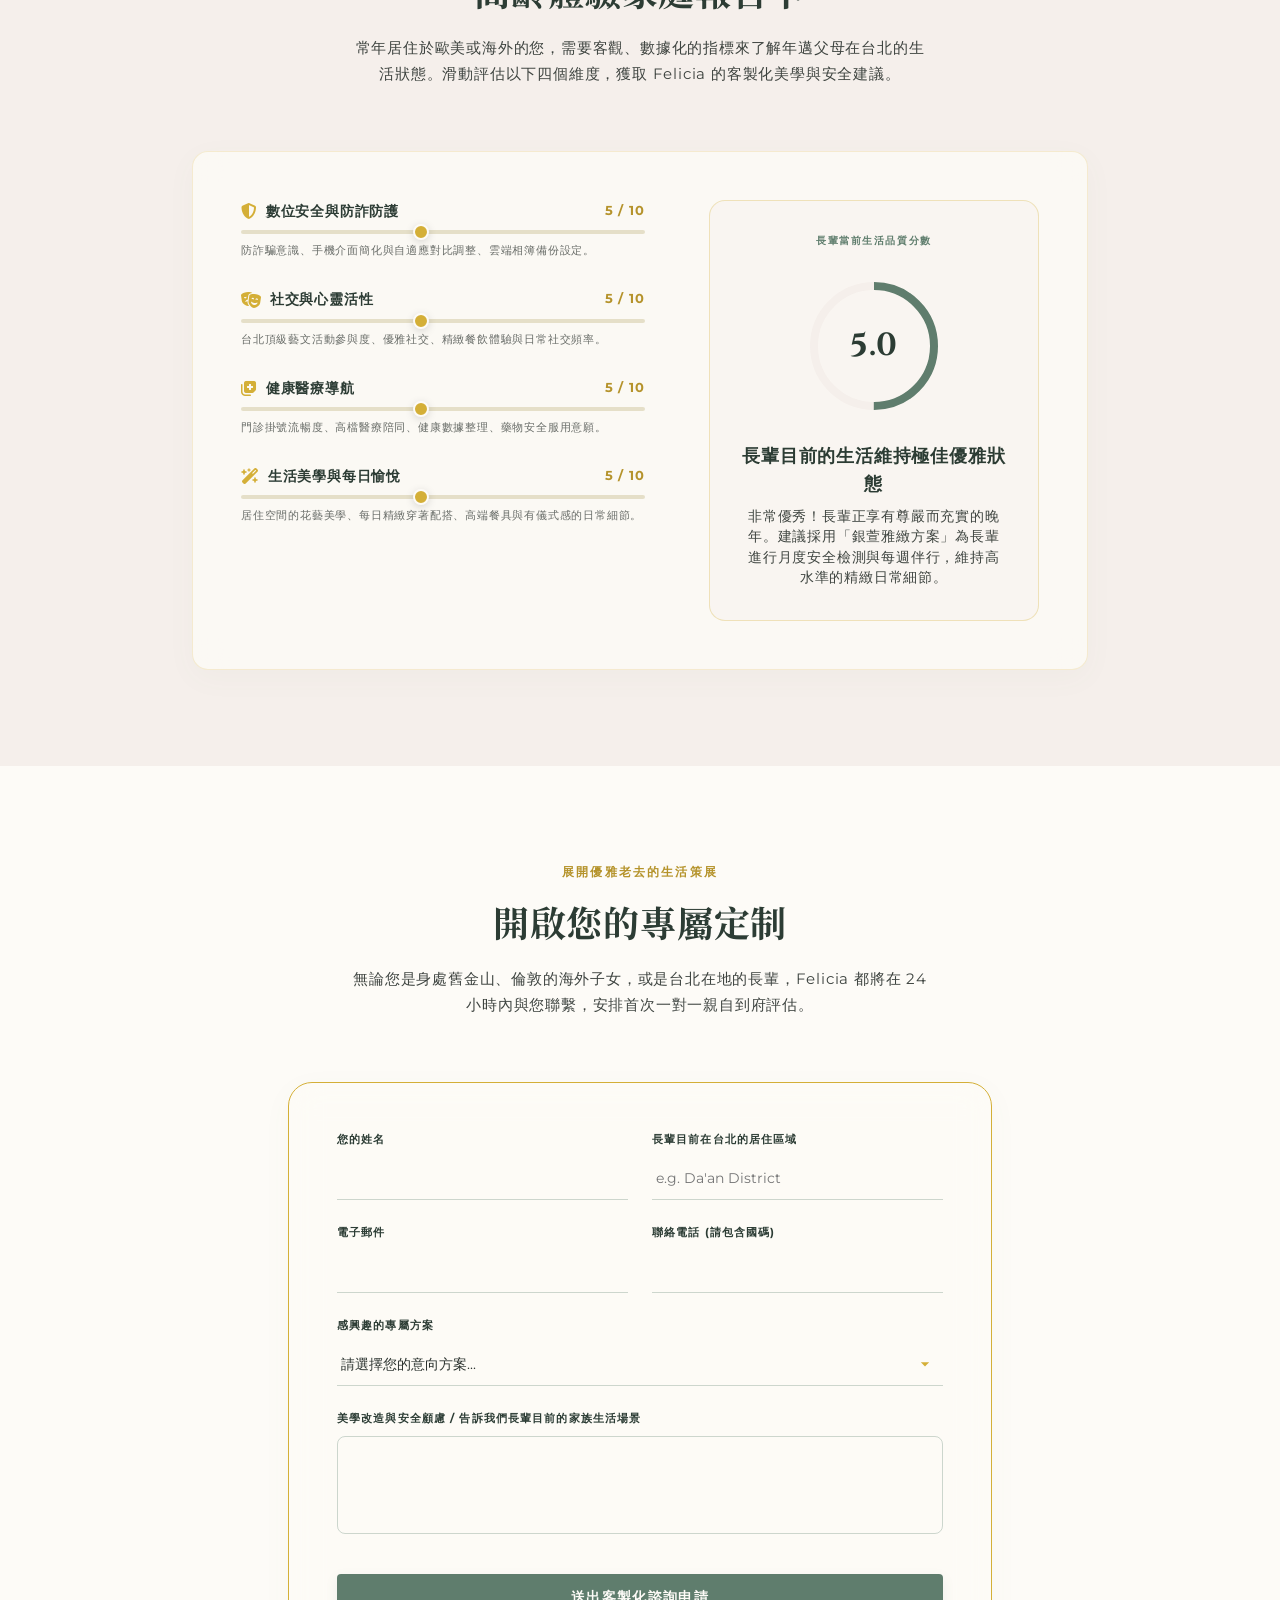
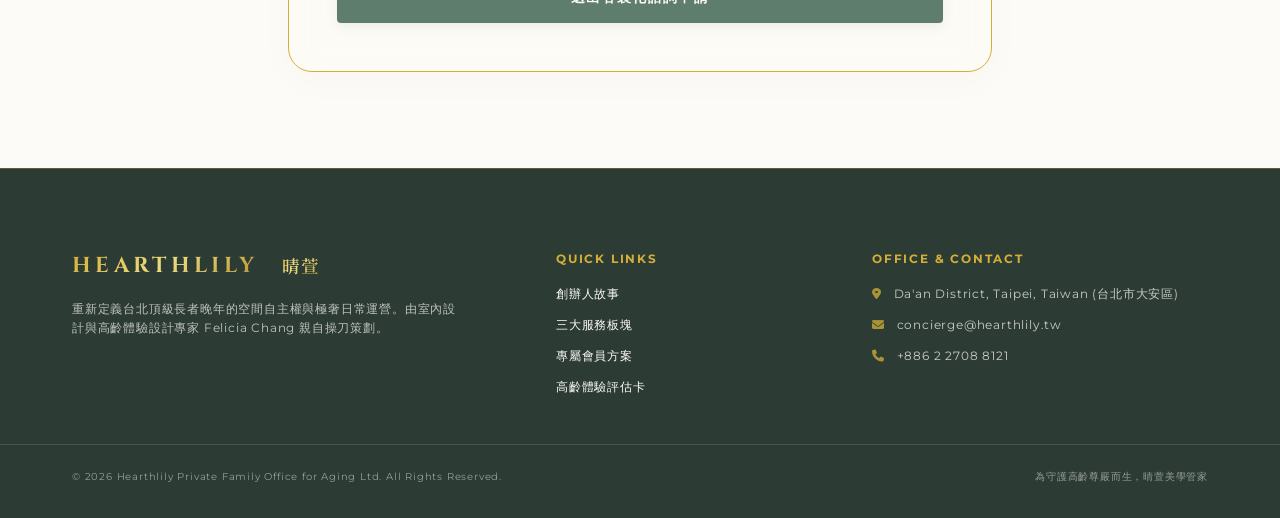
==== commit 0dac9eb6: "Integrate Hearthlily V5 Business Plan: delete obsolete plans, update deck, slides, app configs, and " ====
--- a/index.html
+++ b/index.html
@@ -238,7 +238,7 @@
                     <div class="retainer-card-header">
                         <span class="retainer-badge" data-i18n="retainer.legacy.badge">LEGACY ULTRA</span>
                         <h3 class="retainer-title cinzel-font" data-i18n="retainer.legacy.title">Jade Legacy</h3>
-                        <div class="retainer-chinese-sub" data-i18n="retainer.legacy.subtitle">Family Governance & Curation · NT$100,000+ / mo</div>
+                        <div class="retainer-chinese-sub" data-i18n="retainer.legacy.subtitle">Family Governance & Curation · NT$180,000 / mo</div>
                         <p class="retainer-desc" data-i18n="retainer.legacy.desc">Our flagship membership, offering high-frequency daily lifestyle curation, family succession liaison, and complete digital/legal heritage coordination.</p>
                     </div>
                     <ul class="retainer-bullets">
